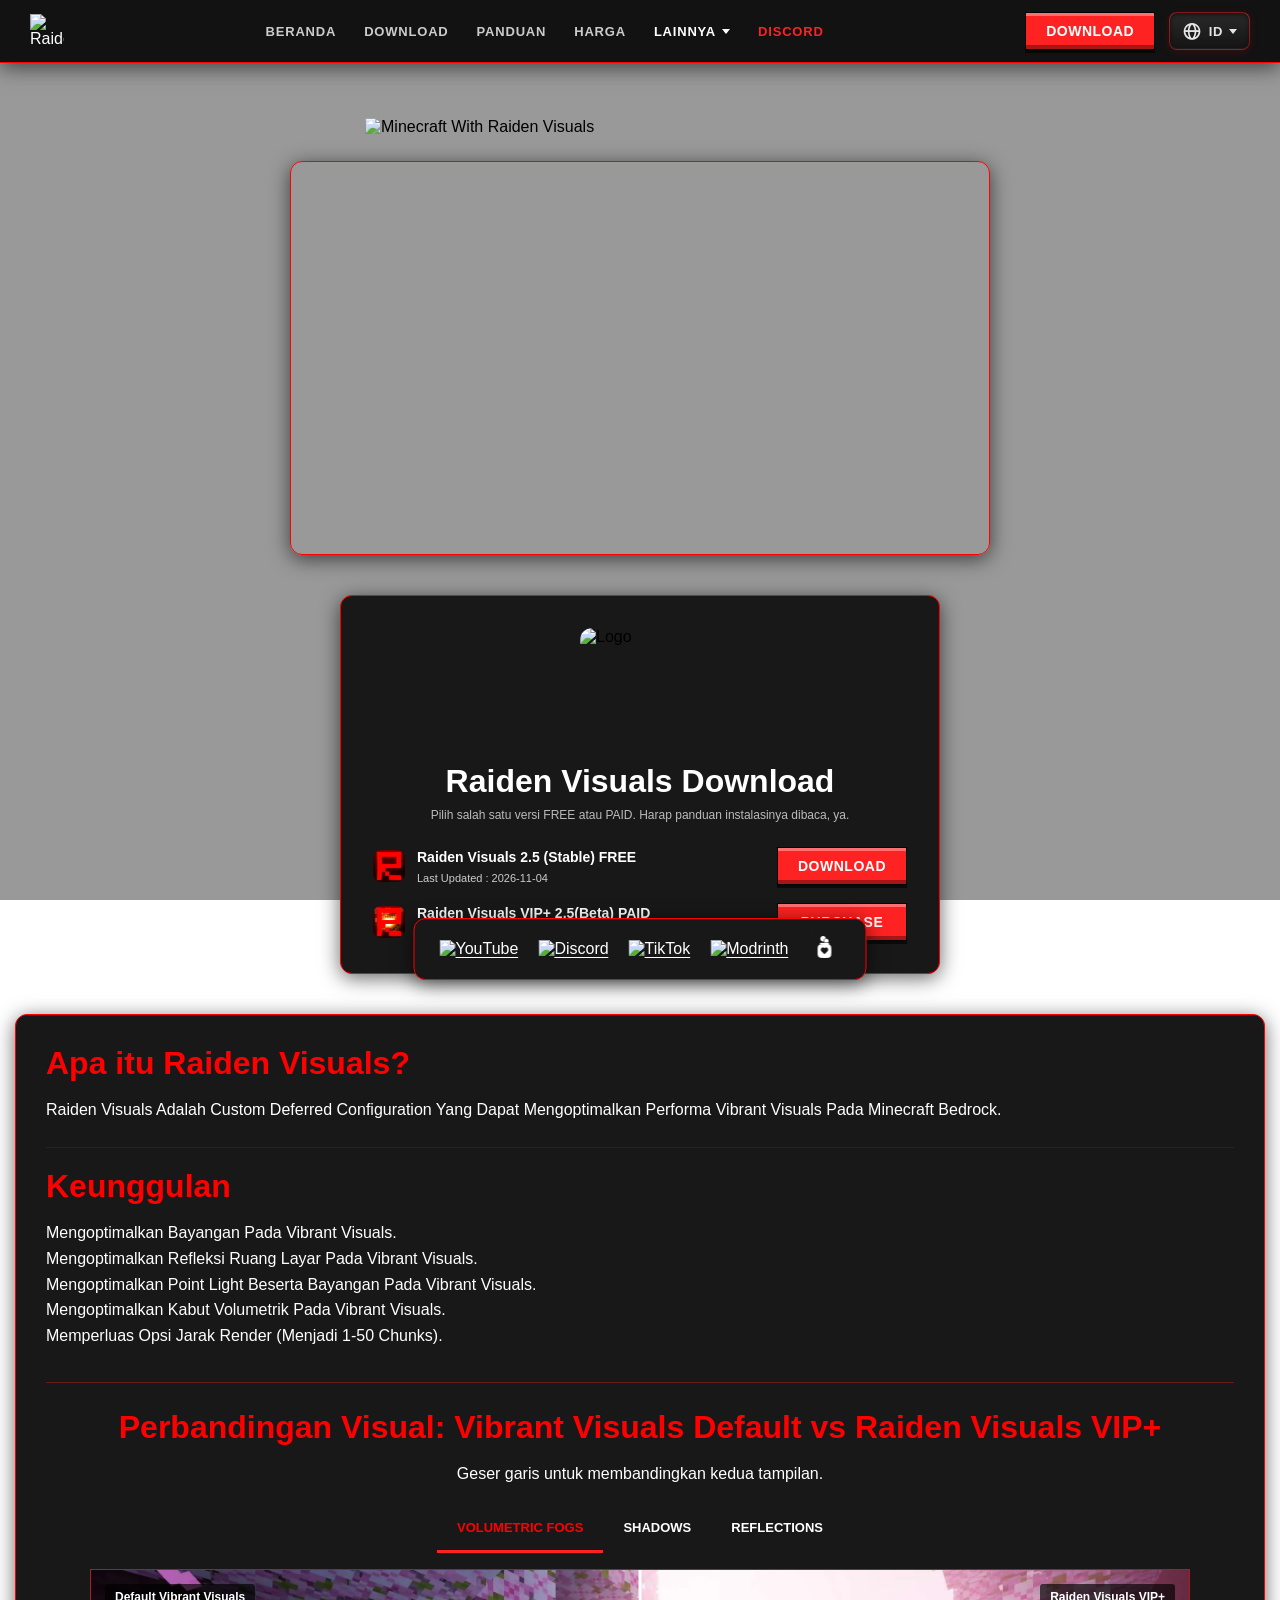
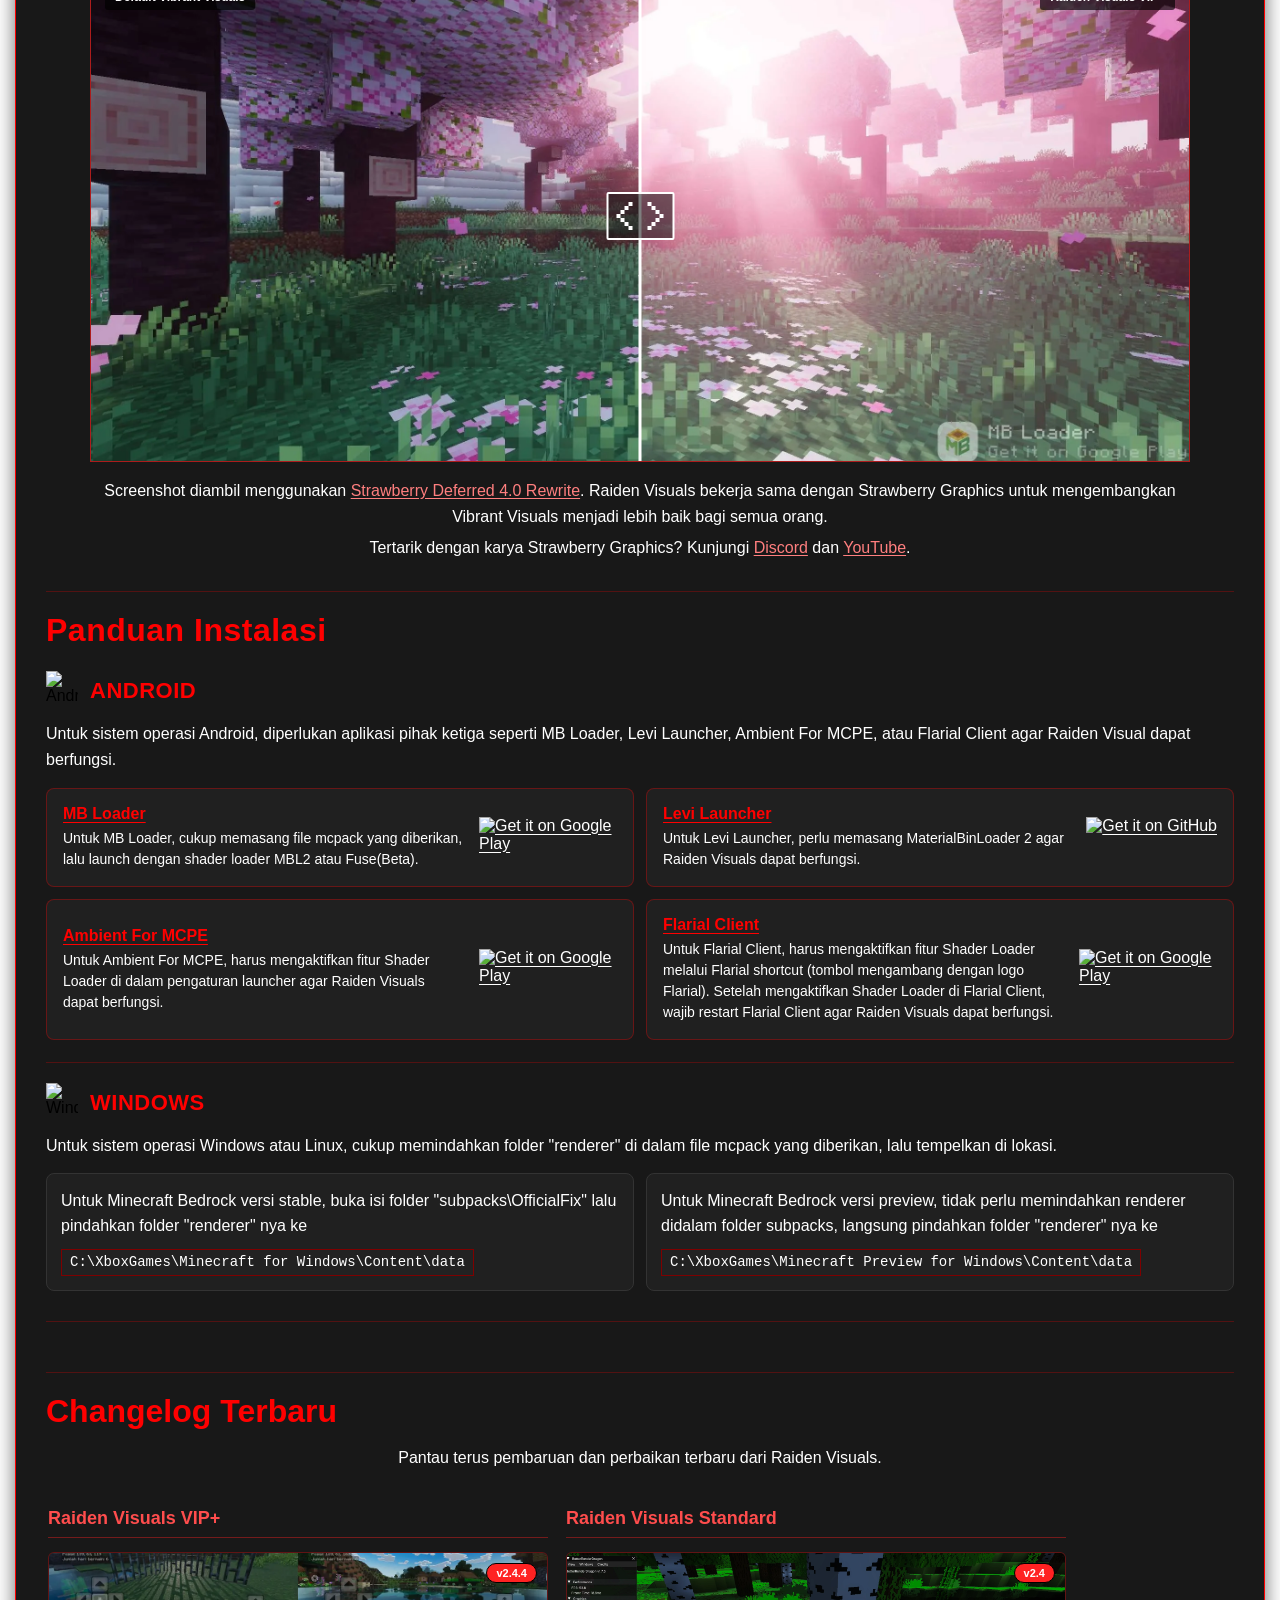
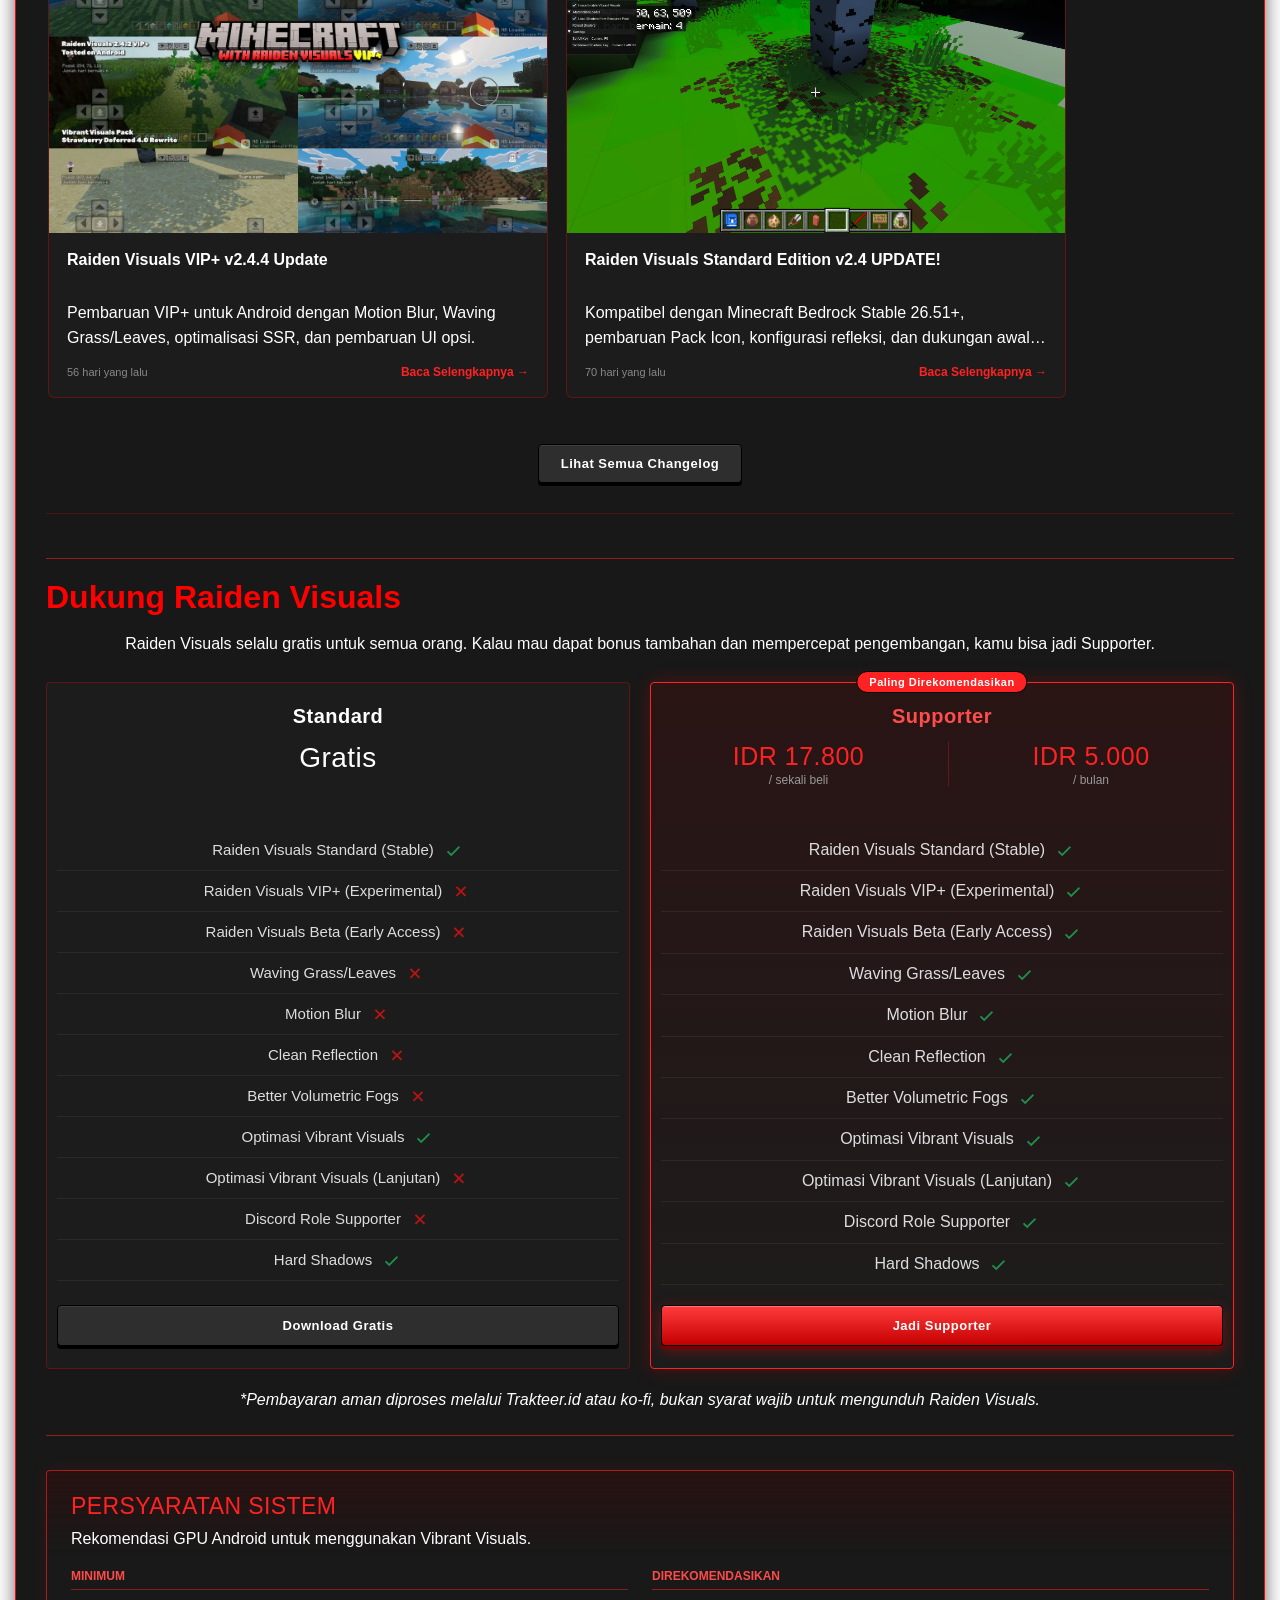
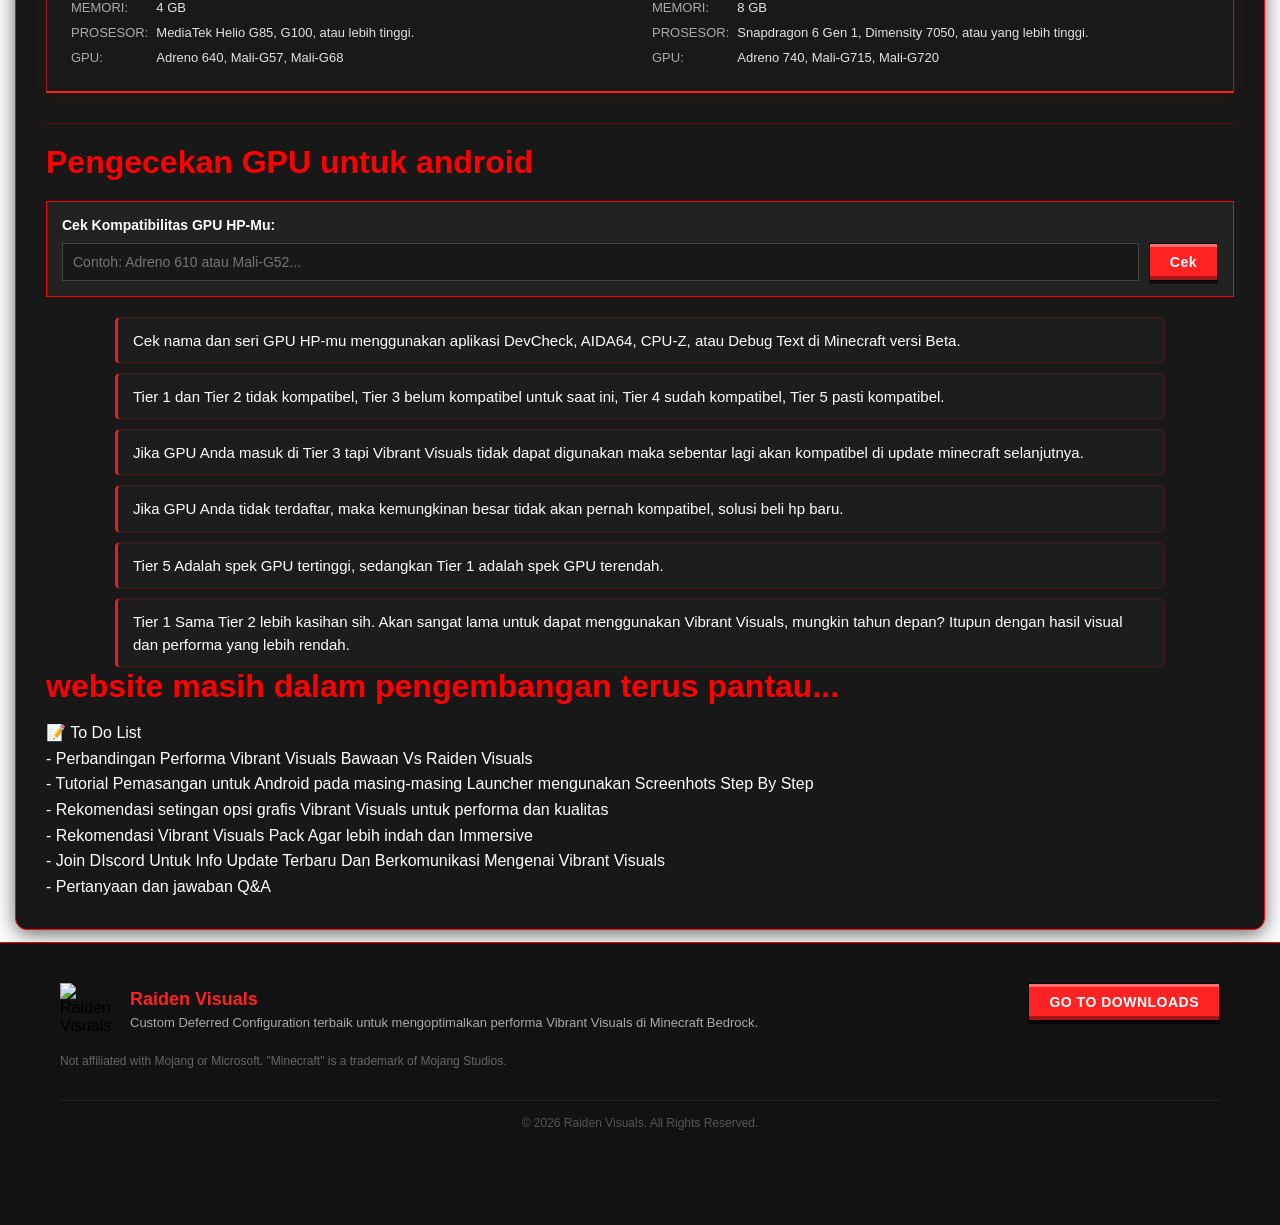
==== index.html @ 4c6414e0 "Update download listings to version 2.5 Refresh the stable and VIP+ listing names and update their l" ====
<!DOCTYPE html>
<html lang="id">
<head>
    <meta charset="UTF-8">
    <meta name="viewport" content="width=device-width, initial-scale=1.0">
    <meta name="google-site-verification" content="google2b6186536590153f" />
    <meta name="theme-color" content="#0b1020">
    <title>Raiden Visuals - Minecraft Bedrock Vibrant Visuals Optimizer</title>
    <link rel="canonical" href="https://vedaryden.github.io/RaidenVisuals/">
    <link rel="preconnect" href="https://unpkg.com" crossorigin>
    <link rel="stylesheet" href="https://unpkg.com/boxicons@2.1.4/css/boxicons.min.css">
    <link rel="stylesheet" href="style.css">
    <link rel="icon" type="image/webp" href="img/pack_icon.webp">
    <link rel="shortcut icon" type="image/webp" href="img/pack_icon.webp">
    <link rel="apple-touch-icon" href="img/apple-touch-icon.png">
    <meta name="description" content="Download Raiden Visuals gratis. Custom Deferred Configuration terbaik untuk mendongkrak FPS, mengoptimalkan performa, dan panduan lengkap Minecraft Bedrock Performance Mod.">
    <meta name="keywords" content="performance mod minecraft, minecraft optimization guide, raiden visuals download, cara meningkatkan fps minecraft, mcpe performance pack, vibrant visuals lag fix">
    <meta property="og:site_name" content="Raiden Visuals">
    <meta property="og:type" content="website">
    <meta property="og:locale" content="id_ID">
    <meta property="og:locale:alternate" content="en_US">
    <meta property="og:url" content="https://vedaryden.github.io/RaidenVisuals/">
    <meta property="og:title" content="Raiden Visuals - Vibrant Visuals Optimizer">
    <meta property="og:image" content="https://vedaryden.github.io/RaidenVisuals/img/og-image.jpg">
    <meta property="og:image:width" content="1200">
    <meta property="og:image:height" content="630">
    <meta property="og:image:alt" content="Preview Raiden Visuals untuk Minecraft Bedrock Vibrant Visuals">
    <meta property="og:description" content="Raiden Visuals adalah Custom Deferred Configuration yang dapat mengoptimalkan performa Vibrant Visuals pada Minecraft Bedrockmu dan kompatibel dengan sistem operasi Android, Windows dan iOS.">
    <meta name="twitter:card" content="summary_large_image">
    <meta name="twitter:title" content="Raiden Visuals - Vibrant Visuals Optimizer">
    <meta name="twitter:description" content="Custom Deferred Configuration untuk mengoptimalkan performa Vibrant Visuals di Minecraft Bedrock. Kompatibel Android, Windows, dan iOS.">
    <meta name="twitter:image" content="https://vedaryden.github.io/RaidenVisuals/img/og-image.jpg">
</head>
<body>
<header class="site-header">
    <div class="header-inner">
        <a href="#top" class="header-brand">
            <img src="img/R.png" alt="Raiden Visuals" class="header-logo">
        </a>
        <nav class="header-nav" id="headerNav">
            <a href="#top" class="header-link" data-i18n="nav.home">Beranda</a>
            <a href="#download-section" class="header-link" data-i18n="nav.download">Download</a>
            <a href="#panduan-instalasi" class="header-link" data-i18n="nav.guide">Panduan</a>
            <a href="#pricing" class="header-link" data-i18n="nav.pricing">Harga</a>
            <div class="header-dropdown" id="headerMoreDropdown">
                <button type="button" class="header-link header-more-btn" id="headerMoreBtn" aria-haspopup="true" aria-expanded="false" aria-controls="headerMoreMenu">
                    <span data-i18n="nav.more">Lainnya</span>
                    <span class="header-more-caret" aria-hidden="true"></span>
                </button>
                <div class="header-dropdown-menu" id="headerMoreMenu">
                    <a href="#cek-gpu" class="header-dropdown-item" data-i18n="nav.gpu">Cek GPU</a>
                    <a href="#changelog" class="header-dropdown-item" data-i18n="nav.changelog">Changelog</a>
                    <a href="#roadmap" class="header-dropdown-item" data-i18n="nav.roadmap">Roadmap</a>
                </div>
            </div>
            <a href="https://discord.gg/U2SUvJKQkk" target="_blank" class="header-link header-link-discord" rel="noopener noreferrer">Discord</a>
        </nav>
        <div class="header-actions">
            <a href="#download-section" class="scroll-to-download-btn launcher-btn header-cta" data-i18n="cta.download">DOWNLOAD</a>
            <div class="lang-dropdown" id="langDropdown">
                <button type="button" class="lang-dropdown-btn" id="langDropdownBtn" aria-haspopup="true" aria-expanded="false" aria-controls="langDropdownMenu" aria-label="Ganti bahasa / Change language">
                    <i class="bx bx-globe" aria-hidden="true"></i>
                    <span class="lang-current" id="langCurrentText">ID</span>
                    <span class="header-more-caret" aria-hidden="true"></span>
                </button>
                <div class="lang-dropdown-menu" id="langDropdownMenu" role="menu" aria-label="Pilih bahasa / Select language">
                    <button type="button" class="lang-option" role="menuitemradio" data-lang-option="id" aria-checked="true">
                        <span>Bahasa Indonesia</span>
                        <i class="bx bx-check lang-option-check" aria-hidden="true"></i>
                    </button>
                    <button type="button" class="lang-option" role="menuitemradio" data-lang-option="en" aria-checked="false">
                        <span>English</span>
                        <i class="bx bx-check lang-option-check" aria-hidden="true"></i>
                    </button>
                </div>
            </div>
            <button type="button" class="header-toggle" id="headerToggle" aria-label="Buka menu navigasi" aria-expanded="false" aria-controls="headerNav">
                <span></span><span></span><span></span>
            </button>
        </div>
    </div>
</header>
<div class="top-banner-wrapper" id="top">
    <img src="img/title.webp" alt="Minecraft With Raiden Visuals" class="minecraft-title-logo">
</div>
<div class="main-content-row">
    <div class="video-container">
        <iframe 
            src="https://youtube.com/embed/EFGAV0GaRUc"
            title="Raiden Visuals showcase video"
            allow="accelerometer; autoplay; clipboard-write; encrypted-media; gyroscope; picture-in-picture"
            allowfullscreen>
        </iframe>
    </div>
<div class="container" id="download-section">
        <div class="main-icon-wrapper">
            <img src="img/pack_icon.webp" alt="Logo" class="main-page-icon">
        </div>
        <h1 data-i18n="hero.title">Raiden Visuals Download</h1>
        <p class="subtitle" data-i18n="hero.subtitle">Pilih salah satu versi FREE atau PAID. Harap panduan instalasinya dibaca, ya.</p>
        <!-- KARTU DOWNLOAD HARUS MASUK DI SINI (SEBELUM CONTAINER DI-TUTUP) -->
        <div class="download-card">
            <div class="file-info">
                <img src="img/rv.webp" alt="Icon" class="file-icon-img">
                <div>
                    <div class="file-name">Raiden Visuals 2.5 (Stable) FREE</div>
                    <div class="file-size">Last Updated : 2026-11-04</div>
                </div>
            </div>
            <a href="https://link-target.net/459609/CVeT9e5pbOOe" target="_blank" class="download-btn" data-i18n="cta.download" rel="noopener noreferrer">DOWNLOAD</a>
        </div>
        <div class="download-card">
            <div class="file-info">
                <img src="img/rvvip+.webp" alt="Icon" class="file-icon-img">
                <div>
                    <div class="file-name">Raiden Visuals VIP+ 2.5(Beta) PAID</div>
                    <div class="file-size">Last Updated : 2026-11-04</div>
                </div>
            </div>
            <a href="https://trakteer.id/veda_raiden/shop/raiden-visuals-plus-bundle-oq8tT" target="_blank" class="download-btn purchase-btn" data-payment-selector="true" data-i18n="cta.purchase" rel="noopener noreferrer">PURCHASE</a>
        </div>
    </div> <!-- AKHIR DARI CONTAINER (Pastikan ini menutup setelah semua kartu download) -->
<div class="description-full-container">
    <h2 data-i18n="about.title">Apa itu Raiden Visuals?</h2>
    <p data-i18n="about.desc">Raiden Visuals Adalah Custom Deferred Configuration Yang Dapat Mengoptimalkan Performa Vibrant Visuals Pada Minecraft Bedrock.</p>
    <div class="os-guide-block"></div>
    <h2 data-i18n="features.title">Keunggulan</h2>
    <p data-i18n="features.item1">Mengoptimalkan Bayangan Pada Vibrant Visuals.</p>
    <p data-i18n="features.item2">Mengoptimalkan Refleksi Ruang Layar Pada Vibrant Visuals.</p>
    <p data-i18n="features.item3">Mengoptimalkan Point Light Beserta Bayangan Pada Vibrant Visuals.</p>
    <p data-i18n="features.item4">Mengoptimalkan Kabut Volumetrik Pada Vibrant Visuals.</p>
    <p data-i18n="features.item5">Memperluas Opsi Jarak Render (Menjadi 1-50 Chunks).</p>
<section class="comparison-section" id="visual-comparison">
    <h2 class="comparison-title" data-i18n="comparison.title">Perbandingan Visual: Vibrant Visuals Default vs Raiden Visuals VIP+</h2>
    <p class="comparison-caption" data-i18n="comparison.caption">Geser garis untuk membandingkan kedua tampilan.</p>
    <div class="comparison-tabs" role="tablist" aria-label="Comparison categories">
        <button type="button" class="comparison-tab is-active" role="tab" id="comparisonTabFogs" aria-selected="true" aria-controls="comparisonSlider" data-comparison-tab data-default-image="img/volumetricfogsdefaultvibrantvisuals.webp" data-raiden-image="img/volumetricfogsraidenvisuals.webp" data-i18n="comparison.fogs">Volumetric Fogs</button>
        <button type="button" class="comparison-tab" role="tab" id="comparisonTabShadows" aria-selected="false" aria-controls="comparisonSlider" data-comparison-tab data-default-image="img/shadowsdefaultvibrantvisuals.webp" data-raiden-image="img/shadowsraidenvisuals.webp" data-i18n="comparison.shadows">Shadows</button>
        <button type="button" class="comparison-tab" role="tab" id="comparisonTabReflections" aria-selected="false" aria-controls="comparisonSlider" data-comparison-tab data-default-image="img/reflectionsdefaultvibrantvisuals.webp" data-raiden-image="img/reflectionsraidenvisuals.webp" data-i18n="comparison.reflections">Reflections</button>
    </div>
    <div class="comparison-slider" id="comparisonSlider" data-comparison-slider style="--split: 50%" role="tabpanel" aria-labelledby="comparisonTabFogs" aria-label="Visual comparison slider">
        <img class="comparison-image comparison-image-default" src="img/volumetricfogsdefaultvibrantvisuals.webp" alt="Default Vibrant Visuals comparison screenshot">
        <img class="comparison-image comparison-image-raiden" src="img/volumetricfogsraidenvisuals.webp" alt="Raiden Visuals VIP+ comparison screenshot">
        <span class="comparison-label comparison-label-default" data-i18n="comparison.default">Default Vibrant Visuals</span>
        <span class="comparison-label comparison-label-raiden" data-i18n="comparison.raiden">Raiden Visuals VIP+</span>
        <div class="comparison-divider" aria-hidden="true"><span class="comparison-handle"><img src="img/left.png" alt=""><img src="img/right.png" alt=""></span></div>
        <input class="comparison-range" type="range" min="0" max="100" value="50" aria-label="Adjust image comparison">
    </div>
    <div class="comparison-credits">
        <p><span data-i18n="comparison.creditsPrefix">Screenshot diambil menggunakan </span><a href="https://youtu.be/LNBmIT3gXRc" target="_blank" rel="noopener noreferrer" data-i18n="comparison.strawberryDeferred">Strawberry Deferred 4.0 Rewrite</a><span data-i18n="comparison.creditsSuffix">. Raiden Visuals bekerja sama dengan Strawberry Graphics untuk mengembangkan Vibrant Visuals menjadi lebih baik bagi semua orang.</span></p>
        <p><span data-i18n="comparison.creditsFollow">Tertarik dengan karya Strawberry Graphics? Kunjungi</span> <a href="https://discord.com/invite/yHvF7TaW72" target="_blank" rel="noopener noreferrer" data-i18n="comparison.discord">Discord</a> <span data-i18n="comparison.and">dan</span> <a href="https://www.youtube.com/@strawberrygraphics55" target="_blank" rel="noopener noreferrer" data-i18n="comparison.youtube">YouTube</a>.</p>
    </div>
</section>
<div class="os-guide-block" id="panduan-instalasi">
    <h2 class="desc-title-bold" data-i18n="guide.title">Panduan Instalasi</h2>
    <div class="guide-platform">
    <div class="os-title-wrapper">
        <img src="img/android.png" alt="Android Logo" class="os-icon">
        <h2 class="desc-title-bold" data-i18n="guide.android">ANDROID</h2>
    </div>
    <p data-i18n="guide.androidIntro">Untuk sistem operasi Android, diperlukan aplikasi pihak ketiga seperti MB Loader, Levi Launcher, Ambient For MCPE, atau Flarial Client agar Raiden Visual dapat berfungsi.</p>
<ul class="app-launcher-list">
    <!-- 1. MB Loader (Tetap seperti biasa) -->
    <li>
        <div class="app-info-wrapper">
    <!-- Nama aplikasi sekarang menjadi link yang bisa diklik -->
    <a href="https://play.google.com/store/apps/details?id=io.github.bambosan.mbloader&pcampaignid=web_share" target="_blank" class="app-name-link" rel="noopener noreferrer">
            <span class="app-name">MB Loader</span>
        </a>
            <p class="app-subtext" data-i18n="guide.mbloader">Untuk MB Loader, cukup memasang file mcpack yang diberikan, lalu launch dengan shader loader MBL2 atau Fuse(Beta).</p>
        </div>
        <a href="https://play.google.com/store/apps/details?id=io.github.bambosan.mbloader&pcampaignid=web_share" target="_blank" class="launcher-btn" rel="noopener noreferrer">
            <img src="img/Google_Play_Store_badge_EN.svg" alt="Get it on Google Play" class="badge-img">
        </a>
    </li>
    <!-- 2. Levi Launcher (Diperbarui agar teks penjelasan menyatu) -->
    <li>
        <div class="app-info-wrapper">
            <!-- Nama aplikasi sekarang menjadi link yang bisa diklik -->
    <a href="https://github.com/LiteLDev/LeviLaunchroid/releases" target="_blank" class="app-name-link" rel="noopener noreferrer">
            <span class="app-name">Levi Launcher</span>
        </a>
            <p class="app-subtext" data-i18n="guide.levi">Untuk Levi Launcher, perlu memasang MaterialBinLoader 2 agar Raiden Visuals dapat berfungsi.</p>
        </div>
        <a href="https://github.com/LiteLDev/LeviLaunchroid/releases" target="_blank" class="launcher-btn" rel="noopener noreferrer">
            <img src="img/get-it-on-github.webp" alt="Get it on GitHub" class="badge-img github-badge">
        </a>
    </li>
    <!-- 3. Ambient For MCPE (Diperbarui agar teks penjelasan menyatu) -->
    <li>
        <div class="app-info-wrapper">
            <!-- Nama aplikasi sekarang menjadi link yang bisa diklik -->
    <a href="https://play.google.com/store/apps/details?id=io.kitsuri.mayape" target="_blank" class="app-name-link" rel="noopener noreferrer">
            <span class="app-name">Ambient For MCPE</span>
        </a>
            <p class="app-subtext" data-i18n="guide.ambient">Untuk Ambient For MCPE, harus mengaktifkan fitur Shader Loader di dalam pengaturan launcher agar Raiden Visuals dapat berfungsi.</p>
        </div>
        <a href="https://play.google.com/store/apps/details?id=io.kitsuri.mayape" target="_blank" class="launcher-btn" rel="noopener noreferrer">
            <img src="img/Google_Play_Store_badge_EN.svg" alt="Get it on Google Play" class="badge-img">
        </a>
    </li>
    <!-- 4. Flarial Client (Tetap seperti biasa) -->
    <li>
        <div class="app-info-wrapper">
            <!-- Nama aplikasi sekarang menjadi link yang bisa diklik -->
    <a href="https://play.google.com/store/apps/details?id=com.flarialmc.flarial_launcher" target="_blank" class="app-name-link" rel="noopener noreferrer">
            <span class="app-name">Flarial Client</span>
        </a>
            <p class="app-subtext" data-i18n="guide.flarial">Untuk Flarial Client, harus mengaktifkan fitur Shader Loader melalui Flarial shortcut (tombol mengambang dengan logo Flarial). Setelah mengaktifkan Shader Loader di Flarial Client, wajib restart Flarial Client agar Raiden Visuals dapat berfungsi.</p>
        </div>
        <a href="https://play.google.com/store/apps/details?id=com.flarialmc.flarial_launcher" target="_blank" class="launcher-btn" rel="noopener noreferrer">
            <img src="img/Google_Play_Store_badge_EN.svg" alt="Get it on Google Play" class="badge-img">
        </a>
    </li>
</ul>
    </div>
    <div class="os-guide-block guide-platform guide-windows">
    <div class="os-title-wrapper">
        <img src="img/windows.png" alt="Windows Logo" class="os-icon">
        <h2 class="desc-title-bold" data-i18n="guide.windows">WINDOWS</h2>
    </div>
    <p data-i18n="guide.windowsIntro">Untuk sistem operasi Windows atau Linux, cukup memindahkan folder "renderer" di dalam file mcpack yang diberikan, lalu tempelkan di lokasi.</p>
    <div class="guide-path-list">
        <p data-i18n-html="guide.stablePath">Untuk Minecraft Bedrock versi stable, buka isi folder "subpacks\OfficialFix" lalu pindahkan folder "renderer" nya ke <code class="copyable-path" onclick="copyPath(this)">C:\XboxGames\Minecraft for Windows\Content\data</code></p>
        <p data-i18n-html="guide.previewPath">Untuk Minecraft Bedrock versi preview, tidak perlu memindahkan renderer didalam folder subpacks, langsung pindahkan folder "renderer" nya ke <code class="copyable-path" onclick="copyPath(this)">C:\XboxGames\Minecraft Preview for Windows\Content\data</code></p>
    </div>
</div>
</div>
<div class="os-guide-block"></div>
<div class="os-guide-block"></div>

<h2 id="changelog" data-i18n="changelog.sectionTitle">Changelog Terbaru</h2>
<p class="subtitle" data-i18n="changelog.sectionSubtitle">Pantau terus pembaruan dan perbaikan terbaru dari Raiden Visuals.</p>
<div class="changelog-card-grid" id="changelogCardContainer" role="region" aria-label="Changelog terbaru / Latest changelog updates" tabindex="0"></div>
<div class="changelog-viewall-wrap">
    <a href="changelog.html" class="changelog-viewall-btn" data-i18n="changelog.viewAll">Lihat Semua Changelog</a>
</div>

<div class="os-guide-block"></div>

<div class="pricing-section">
<h2 id="pricing" data-i18n="pricing.title">Dukung Raiden Visuals</h2>
<p class="subtitle" data-i18n="pricing.subtitle">Raiden Visuals selalu gratis untuk semua orang. Kalau mau dapat bonus tambahan dan mempercepat pengembangan, kamu bisa jadi Supporter.</p>

<div class="pricing-grid">
    <div class="pricing-card">
        <h3 class="pricing-card-title" data-i18n="pricing.standardTitle">Standard</h3>
        <div class="pricing-price-box">
            <span class="pricing-amount" data-i18n="pricing.standardPrice">Gratis</span>
        </div>
        <ul class="pricing-features">
            <li><span data-i18n="pricing.standardFeat1">Raiden Visuals Standard (Stable)</span><i class="bx bx-check pricing-icon pricing-icon-yes" aria-hidden="true"></i></li>
            <li><span data-i18n="pricing.supporterFeat2">Raiden Visuals VIP+ (Experimental)</span><i class="bx bx-x pricing-icon pricing-icon-no" aria-hidden="true"></i></li>
            <li><span data-i18n="pricing.supporterFeat3">Raiden Visuals Beta (Early Access)</span><i class="bx bx-x pricing-icon pricing-icon-no" aria-hidden="true"></i></li>

            <li><span data-i18n="pricing.supporterFeat4">Waving Grass/Leaves</span><i class="bx bx-x pricing-icon pricing-icon-no" aria-hidden="true"></i></li>
            <li><span data-i18n="pricing.supporterFeat5">Motion Blur</span><i class="bx bx-x pricing-icon pricing-icon-no" aria-hidden="true"></i></li>
            <li><span data-i18n="pricing.supporterFeat6">Clean Reflection</span><i class="bx bx-x pricing-icon pricing-icon-no" aria-hidden="true"></i></li>
            <li><span data-i18n="pricing.supporterFeat7">Better Volumetric Fogs</span><i class="bx bx-x pricing-icon pricing-icon-no" aria-hidden="true"></i></li>
            <li><span data-i18n="pricing.supporterFeat8">Optimasi Vibrant Visuals</span><i class="bx bx-check pricing-icon pricing-icon-yes" aria-hidden="true"></i></li>
            <li><span data-i18n="pricing.supporterFeat9">Optimasi Vibrant Visuals (Lanjutan)</span><i class="bx bx-x pricing-icon pricing-icon-no" aria-hidden="true"></i></li>
            <li><span data-i18n="pricing.supporterFeat10">Discord Role Supporter</span><i class="bx bx-x pricing-icon pricing-icon-no" aria-hidden="true"></i></li>
            <li><span data-i18n="pricing.supporterFeat11">Hard Shadows</span><i class="bx bx-check pricing-icon pricing-icon-yes" aria-hidden="true"></i></li>
        </ul>
        <a href="#download-section" class="pricing-cta-btn pricing-cta-free" data-i18n="pricing.standardCta">Download Gratis</a>
    </div>

    <div class="pricing-card pricing-card-featured">
        <span class="pricing-badge" data-i18n="pricing.supporterBadge">Paling Direkomendasikan</span>
        <h3 class="pricing-card-title" data-i18n="pricing.supporterTitle">Supporter</h3>
        <div class="pricing-price-box pricing-price-options">
            <div class="pricing-price-option">
                <span class="pricing-amount" data-i18n="pricing.supporterPrice">IDR 17.800</span>
                <span class="pricing-period" data-i18n="pricing.supporterPeriod">/ sekali beli</span>
            </div>
            <div class="pricing-price-option">
                <span class="pricing-amount" data-i18n="pricing.monthlyPrice">IDR 5.000</span>
                <span class="pricing-period" data-i18n="pricing.monthlyPeriod">/ bulan</span>
            </div>
        </div>
        <ul class="pricing-features">
            <li><span data-i18n="pricing.supporterFeatpaid1">Raiden Visuals Standard (Stable)</span><i class="bx bx-check pricing-icon pricing-icon-yes" aria-hidden="true"></i></li>
            <li><span data-i18n="pricing.supporterFeatpaid2">Raiden Visuals VIP+ (Experimental)</span><i class="bx bx-check pricing-icon pricing-icon-yes" aria-hidden="true"></i></li>
            <li><span data-i18n="pricing.supporterFeatpaid3">Raiden Visuals Beta (Early Access)</span><i class="bx bx-check pricing-icon pricing-icon-yes" aria-hidden="true"></i></li>
            <li><span data-i18n="pricing.supporterFeatpaid4">Waving Grass/Leaves</span><i class="bx bx-check pricing-icon pricing-icon-yes" aria-hidden="true"></i></li>
            <li><span data-i18n="pricing.supporterFeatpaid5">Motion Blur</span><i class="bx bx-check pricing-icon pricing-icon-yes" aria-hidden="true"></i></li>
            <li><span data-i18n="pricing.supporterFeatpaid6">Clean Reflection</span><i class="bx bx-check pricing-icon pricing-icon-yes" aria-hidden="true"></i></li>
            <li><span data-i18n="pricing.supporterFeatpaid7">Better Volumetric Fogs</span><i class="bx bx-check pricing-icon pricing-icon-yes" aria-hidden="true"></i></li>
            <li><span data-i18n="pricing.supporterFeatpaid8">Optimasi Vibrant Visuals</span><i class="bx bx-check pricing-icon pricing-icon-yes" aria-hidden="true"></i></li>
            <li><span data-i18n="pricing.supporterFeatpaid9">Optimasi Vibrant Visuals (Lanjutan)</span><i class="bx bx-check pricing-icon pricing-icon-yes" aria-hidden="true"></i></li>
            <li><span data-i18n="pricing.supporterFeatpaid10">Discord Role Supporter</span><i class="bx bx-check pricing-icon pricing-icon-yes" aria-hidden="true"></i></li>
            <li><span data-i18n="pricing.supporterFeatpaid11">Hard Shadows</span><i class="bx bx-check pricing-icon pricing-icon-yes" aria-hidden="true"></i></li>
        </ul>
        <a href="https://trakteer.id/veda_raiden/shop/raiden-visuals-plus-bundle-oq8tT" target="_blank" class="pricing-cta-btn pricing-cta-supporter" data-payment-selector="true" data-i18n="pricing.supporterCta" rel="noopener noreferrer">Jadi Supporter</a>
    </div>
</div>
<p class="pricing-note" data-i18n="pricing.note">*Pembayaran aman diproses melalui Trakteer.id, bukan syarat wajib untuk mengunduh Raiden Visuals.</p>
</div>

<section class="gpu-requirements" aria-labelledby="gpu-requirements-title">
    <h2 id="gpu-requirements-title" data-i18n="gpu.requirementsTitle">Persyaratan Sistem</h2>
    <p class="gpu-requirements-intro" data-i18n="gpu.requirementsIntro">Rekomendasi GPU Android untuk menggunakan Vibrant Visuals.</p>
    <div class="gpu-requirements-grid">
        <div class="gpu-requirements-column">
            <h3 data-i18n="gpu.minimum">Minimum</h3>
            <dl>
                <dt data-i18n="gpu.memory">RAM:</dt>
                <dd data-i18n="gpu.minimumMemory">4 GB</dd>
                <dt data-i18n="gpu.processor">CPU:</dt>
                <dd data-i18n="gpu.minimumProcessor">MediaTek Helio G85, G100, atau lebih tinggi.</dd>
                <dt data-i18n="gpu.gpu">GPU:</dt>
                <dd data-i18n="gpu.minimumGpu">Adreno 640, Mali-G57, Mali-G68</dd>
            </dl>
        </div>
        <div class="gpu-requirements-column gpu-requirements-recommended">
            <h3 data-i18n="gpu.recommended">Direkomendasikan</h3>
            <dl>
                <dt data-i18n="gpu.memory">RAM:</dt>
                <dd data-i18n="gpu.recommendedMemory">8 GB</dd>
                <dt data-i18n="gpu.processor">CPU:</dt>
                <dd data-i18n="gpu.recommendedProcessor">Snapdragon 6 Gen 1, Dimensity 7050, atau yang lebih tinggi.</dd>
                <dt data-i18n="gpu.gpu">GPU:</dt>
                <dd data-i18n="gpu.recommendedGpu">Adreno 740, Mali-G715, Mali-G720</dd>
            </dl>
        </div>
    </div>
</section>

<div class="os-guide-block"></div>
<h2 id="cek-gpu" data-i18n="gpu.title">Pengecekan GPU untuk android</h2>
<div class="gpu-checker-box">
    <h4 class="gpu-box-title" data-i18n="gpu.boxTitle">Cek Kompatibilitas GPU HP-Mu:</h4>
    <div class="gpu-input-row">
        <input type="text" id="gpuInput" placeholder="Contoh: Adreno 610 atau Mali-G52..." data-i18n-placeholder="gpu.placeholder">
        <button id="gpuCheckBtn" data-i18n="gpu.checkBtn">Cek</button>
    </div>
    <div id="gpuResult" class="gpu-result-msg"></div>
</div>
<div class="gpu-guide-notes" aria-label="GPU compatibility information">
    <p data-i18n="gpu.howToCheck">Cek nama dan seri GPU HP-mu menggunakan aplikasi DevCheck, AIDA64, CPU-Z, atau Debug Text di Minecraft versi Beta.</p>
    <p data-i18n="gpu.tierInfo1">Tier 1 dan Tier 2 tidak kompatibel, Tier 3 belum kompatibel untuk saat ini, Tier 4 sudah kompatibel, Tier 5 pasti kompatibel.</p>
    <p data-i18n="gpu.tierInfo2">Jika GPU Anda masuk di Tier 3 tapi Vibrant Visuals tidak dapat digunakan maka sebentar lagi akan kompatibel di update minecraft selanjutnya.</p>
    <p data-i18n="gpu.tierInfo3">Jika GPU Anda tidak terdaftar, maka kemungkinan besar tidak akan pernah kompatibel, solusi beli hp baru.</p>
    <p data-i18n="gpu.tierInfo4">Tier 5 Adalah spek GPU tertinggi, sedangkan Tier 1 adalah spek GPU terendah.</p>
    <p data-i18n="gpu.tierInfo5">Tier 1 Sama Tier 2 lebih kasihan sih. Akan sangat lama untuk dapat menggunakan Vibrant Visuals, mungkin tahun depan? Itupun dengan hasil visual dan performa yang lebih rendah.</p>
</div>

</section>
<h2 id="roadmap" data-i18n="roadmap.title">website masih dalam pengembangan terus pantau...</h2>
<p data-i18n="roadmap.listTitle">📝 To Do List</p>
<p data-i18n="roadmap.item1">- Perbandingan Performa Vibrant Visuals Bawaan Vs Raiden Visuals</p>
<p data-i18n="roadmap.item3">- Tutorial Pemasangan untuk Android pada masing-masing Launcher mengunakan Screenhots Step By Step</p>
<p data-i18n="roadmap.item5">- Rekomendasi setingan opsi grafis Vibrant Visuals untuk performa dan kualitas</p>
<p data-i18n="roadmap.item6">- Rekomendasi Vibrant Visuals Pack Agar lebih indah dan Immersive</p>
<p data-i18n="roadmap.item7">- Join DIscord Untuk Info Update Terbaru Dan Berkomunikasi Mengenai Vibrant Visuals</p>
<p data-i18n="roadmap.item9">- Pertanyaan dan jawaban Q&A</p>
</section>
</div> <!-- AKHIR DARI MAIN CONTENT ROW -->
<div class="social-media-container">
    <a href="https://www.youtube.com/@vedaraiden" target="_blank" class="social-link" rel="noopener noreferrer">
        <img src="img/yt.png" alt="YouTube">
    </a>
    <a href="https://discord.gg/U2SUvJKQkk" target="_blank" class="social-link" rel="noopener noreferrer">
        <img src="img/dc.png" alt="Discord">
    </a>
    <a href="https://www.tiktok.com/@veda_raiden" target="_blank" class="social-link" rel="noopener noreferrer">
        <img src="img/tt.png" alt="TikTok">
    </a>
    <a href="https://modbay.org/user/vedaraidenz/" target="_blank" class="social-link" rel="noopener noreferrer">
        <img src="img/mb.png" alt="Modrinth">
    </a>
    <a href="https://trakteer.id/veda_raiden" target="_blank" class="social-link" rel="noopener noreferrer">
        <img src="img/ti.png" alt="Trakteer">
    </a>
</div>
<audio id="soundClick" src="audio/Click_stereo.ogg.mp3" preload="none"></audio>
<audio id="soundSalah" src="audio/error.ogg" preload="none"></audio>
<audio id="soundGagal" src="audio/gagal.ogg" preload="none"></audio>
<audio id="soundSukses" src="audio/Challenge_complete.ogg" preload="none"></audio>
<audio id="soundWarn" src="audio/Villager_idle1.ogg" preload="none"></audio>
<audio id="soundRelease" src="audio/Release.ogg.mp3" preload="none"></audio>
    <!-- Batas akhir dari semua kotak to-do list atau konten atas Anda -->
    </div> 
<!-- KOTAK FOOTER WAJIB BERDIRI SENDIRI BEBAS DI LUAR SEMUA DIV ATAS -->
<footer class="site-footer">
    <div class="footer-container">
        <!-- SISI KIRI: Branding & Informasi Logo -->
        <div class="footer-left">
            <div class="footer-brand">
                <img src="img/R.png" alt="Raiden Visuals Logo" class="footer-logo">
                <div class="footer-brand-text">
                    <h3>Raiden Visuals</h3>
                    <p class="footer-desc" data-i18n="footer.desc">Custom Deferred Configuration terbaik untuk mengoptimalkan performa Vibrant Visuals di Minecraft Bedrock.</p>
                </div>
            </div>
            <div class="footer-disclaimer">
                <p>Not affiliated with Mojang or Microsoft. "Minecraft" is a trademark of Mojang Studios.</p>
            </div>
        </div>
        <!-- SISI KANAN: Tombol Pintasan Kembali ke Atas / Tempat Download -->
        <div class="footer-right">
            <a href="#download-section" class="scroll-to-download-btn launcher-btn" data-i18n="footer.cta">GO TO DOWNLOADS</a>
        </div>
    </div>
    <div class="footer-bottom-copyright">
        <p>&copy; 2026 Raiden Visuals. All Rights Reserved.</p>
    </div>
</footer>
<div class="download-overlay payment-overlay" id="paymentOverlay" aria-hidden="true">
    <div class="download-modal payment-modal" role="dialog" aria-modal="true" aria-labelledby="paymentModalTitle">
        <button type="button" class="download-modal-close" id="paymentModalClose" aria-label="Tutup">&times;</button>
        <img src="img/crab.gif" alt="" class="download-modal-icon">
        <h3 class="download-modal-title" id="paymentModalTitle" data-i18n="payment.title" data-i18n-fallback="Terima kasih banyak!">Terima kasih banyak!</h3>
        <p class="download-modal-text" data-i18n-html="payment.description" data-i18n-html-fallback="Terima kasih banyak sudah mendukung pengembangan Raiden Visuals dengan membeli &lt;strong&gt;Raiden Visuals VIP+&lt;/strong&gt;! Kamu akan diarahkan ke halaman Trakteer untuk menyelesaikan pembelian. Sampai jumpa di dalam game!">Terima kasih banyak sudah mendukung pengembangan Raiden Visuals dengan membeli <strong>Raiden Visuals VIP+</strong>! Kamu akan diarahkan ke halaman Trakteer untuk menyelesaikan pembelian. Sampai jumpa di dalam game!</p>
        <div class="payment-modal-options">
            <div class="payment-option-card" data-payment-platform="trakteer">
                <img class="payment-brand payment-brand-trakteer" src="img/trakteerid.webp" alt="">
                <span class="payment-platform-name">Trakteer id</span>
                <a class="payment-continue-btn" href="https://trakteer.id/veda_raiden/shop/raiden-visuals-plus-bundle-oq8tT" target="_blank" rel="noopener noreferrer" data-i18n="payment.continue" data-i18n-fallback="Lanjutkan">Lanjutkan</a>
            </div>
            <div class="payment-option-card" data-payment-platform="kofi">
                <img class="payment-brand payment-brand-kofi" src="img/logomarkLogo.webp" alt="">
                <span class="payment-platform-name">Ko-fi</span>
                <a class="payment-continue-btn" href="https://ko-fi.com/s/c3af744444" target="_blank" rel="noopener noreferrer" data-i18n="payment.continue" data-i18n-fallback="Lanjutkan">Lanjutkan</a>
            </div>
        </div>
    </div>
</div>
<script src="script.js"></script>
<script src="changelog.js"></script>
</body>
</html>
---- style.css ----
* {
    margin: 0;
    padding: 0;
    box-sizing: border-box;
    font-family: 'Segoe UI', Tahoma, Geneva, Verdana, sans-serif;
    src: url('NotoSans.ttf') format('truetype');
}
/* 1. Daftarkan Font Tebal (OTF) */
@font-face {
    font-family: 'MinecraftTen';
    src: url('MinecraftTen.otf') format('opentype');
    font-weight: 700;
    font-style: normal;
}
/* 2. Daftarkan Font Tipis (TTF) */
@font-face {
    font-family: 'MinecraftSeven';
    src: url('MinecraftSevenv4.ttf') format('truetype');
    font-weight: 300;
    font-style: normal;
}
/* 3. Daftarkan Font Body Text yang Baru (Noto Sans) */
@font-face {
    font-family: 'NotoSans';
    src: url('NotoSans-Regular.ttf') format('woff2');
  font-weight: normal;
  font-style: normal;
  font-display: swap;
}
.noto-sans {
  font-family: 'Noto Sans', -apple-system, BlinkMacSystemFont, sans-serif;
}
@font-face {
  font-family: 'Gellix';
  src: url('Gellix-TRIAL-Regular.otf') format('woff2');
  font-weight: normal;
  font-style: normal;
  font-display: swap;
}
.gellix {
  font-family: 'Gellix', -apple-system, BlinkMacSystemFont, sans-serif;
}
a {
  font-family: inherit; 
  color: white;
  text-decoration: underline;
  text-decoration-color: white;
  text-underline-offset: 3px;
}
/* Tambahkan kode ini di bagian paling atas file style.css Anda */
html {
    scroll-behavior: smooth; /* KODE UTAMA: Membuat semua efek lompatan link menjadi animasi gulir halus */
}
    /* KODE BARU: Merapikan baris launcher Android saat dibuka di layar HP */
    .app-launcher-list li {
        flex-direction: column !important; /* Memaksa nama teks dan tombol menumpuk ke bawah */
        align-items: flex-start !important; /* Membuat semua konten rata kiri */
        gap: 10px !important;              /* Jarak vertikal antar elemen */
        margin-bottom: 25px !important;    /* Jarak renggang antar aplikasi */
        width: 100% !important;
    }

    .app-info-wrapper {
        min-width: auto !important;        /* Membebaskan batasan lebar kaku di HP */
        width: 100% !important;
    }

    .app-subtext {
        max-width: 100% !important;        /* Teks penjelasan bisa melebar penuh dengan aman */
        margin-top: 5px !important;        /* Jarak tipis di bawah nama aplikasi */
        font-size: 13px !important;
    }

    /* Menjaga ukuran tombol badge agar tetap konsisten dan tidak gepeng di HP */
    .launcher-btn img {
        height: 38px !important;           /* Mengunci tinggi tombol agar pas di layar HP */
        width: auto !important;
    }

/* Setel ulang min-width app-name lama agar flexbox bekerja dengan fleksibel */
.app-launcher-list .app-name {
    min-width: auto !important;
}

/* Mengatur ukuran proporsional tombol Google Play dan GitHub badge */
.app-launcher-list .badge-img {
    margin-top: 5px !important;   
    margin-bottom: -15px !important;
    width: auto;
    object-fit: contain;
    display: block;
    transition: transform 0.2s ease;
}
/* Mengatur dekorasi tautan nama aplikasi agar terlihat rapi */
.app-name-link {
    font-weight: bold; /* Memberi efek tebal saat diarahkan kursor */
    font-family: 'Gellix', sans-serif !important; /* Memberi efek font MinecraftTen saat diarahkan kursor */
    text-decoration: underline; /* Memberi efek garis bawah saat diarahkan kursor */
    color: #ff0000; /* Memberi efek warna merah saat diarahkan kursor */
}
.app-name-link:hover {
        font-family: 'Gellix', sans-serif !important; /* Memberi efek font MinecraftTen saat diarahkan kursor */

    color: #ffffff; /* Memberi efek warna merah saat diarahkan kursor */

}
/* Khusus memaksa ukuran lencana GitHub agar membesar seimbang di layar HP */
.app-launcher-list .github-badge {
    margin-top: 5px !important; /* Naikkan ukurannya agar gambar intinya seimbang dengan Google Play */
    width: auto !important;
}

/* Animasi membesar halus saat tombol disorot kursor */
.app-launcher-list .badge-img:hover {
    transform: scale(1.05);
}
/* Mengatur ukuran logo Android dan Windows */
.os-icon {
    width: 35px;            /* Lebar ikon */
    height: 35px;           /* Tinggi ikon */
    object-fit: contain;
    margin-bottom: 8px;     /* Jarak antara logo dengan teks di bawahnya */
}
/* 2. Kurangi juga jarak atas pada pembungkus judul OS */
.os-title-wrapper {
    display: flex;
    flex-direction: row;
    align-items: center;
    gap: 12px;
    margin-top: 10px !important;    /* DIUBAH: Dikurangi dari 25px menjadi 10px agar lebih menempel ke atas */
    margin-bottom: 12px !important;
}
/* Memberi jarak dan pemisah visual antar blok panduan (Android/Windows) */
.os-guide-block {
    margin-top: 30px;
    padding-top: 20px;
    border-top: 1px solid rgba(255, 0, 0, 0.25);
}

.os-guide-block:first-of-type {
    margin-top: 25px;
}


/* Memastikan ukuran logo OS tetap konsisten dan rapi */
.os-title-wrapper .os-icon {
    width: 32px !important;
    height: 32px !important;
    object-fit: contain;
}

/* Merapikan teks judul OS agar jaraknya pas */
.os-title-wrapper h2 {
    margin: 0 !important;    /* Menghilangkan margin bawaan agar tidak merusak posisi */
    font-family: 'MinecraftSeven', sans-serif !important; /* Ganti dari MinecraftTen ke MinecraftSeven */
    font-size: 22px !important; /* Disesuaikan karena MinecraftSeven proporsinya beda dari MinecraftTen */
}

/* Terapkan font TEBAL ke Judul dan Sub-judul */
h1, h2, .desc-title-bold {
    font-size: 32px !important;    /* Diperbesar dari 24px */
    font-family: 'MinecraftTen', sans-serif !important;
}
/* Terapkan font TIPIS ke isi teks, deskripsi, dan list */
body, p, .desc-text-light, .desc-list li, .file-name, .file-size {
    
    font-family: 'NotoSans', sans-serif !important;
}
/* Mengatur sub-judul di kotak deskripsi bawah */
/* Cari kode .desc-title-bold di bagian bawah file style.css Anda */
.desc-title-bold {
    font-family: 'MinecraftTen', sans-serif !important;
    font-weight: 700 !important;
    color: #ff0000;
    font-size: 32px !important;
    /* UBAH BAGIAN INI: Tambahkan jarak atas agar tidak menempel */
    margin-bottom: 15px !important; /* Jarak bawah ke arah teks Android */
    letter-spacing: 0.5px;
}
/* 2. Mengatur ISI TEKS (Font Tipis) agar LEBIH BESAR dan mudah dibaca */
.desc-text-light, .desc-list li {
    font-family: 'NotoSans', sans-serif !important;
    color: #ffffff; /* Mengubah teks judul menjadi putih bersih */
}
/* Mengatur kotak pembungkus video YouTube */
.video-container {
    width: 100%;
    max-width: 700px;
    height: auto;             /* Mengubah tinggi kaku menjadi otomatis */
    aspect-ratio: 16 / 9;     /* Mengunci aspek rasio asli YouTube */
    border-radius: 12px;
    overflow: hidden;
    box-shadow: 0 4px 20px rgba(0, 0, 0, 0.6);
    border: 1px solid #ff0000;
}
/* Mengatur Kotak Deskripsi Panjang yang Baru */
/* Cari kode ini di bagian bawah file style.css Anda */
.description-full-container {
    background-color: #181818;
    padding: 30px;
    border-radius: 12px;
    box-shadow: 0 4px 20px rgba(0, 0, 0, 0.6);
    border: 1px solid #ff0000;
    max-width: 1340px; 
    width: 100%;
    margin-bottom: 0 !important; /* Menghilangkan margin bawah lama agar lurus dengan teks */
}

.description-full-container h2 {
    color: #ff0000;    /* Warna judul deskripsi merah khas Raiden */
    font-size: 20px;
    margin-bottom: 15px;
}
.description-full-container p {
    color: #ffffff;    /* Warna teks isi deskripsi putih bersih */
    
    font-size: 16px;
    line-height: 1.6;  /* Mengatur jarak antar baris agar nyaman dibaca */
}
/* Memastikan frame video di dalamnya mengisi penuh ruang pembungkus */
.video-container iframe {
    width: 100%;
    height: 100%;
    border: none;
    object-fit: cover; /* KODE UTAMA: Memaksa video memotong sedikit bagian samping agar penuh tanpa garis hitam */
}
/* Mengatur kotak hitam sosmed agar selalu menempel mati di bawah layar */
.social-media-container {
    background-color: #181818; 
    padding: 12px 25px;
    border-radius: 12px;
    display: flex;
    justify-content: center;   
    align-items: center;
    gap: 20px;                 
    box-shadow: 0 4px 20px rgba(0, 0, 0, 0.6);
    border: 1px solid #ff0000; /* Menambahkan garis tepi tipis agar kotak terlihat tegas */
    /* KODE UTAMA UNTUK MENEMPEL DI LAYAR */
    position: fixed;           /* Mengunci posisi elemen dari gulungan scroll */
    bottom: 20px;              /* Jarak konstan dari batas bawah layar browser */
    left: 50%;                 /* Geser posisi titik awal ke tengah */
    transform: translateX(-50%) translateY(0); /* Trik CSS agar kotak benar-benar berada pas di tengah layar */
    width: auto;               /* Lebar kotak otomatis mengikuti jumlah ikon di dalamnya */
    z-index: 9999;             /* Memastikan kotak sosmed selalu berada di lapisan paling depan */
    transition: transform 0.8s cubic-bezier(0.25, 1, 0.5, 1);
    transform: translateX(-50%) translateY(0); /* Menyatu rapi posisi tengah dan atas-bawahnya */
}
/* Mengatur animasi menghilang halus saat layar digulir (scroll) */
.social-fade-out {
    /* Hapus kode opacity agar tidak memudar */
    /* Trik menggeser kotak turun ke bawah melewati batas bawah layar laptop/HP */
    transform: translate(-50%, 100px) !important; 
}
/* Mengatur ukuran gambar ikon sosial media */
.social-link img {
    width: 32px;               /* Lebar ukuran ikon */
    height: 32px;              /* Tinggi ukuran ikon */
    object-fit: contain;
    transition: transform 0.2s ease; /* Menambahkan efek animasi halus saat disentuh */
}
/* Efek animasi interaktif saat kursor diarahkan ke ikon */
.social-link img:hover {
    transform: scale(1.5);    /* Ikon akan sedikit membesar/menonjol saat disentuh kursor */
}

/* Mengatur pembungkus logo agar berada di tengah halaman */
.top-banner-wrapper {
    display: flex;
    justify-content: center;
    width: 100%;
    margin-top: 30px;    /* KODE BARU: Memberikan jarak renggang dari batas paling atas layar */
    margin-bottom: 15px;  /* Jarak bawah menuju ke kotak video & download card */
}


/* Mengatur ukuran dan responsivitas logo Minecraft */
.minecraft-title-logo {
    max-width: 550px;    /* Batas lebar maksimal logo (bisa Anda sesuaikan) */
    width: 90%;          /* Agar logo otomatis mengecil secara rapi saat dibuka di HP */
    height: auto;        /* Menjaga proporsi gambar agar tidak gepeng */
    object-fit: contain;
}

/* Mengatur ukuran dan bentuk icon gambar PNG */
.file-icon-img {
    width: 32px;         /* Lebar gambar */
    height: 32px;        /* Tinggi gambar */
    object-fit: contain; /* Memastikan gambar tidak gepeng/terdistorsi */
}
/* Memaksa gambar ikon utama agar berukuran kecil dan rapi */
.main-page-icon {
    width: 120px !important;   /* Mengunci lebar gambar menjadi 120 pixel */
    height: 120px !important;  /* Mengunci tinggi gambar menjadi 120 pixel */
    object-fit: contain;
    border-radius: 12px;       /* Membuat sudut gambar sedikit melengkung halus */
    margin: 0 auto 15px auto;  /* Memposisikan otomatis di tengah dan memberi jarak bawah */
    display: block;            /* Memastikan gambar mengambil ruang terpisah */
}
/* Untuk browser modern seperti Chrome, Edge, Firefox, dan Safari */
html {
    scrollbar-color: #ff0000 #222222; /* Warna batang (merah) & warna latar (hitam/gelap) */
    scrollbar-width: smooth;           /* Membuat ukuran scrollbar menjadi proporsional */
}

/* Khusus untuk browser berbasis Webkit (Chrome, Safari, Edge versi lama) agar lebih detail */
::-webkit-scrollbar {
    width: 12px; /* Mengatur lebar scrollbar */
}

/* Mengatur warna latar belakang jalur scrollbar */
::-webkit-scrollbar-track {
    background: #1a1a1a; 
}

/* Mengatur warna batang scrollbar yang digeser */
::-webkit-scrollbar-thumb {
    background: #ff2222; 
    border-radius: 6px;  /* Membuat ujung batang scrollbar melengkung halus */
    border: 3px solid #1a1a1a; /* Memberi jarak aman antara batang dan jalur luar */
}
/* Efek saat batang scrollbar diarahkan oleh kursor (hover) */
::-webkit-scrollbar-thumb:hover {
    background: #cc1111; /* Warna merah akan sedikit lebih gelap saat disentuh */
}
body {
    overflow-x: hidden; 
    display: grid;                     /* UBAH: Dari flex menjadi grid */
    grid-template-rows: auto 1fr auto; /* TRICK UTAMA: Memaksa konten tengah melar dan mendorong footer ke paling bawah */
    align-items: start;
    justify-items: center;             /* Memastikan semua konten tetap di tengah halaman */
    min-height: 100vh;                 /* Memaksa tinggi halaman minimal setinggi layar monitor */
    width: 100%;
    margin: 0;
    padding: 20px 15px 0px 15px;       /* Setel padding bawah ke 0px agar footer nempel mentok */
    box-sizing: border-box;
    
    /* Kode background-image Anda tetap biarkan sama di bawah ini */
    background-image: linear-gradient(rgba(0, 0, 0, 0.4), rgba(0, 0, 0, 0.4)), url('img/background.jpg');
    background-size: cover;
    background-position: center;
    background-attachment: fixed;
    background-repeat: no-repeat;
}

/* Mengatur tata letak video (kiri) dan download card (kanan) */
.main-content-row {
    display: flex;
    flex-direction: row;
    justify-content: center;
    align-items: flex-start;
    gap: 40px;
    width: 100%;
    max-width: 1400px; /* Diperbesar dari 1100px agar layout bisa melebar maksimal */
    margin-top: 10px;
}
/* Responsif: Jika dibuka di HP yang layarnya sempit, otomatis otomatis menumpuk ke bawah lagi */
@media (max-width: 900px) {
    .main-content-row {
        flex-direction: column;
        align-items: center;
        gap: 25px;
    }
}
.container {
    background: #181818;
    padding: 32px; /* Ditambah sedikit agar ruang dalam kotak hitam lebih lega */
    border-radius: 12px;
    box-shadow: 0 4px 20px rgba(0, 0, 0, 0.6);
    border: 1px solid #ff0000;
    width: 100%;
    max-width: 600px; /* Diperbesar dari 500px agar sejajar dengan video baru */
    height: auto;
}
h1 {
    color: #ffffff; /* Mengubah teks judul menjadi putih bersih */
    font-size: 24px;
    margin-bottom: 8px;
    text-align: center;
}
.subtitle {
    color: #bbb; /* Mengubah deskripsi menjadi abu-abu terang agar tidak silau */
    font-size: 12px;
    margin-bottom: 25px;
    text-align: center;
}
/* Mencegah nama file menabrak tombol download */
.download-card {
    display: flex;
    justify-content: space-between;
    align-items: center;
    gap: 15px; /* Memberi jarak aman antara teks dan tombol */
    width: 100%;
    margin-bottom: 18px; /* Jarak antar kartu download agar tidak berdempetan */
}
.download-card:last-child {
    margin-bottom: 0; /* Kartu terakhir tidak perlu jarak bawah */
}
.file-info {
    display: flex;
    align-items: center;
    gap: 12px;
    flex: 1; /* Membuat teks mengambil ruang sisa secara fleksibel */
    min-width: 0; /* Mencegah teks meluap keluar */
}
/* Mengatur warna nama file menjadi putih bersih */
.file-name {
    font-weight: 600;
    color: #ffffff !important; 
    font-size: 14px;
    word-break: break-word; /* Otomatis membuat baris baru jika teks terlalu panjang */
    line-height: 1.4;
}
/* Mengatur warna ukuran file menjadi abu-abu terang */
.file-size {
    font-size: 11px;
    color: #cccccc !important; 
    margin-top: 4px;
}
/* Memastikan daftar download card turun ke bawah penuh setelah baris video-container */
.main-content-row {
    flex-wrap: wrap; /* Mengizinkan konten di bawahnya turun dengan rapi */
}
.file-icon {
    font-size: 28px;
}
.download-btn {
    background-color: #ff2222; /* Tombol merah */
    color: white;
    text-decoration: none;
    padding: 10px 20px;
    min-width: 130px;
    text-align: center;
    font-size: 14px;
    font-weight: 600;
    font-family: 'NotoSans', sans-serif !important;
    letter-spacing: 0.5px;
    /* Stroke hitam ala tombol Mojang */
    border: 1px solid #000000;
    /* Highlight terang di atas, gelap di bawah (efek 3D/bevel) + bayangan luar */
    box-shadow:
        inset 0 3px 0 rgba(255, 255, 255, 0.35),
        inset 0 -4px 0 rgba(0, 0, 0, 0.35),
        0 3px 0 rgba(0, 0, 0, 0.6);
    transition: background 0.15s ease, transform 0.1s ease, box-shadow 0.1s ease;
}
.download-btn:hover {
    background-color: #ab2e2e; /* Sedikit lebih terang saat hover, ala Mojang */
}
.download-btn:active {
    /* Efek tombol "ditekan" ke dalam */
    transform: translateY(2px);
    box-shadow:
        inset 0 3px 0 rgba(255, 255, 255, 0.25),
        inset 0 -2px 0 rgba(0, 0, 0, 0.35),
        0 1px 0 rgba(0, 0, 0, 0.6);
}
/* Kotak Pembungkus Fitur Cek GPU */
.gpu-checker-box {
    background: #222222;
    border: 1px solid #ff0000;
    padding: 15px;
    border-radius: 0px;
    margin-top: 20px;
    margin-bottom: 20px;
}
.gpu-box-title {
    color: #ffffff;
    font-family: 'NotoSans', sans-serif !important;
    font-size: 14px;
    margin-bottom: 10px;
}
/* Mengatur baris input dan tombol agar berjejer ke samping */
.gpu-input-row {
    display: flex;
    gap: 10px;
    width: 100%;
}
#gpuInput {
    flex: 1;
    min-width: 0; /* KUNCI PERBAIKAN: agar input bisa menyusut dan tidak mendorong tombol keluar kotak di layar sempit */
    padding: 10px;
    background-color: #181818;
    border: 1px solid #444444;
    color: #ffffff;
    font-family: 'NotoSans', sans-serif !important;
    font-size: 14px;
    outline: none;
}
#gpuInput:focus {
    border-color: #ff0000;
}
#gpuCheckBtn {
    background-color: #ff2222; /* Tombol merah */
    color: white;
    text-decoration: none;
    padding: 10px 20px;
    font-size: 14px;
    font-weight: 600;
    font-family: 'NotoSans', sans-serif !important;
    letter-spacing: 0.5px;
    /* Stroke hitam ala tombol Mojang */
    border: 1px solid #000000;
    /* Highlight terang di atas, gelap di bawah (efek 3D/bevel) + bayangan luar */
    box-shadow:
        inset 0 3px 0 rgba(255, 255, 255, 0.35),
        inset 0 -4px 0 rgba(0, 0, 0, 0.35),
        0 3px 0 rgba(0, 0, 0, 0.6);
    transition: background 0.15s ease, transform 0.1s ease, box-shadow 0.1s ease;
}
#gpuCheckBtn:hover {
    background-color: #ff0000;
}
/* Di layar sangat sempit (HP kecil seperti iPhone SE), tumpuk input dan tombol ke bawah agar lebih lega */
@media (max-width: 360px) {
    .gpu-input-row {
        flex-direction: column;
    }

    #gpuCheckBtn {
        padding: 10px 20px; /* Diberi tinggi yang sama seperti input saat berdiri sendiri di bawah */
        width: 100%;
    }
}
/* Gaya Teks Hasil Jawaban */
.gpu-result-msg {
    margin-top: 12px;
    font-family: 'NotoSans', sans-serif !important;
    font-size: 14px;
    font-weight: 700;
    display: none; /* Sembunyikan dulu di awal sebelum di-klik cek */
}
/* Warna status jawaban cek GPU */
.gpu-success { color: #00ff00; } /* Hijau (Pasti Kompatibel) */
.gpu-warning { color: #ffff00; } /* Oranye/Kuning (Kemungkinan Kompatibel) */
.gpu-fail    { color: #ff0000; } /* Merah (Tidak Kompatibel / Tidak Ditemukan) */
/* Animasi Gerakan Gempa (Menggeser posisi kiri-kanan dengan cepat) */
@keyframes gempaAnimasi {
    0% { transform: translateX(0); }
    20% { transform: translateX(-8px); }
    40% { transform: translateX(8px); }
    60% { transform: translateX(-6px); }
    80% { transform: translateX(6px); }
    100% { transform: translateX(0); }
}
/* Class pemicu yang akan dimasukkan lewat JavaScript */
.efek-gempa {
    animation: gempaAnimasi 0.3s ease-in-out;
    border-color: #ff0000 !important; /* Mengubah garis tepi kotak input jadi merah menyala saat gempa */
}
/* Efek garis tepi hijau menyala saat GPU kompatibel */
.outline-hijau {
    border-color: #00ff00 !important;
    box-shadow: 0 0 8px rgba(0, 255, 0, 0.4); /* Efek aura cahaya hijau tipis */
    transition: all 0.3s ease;
}
.outline-kuning {
    border-color: #ffff00 !important;
    box-shadow: 0 0 8px rgba(255, 251, 0, 0.4); /* Efek aura cahaya kuning tipis */
    transition: all 0.3s ease;
}
.outline-merah {
    border-color: #ff0000 !important;
    box-shadow: 0 0 8px rgba(255, 0, 0, 0.4); /* Efek aura cahaya merah tipis */
    transition: all 0.3s ease;
}
/* Animasi Cahaya Hijau Menyala lalu Memudar Hilang (Fade Out) */
@keyframes cahayaHijauFadeOut {
    0% {
        box-shadow: 0 0 40px rgb(0, 255, 0), 0 0 50px rgba(46, 204, 0, 0.6);
        border-color: #00ff00 !important;
    }
    100% {
        box-shadow: 0 0 5px rgb(0, 255, 0), 0 0 15px  rgba(46, 204, 0, 0.6);
        border-color: #444444; /* Kembali ke warna asli garis tepi kotak input Anda */
    }
}
/* Class pemicu animasi */
.efek-cahaya-hijau {
    /* Animasi berjalan selama 2 detik, hanya 1 kali, dan mempertahankan hasil akhir (forwards) */
    animation: cahayaHijauFadeOut 3.0s forwards ease-out; 
}
/* Mengatur ukuran dan posisi stiker di dalam teks hasil pencarian */
/* Mengatur stiker hasil agar berada di tengah bawah teks */
.result-sticker {
    display: block;        /* Memaksa gambar membuat baris baru sendiri */
    margin: 20px auto 0 auto; /* Margin atas 20px agar tidak menempel teks, auto kanan-kiri agar ke tengah */
    height: 150px;         /* Atur tinggi stiker seimbang */
    object-fit: contain;   /* Mencegah gambar menjadi gepeng */
    border-radius: 8px;    /* Efek melengkung halus di ujung stiker (opsional) */
}
/* Mengatur Kontainer Utama Footer agar Panjang Mentok Kanan-Kiri yang Presisi */
.site-footer {
    background-color: #121212 !important;
    border-top: 1px solid #ff0000;
    /* RUMUS BARU: Lebar 100vw penuh, ditarik ke kiri-kanan sebesar 15px (mengompensasi padding body) */
    width: 100vw !important;
    margin-left: -15px !important;
    margin-right: -15px !important;
    /* Ruang bagian dalam kotak footer */
    padding: 40px 60px 80px 60px;         
    margin-top: 12px; 
    margin-bottom: 0 !important;          
    font-family: 'NotoSans', sans-serif !important;
    box-sizing: border-box;
}
/* Mengunci teks di dalam agar tetap rapi di tengah monitor besar */
.footer-container {
    display: flex;
    justify-content: space-between;
    align-items: flex-start;
    max-width: 1340px; /* Tetap sejajar dengan kontainer atas Anda */
    margin: 0 auto;
    gap: 30px;
    width: 100%;
    flex-wrap: wrap;
}
/* Sisi Kiri: Logo & Deskripsi */
.footer-left {
    display: flex;
    flex-direction: column;
    gap: 15px;
    max-width: 700px; /* Membatasi agar teks deskripsi tidak terlalu molor ke kanan */
}
.footer-brand {
    display: flex;
    align-items: center;
    gap: 15px;
}
.footer-logo {
    width: 55px !important;
    height: 55px !important;
    object-fit: contain;
}
.footer-brand-text h3 {
    font-family: 'NotoSans', sans-serif !important;
    color: #ff2222; /* Merah khas Raiden */
    font-size: 18px;
    margin-bottom: 4px;
}
.footer-desc {
    color: #aaaaaa;
    font-size: 13px;
    line-height: 1.4;
}

/* Teks Disclaimer Mojang */
.footer-disclaimer p {
    color: #666666 !important; /* Warna abu-abu redup khas teks legalitas hukum */
    font-size: 12px;
    line-height: 1.4;
}

/* Sisi Kanan: Tombol Lompat ke Tempat Download */
.footer-right {
    display: flex;
    align-items: center;
}

.scroll-to-download-btn {
    background-color: #ff2222; /* Tombol merah */
    color: white;
    text-decoration: none;
    padding: 10px 20px;
    font-size: 14px;
    font-weight: 600;
    font-family: 'NotoSans', sans-serif !important;
    letter-spacing: 0.5px;
    /* Stroke hitam ala tombol Mojang */
    border: 1px solid #000000;
    /* Highlight terang di atas, gelap di bawah (efek 3D/bevel) + bayangan luar */
    box-shadow:
        inset 0 3px 0 rgba(255, 255, 255, 0.35),
        inset 0 -4px 0 rgba(0, 0, 0, 0.35),
        0 3px 0 rgba(0, 0, 0, 0.6);
    transition: background 0.15s ease, transform 0.1s ease, box-shadow 0.1s ease;
}

.scroll-to-download-btn:hover {
    background-color: #cc1111;
    transform: translateY(-2px); /* Efek sedikit mengangkat saat kursor masuk */
}

/* Bagian Tengah Paling Ujung Bawah: Copyright */
.footer-bottom-copyright {
    border-top: 1px solid #222222;
    margin-top: 30px;
    padding-top: 15px;
    padding-bottom: 15px;
    text-align: center; /* Memaksa posisi teks berada tepat di tengah */
}

.footer-bottom-copyright p {
    color: #555555;
    font-size: 12px;
}
/* Mengatur tampilan jalur folder agar menarik dan bisa diklik */
.copyable-path {
    background-color: #222222;
    color: #ffffff; /* Warna merah khas Raiden */
    padding: 2px 8px;
    border: 1px solid #7F0000;
    font-family: monospace;
    font-size: 14px;
    cursor: pointer;
    display: inline-block;
    word-break: break-all; /* Agar teks panjang tidak merusak layout mobile */
    transition: background 0.2s, color 0.2s;
}

/* Efek saat kursor menyorot jalur folder */
.copyable-path:hover {
    background-color: #0037A5;
    border-color: #0037A5;
}

/* Efek animasi kecil saat teks berhasil disalin */
.copyable-path.copied {
    color: #0037A5 !important;
    background-color: #ffffff;
    border-color: #ffffff;
}

/* Responsif HP: Membuat tampilan sejajar ke bawah jika dibuka dari mobile */
/* KODE PERBAIKAN KHUSUS MOBILE: Mengembalikan layout HP agar rapi di tengah */
@media (max-width: 480px) {
    .pricing-price-options {
        gap: 6px;
    }

    .pricing-price-option + .pricing-price-option {
        padding-left: 6px;
    }

    .pricing-price-option .pricing-amount {
        font-size: clamp(14px, 4vw, 19px);
    }
}
@media (max-width: 768px) {
    body {
        overflow-x: hidden; 
        display: flex !important;
        flex-direction: column !important;
        align-items: center !important;
        justify-content: flex-start !important;
        padding: 0px 12px 0px 12px !important; /* Memberikan jarak aman di kanan-kiri dan bawah layar HP */
    }
    /* Memastikan kontainer teks di dalam footer tegak lurus di tengah HP */
    .footer-container {
        flex-direction: column !important;
        align-items: center !important;
        text-align: center !important;
        gap: 25px !important;
    }
    .footer-brand {
        flex-direction: column !important;
        align-items: center !important;
    }
    .footer-left {
        align-items: center !important;
    }
    .footer-right {
        width: 100% !important;
        justify-content: center !important;
    }
}

/* =====================================================
   SITE HEADER / NAVIGASI UTAMA
   Mengikuti bahasa desain situs: latar gelap, aksen merah
   khas Raiden, tombol bevel ala Mojang, font MinecraftTen
   untuk elemen judul/merek.
   ===================================================== */

/* Memberi jarak lompatan anchor agar tidak tertutup header sticky */
#top,
#download-section,
#panduan-instalasi,
#cek-gpu,
#roadmap {
    scroll-margin-top: 96px;
}

/* Installation guide layout */
#panduan-instalasi {
    display: flow-root;
}

.guide-platform {
    margin-top: 22px;
}

.guide-platform .os-title-wrapper {
    margin: 0 0 10px !important;
}

.guide-platform > p {
    margin-bottom: 14px;
}

.app-launcher-list {
    display: grid;
    grid-template-columns: repeat(2, minmax(0, 1fr));
    gap: 12px;
    margin: 16px 0 0;
    padding: 0;
    list-style: none;
}

.app-launcher-list li {
    display: flex;
    flex-direction: row !important;
    align-items: center !important;
    justify-content: space-between;
    gap: 16px !important;
    min-width: 0;
    margin: 0 !important;
    padding: 16px;
    border: 1px solid rgba(255, 0, 0, 0.32);
    border-radius: 8px;
    background: #202020;
}

.app-info-wrapper {
    flex: 1 1 auto;
    min-width: 0 !important;
    width: auto !important;
}

.app-name-link {
    display: inline-block;
    margin-bottom: 5px;
}

.app-launcher-list .app-subtext {
    max-width: none !important;
    margin: 0 !important;
    font-size: 14px !important;
    line-height: 1.5;
}

.app-launcher-list .launcher-btn {
    flex: 0 0 auto;
}

.app-launcher-list .badge-img {
    display: block;
    width: auto;
    max-width: 138px;
    height: 42px !important;
    margin: 0 !important;
    object-fit: contain;
}

.guide-windows {
    padding-top: 20px;
    border-top: 1px solid rgba(255, 0, 0, 0.25);
}

.guide-path-list {
    display: grid;
    grid-template-columns: repeat(2, minmax(0, 1fr));
    gap: 12px;
    margin-top: 12px;
}

.guide-path-list > p {
    min-width: 0;
    margin: 0 !important;
    padding: 14px;
    border: 1px solid #333;
    border-radius: 8px;
    background: #202020;
}

.guide-path-list .copyable-path {
    display: block;
    width: fit-content;
    max-width: 100%;
    margin-top: 10px;
    white-space: normal;
    overflow-wrap: anywhere;
    line-height: 1.5;
}

.gpu-guide-notes {
    display: grid;
    gap: 9px;
    width: min(100%, 1050px);
    margin: 18px auto 0;
}

.gpu-guide-notes p {
    margin: 0 !important;
    padding: 11px 15px;
    border: 1px solid rgba(255, 0, 0, 0.2);
    border-left: 3px solid #e32121;
    border-radius: 5px;
    background: #1d1d1d;
    font-size: 15px;
    line-height: 1.55;
}

@media (max-width: 700px) {
    .app-launcher-list,
    .guide-path-list {
        grid-template-columns: minmax(0, 1fr);
    }

    .app-launcher-list li {
        flex-direction: column !important;
        align-items: flex-start !important;
        gap: 10px !important;
        margin-bottom: 0 !important;
        padding: 14px;
    }

    .app-launcher-list .badge-img {
        height: 38px !important;
        margin: 0 !important;
    }

    #panduan-instalasi {
        padding: 22px 16px;
    }

    .gpu-guide-notes {
        gap: 8px;
        margin-top: 14px;
    }

    .gpu-guide-notes p {
        padding: 10px 12px;
        font-size: 14px;
    }
}

.site-header {
    position: sticky;
    top: 0;
    z-index: 500;
    width: 100vw;
    margin-left: -15px;
    margin-right: -15px;
    margin-top: -20px;
    margin-bottom: 25px;
    background-color: #121212;
    border-bottom: 1px solid #ff0000;
    box-shadow: 0 4px 20px rgba(0, 0, 0, 0.6);
    box-sizing: border-box;
    transition: box-shadow 0.25s ease, background-color 0.25s ease;
}

.site-header.header-scrolled {
    background-color: #0d0d0d;
    box-shadow: 0 6px 24px rgba(0, 0, 0, 0.8);
}

.header-inner {
    display: flex;
    align-items: center;
    justify-content: space-between;
    gap: 24px;
    max-width: 1340px;
    margin: 0 auto;
    padding: 12px 30px;
    box-sizing: border-box;
}

.header-brand {
    display: flex;
    align-items: center;
    gap: 10px;
    text-decoration: none;
    flex-shrink: 0;
}

.header-logo {
    width: 34px;
    height: 34px;
    object-fit: contain;
}

.header-wordmark {
    font-family: 'MinecraftTen', sans-serif !important;
    font-size: 16px;
    color: #ffffff;
    letter-spacing: 0.5px;
    text-decoration: none;
    white-space: nowrap;
}

.header-wordmark-accent {
    font-family: 'MinecraftTen', sans-serif !important;
    color: #ff2222;
}

.header-nav {
    display: flex;
    align-items: center;
    gap: 28px;
    flex-wrap: wrap;
}

.header-link {
    position: relative;
    font-family: 'NotoSans', sans-serif !important;
    font-size: 13px;
    font-weight: 600;
    text-transform: uppercase;
    letter-spacing: 0.8px;
    color: #cccccc;
    text-decoration: none;
    padding: 4px 0;
    transition: color 0.2s ease;
}

.header-link::after {
    content: "";
    position: absolute;
    left: 0;
    bottom: 0;
    width: 0;
    height: 2px;
    background-color: #ff2222;
    transition: width 0.2s ease;
}

.header-link:hover,
.header-link:focus-visible {
    color: #ffffff;
}

.header-link:hover::after,
.header-link:focus-visible::after {
    width: 100%;
}

.header-link-discord {
    color: #ff2222;
}

/* ===================== DROPDOWN "MORE" (Cek GPU / Changelog / Roadmap) ===================== */
.header-dropdown {
    position: relative;
}

.header-more-btn {
    display: inline-flex;
    align-items: center;
    gap: 6px;
    background: transparent;
    border: none;
    appearance: none;
    -webkit-appearance: none;
    color: #ffffff;
    cursor: pointer;
}

/* Segitiga panah dibuat murni dari CSS (bukan karakter unicode),
   supaya nggak jadi kotak kosong kalau font situs tidak punya glyph-nya */
.header-more-caret {
    display: inline-block;
    width: 0;
    height: 0;
    border-left: 4px solid transparent;
    border-right: 4px solid transparent;
    border-top: 5px solid currentColor;
    transition: transform 0.2s ease;
}

.header-dropdown.is-open .header-more-caret {
    transform: rotate(180deg);
}

/* Warna "aktif" saat dropdown terbuka ditentukan lewat class .is-open,
   bukan dari :hover/:focus, supaya tombol tidak "nyangkut" merah di HP */
.header-dropdown.is-open .header-more-btn {
    color: #ffffff;
}

.header-dropdown-menu {
    position: absolute;
    top: calc(100% + 16px);
    left: 50%;
    min-width: 170px;
    background-color: #121212;
    border: 1px solid rgba(255, 0, 0, 0.35);
    border-radius: 10px;
    box-shadow: 0 12px 28px rgba(0, 0, 0, 0.6);
    padding: 8px;
    display: flex;
    flex-direction: column;
    gap: 2px;
    opacity: 0;
    visibility: hidden;
    pointer-events: none;
    transform: translateX(-50%) translateY(-6px);
    transition: opacity 0.2s ease, transform 0.2s ease, visibility 0.2s ease;
    z-index: 20;
}

.header-dropdown.is-open .header-dropdown-menu {
    opacity: 1;
    visibility: visible;
    pointer-events: auto;
    transform: translateX(-50%) translateY(0);
}

.header-dropdown-item {
    display: block;
    font-family: 'NotoSans', sans-serif !important;
    font-size: 13px;
    font-weight: 600;
    text-transform: uppercase;
    letter-spacing: 0.5px;
    color: #cccccc;
    text-decoration: none;
    padding: 10px 14px;
    border-radius: 6px;
    white-space: nowrap;
    transition: background-color 0.2s ease, color 0.2s ease;
}

.header-dropdown-item:hover,
.header-dropdown-item:focus-visible {
    background-color: rgba(255, 34, 34, 0.12);
    color: #ffffff;
}

.header-actions {
    display: flex;
    align-items: center;
    gap: 14px;
    flex-shrink: 0;
}

.header-cta {
    white-space: nowrap;
}

.header-toggle {
    display: none;
    flex-direction: column;
    justify-content: center;
    align-items: center;
    gap: 5px;
    width: 34px;
    height: 34px;
    background: transparent;
    border: none;
    cursor: pointer;
    padding: 0;
}

/* ===================== DROPDOWN GANTI BAHASA (IKON GLOBE) ===================== */
.lang-dropdown {
    position: relative;
    flex-shrink: 0;
}

.lang-dropdown-btn {
    display: inline-flex;
    align-items: center;
    gap: 6px;
    height: 38px;
    padding: 0 12px;
    background: linear-gradient(180deg, #2a2a2a 0%, #141414 100%);
    border: 1px solid rgba(255, 34, 34, 0.45);
    border-radius: 8px;
    color: #e6e6e6;
    font-family: 'NotoSans', sans-serif !important;
    font-size: 13px;
    font-weight: 700;
    letter-spacing: 0.6px;
    cursor: pointer;
    box-shadow:
        inset 0 2px 4px rgba(0, 0, 0, 0.5),
        inset 0 -1px 1px rgba(255, 255, 255, 0.05),
        0 2px 10px rgba(255, 0, 0, 0.15);
    transition: border-color 0.2s ease, color 0.2s ease, box-shadow 0.2s ease;
}

.lang-dropdown-btn .bx {
    font-size: 20px;
    line-height: 1;
}

.lang-dropdown-btn:hover,
.lang-dropdown-btn:focus-visible,
.lang-dropdown.is-open .lang-dropdown-btn {
    border-color: rgba(255, 34, 34, 0.9);
    color: #ffffff;
    box-shadow:
        inset 0 2px 4px rgba(0, 0, 0, 0.5),
        inset 0 -1px 1px rgba(255, 255, 255, 0.05),
        0 2px 14px rgba(255, 0, 0, 0.5);
}

.lang-dropdown-btn:focus-visible {
    outline: 2px solid #ff2222;
    outline-offset: 3px;
}

.lang-dropdown.is-open .header-more-caret {
    transform: rotate(180deg);
}

.lang-dropdown-menu {
    position: absolute;
    top: calc(100% + 12px);
    right: 0;
    min-width: 190px;
    background-color: #121212;
    border: 1px solid rgba(255, 0, 0, 0.35);
    border-radius: 10px;
    box-shadow: 0 12px 28px rgba(0, 0, 0, 0.6);
    padding: 8px;
    display: flex;
    flex-direction: column;
    gap: 2px;
    opacity: 0;
    visibility: hidden;
    pointer-events: none;
    transform: translateY(-6px);
    transition: opacity 0.2s ease, transform 0.2s ease, visibility 0.2s ease;
    z-index: 20;
}

.lang-dropdown.is-open .lang-dropdown-menu {
    opacity: 1;
    visibility: visible;
    pointer-events: auto;
    transform: translateY(0);
}

.lang-option {
    display: flex;
    align-items: center;
    justify-content: space-between;
    gap: 14px;
    width: 100%;
    background: transparent;
    border: none;
    border-radius: 6px;
    padding: 10px 14px;
    text-align: left;
    font-family: 'NotoSans', sans-serif !important;
    font-size: 13px;
    font-weight: 600;
    letter-spacing: 0.5px;
    color: #cccccc;
    cursor: pointer;
    white-space: nowrap;
    transition: background-color 0.2s ease, color 0.2s ease;
}

.lang-option:hover,
.lang-option:focus-visible {
    background-color: rgba(255, 34, 34, 0.12);
    color: #ffffff;
    outline: none;
}

.lang-option[aria-checked="true"] {
    color: #ffffff;
}

.lang-option-check {
    font-size: 20px;
    line-height: 1;
    color: #ff2222;
    opacity: 0;
    transition: opacity 0.2s ease;
}

.lang-option[aria-checked="true"] .lang-option-check {
    opacity: 1;
}

@media (max-width: 480px) {
    .lang-dropdown-btn {
        height: 34px;
        padding: 0 10px;
        gap: 5px;
        font-size: 12px;
    }

    .lang-dropdown-menu {
        min-width: 170px;
    }
}

.header-toggle span {
    display: block;
    width: 24px;
    height: 2px;
    background-color: #ffffff;
    border-radius: 2px;
    transition: transform 0.25s ease, opacity 0.25s ease, background-color 0.25s ease;
}

.header-toggle:hover span {
    background-color: #ff2222;
}

.site-header.nav-open .header-toggle span:nth-child(1) {
    transform: translateY(7px) rotate(45deg);
}
.site-header.nav-open .header-toggle span:nth-child(2) {
    opacity: 0;
}
.site-header.nav-open .header-toggle span:nth-child(3) {
    transform: translateY(-7px) rotate(-45deg);
}

@media (max-width: 900px) {
    .header-nav {
        gap: 18px;
    }
}

@media (max-width: 768px) {
    .site-header {
        margin-left: -12px;
        margin-right: -12px;
        margin-top: 0;
    }

    .header-inner {
        padding: 10px 16px;
    }

    .header-cta {
        display: none;
    }

    .header-toggle {
        display: flex;
    }

    .header-nav {
        position: absolute;
        top: 100%;
        left: 0;
        right: 0;
        flex-direction: column;
        align-items: flex-start;
        gap: 0;
        background-color: #121212;
        border-bottom: 1px solid #ff0000;
        box-shadow: 0 8px 20px rgba(0, 0, 0, 0.6);
        max-height: 0;
        overflow: hidden;
        opacity: 0;
        transition: max-height 0.3s ease, opacity 0.2s ease;
    }

    .site-header.nav-open .header-nav {
        max-height: 85vh;
        overflow-y: auto;
        -webkit-overflow-scrolling: touch;
        opacity: 1;
    }

    .header-link {
        width: 100%;
        padding: 14px 20px;
        border-bottom: 1px solid #1f1f1f;
    }

    .header-link::after {
        display: none;
    }

    .header-link:hover,
    .header-link:focus-visible {
        background-color: #1a1a1a;
        color: #ff2222;
    }

    /* Dropdown "MORE" pada tampilan mobile: jadi accordion menyatu di dalam menu hamburger */
    .header-dropdown {
        width: 100%;
    }

    .header-more-btn {
        width: 100%;
        justify-content: space-between;
        padding: 14px 20px;
        border-bottom: 1px solid #1f1f1f;
    }

    .header-dropdown-menu {
        position: static;
        left: auto;
        min-width: 0;
        width: 100%;
        background-color: #0d0d0d;
        border: none;
        border-radius: 0;
        box-shadow: none;
        padding: 0;
        gap: 0;
        max-height: 0;
        opacity: 1;
        visibility: visible;
        pointer-events: auto;
        overflow: hidden;
        transform: none;
        transition: max-height 0.25s ease;
    }

    .header-dropdown.is-open .header-dropdown-menu {
        max-height: 220px;
        transform: none;
    }

    .header-dropdown-item {
        width: 100%;
        padding: 12px 32px;
        border-bottom: 1px solid #1f1f1f;
        border-radius: 0;
    }
}

/* =====================================================
   OVERLAY KONFIRMASI DOWNLOAD (pengganti alert() bawaan)
   ===================================================== */
.download-overlay {
    position: fixed;
    inset: 0;
    z-index: 2000;
    display: flex;
    align-items: center;
    justify-content: center;
    padding: 20px;
    background-color: rgba(0, 0, 0, 0.75);
    backdrop-filter: blur(4px);
    opacity: 0;
    visibility: hidden;
    transition: opacity 0.25s ease, visibility 0.25s ease;
    box-sizing: border-box;
}
/* Mengatur tampilan link Trakteer di dalam pop-up modal */
.download-modal-note .trakteer-link {
    color: #ff2222 !important;     /* Mengunci warna merah khas Raiden */
    text-decoration: none;         /* Menghilangkan garis bawah bawaan agar rapi */
    font-weight: bold;
    transition: color 0.2s ease, text-decoration 0.2s ease;
}

/* Efek interaktif saat kursor diarahkan ke link Trakteer */
.download-modal-note .trakteer-link:hover {
    color: #ffffff !important;     /* Berubah menjadi putih bersih saat disorot */
    text-decoration: underline !important; /* Memunculkan garis bawah halus */
}

.download-overlay.is-open {
    opacity: 1;
    visibility: visible;
}

.download-modal {
    position: relative;
    width: 100%;
    max-width: 420px;
    background-color: #181818;
    border: 1px solid #ff2222;
    border-radius: 16px;
    padding: 34px 28px 28px 28px;
    text-align: center;
    box-shadow: 0 0 50px rgba(255, 0, 0, 0.25), 0 20px 50px rgba(0, 0, 0, 0.7);
    transform: scale(0.9) translateY(10px);
    opacity: 0;
    transition: transform 0.25s ease, opacity 0.25s ease;
    box-sizing: border-box;
}

.download-overlay.is-open .download-modal {
    transform: scale(1) translateY(0);
    opacity: 1;
}

.download-modal-close {
    position: absolute;
    top: 12px;
    right: 14px;
    width: 30px;
    height: 30px;
    border: none;
    background: transparent;
    color: #999999;
    font-size: 22px;
    line-height: 1;
    cursor: pointer;
    transition: color 0.2s ease;
}

.download-modal-close:hover {
    color: #ff2222;
}

.download-modal-icon {
    width: 76px;
    height: 76px;
    object-fit: contain;
    margin: 0 auto 14px auto;
    display: block;
    filter: drop-shadow(0 0 14px rgba(255, 0, 0, 0.35));
}

.download-modal-title {
    font-family: 'MinecraftTen', sans-serif !important;
    color: #ff2222;
    font-size: 19px;
    margin: 0 0 12px 0;
    letter-spacing: 0.5px;
}

.download-modal-text {
    font-family: 'NotoSans', sans-serif !important;
    color: #e6e6e6;
    font-size: 14.5px;
    line-height: 1.6;
    margin: 0 0 10px 0;
}

.download-modal-text strong {
    color: #ffffff;
}

.download-modal-note {
    font-family: 'NotoSans', sans-serif !important;
    color: #999999;
    font-size: 12.5px;
    line-height: 1.5;
    margin: 0 0 22px 0;
}

.download-modal-note strong {
    color: #ff8888;
}

.download-modal-actions {
    display: flex;
    align-items: center;
    justify-content: center;
    gap: 12px;
}

.download-modal-cancel {
    font-family: 'NotoSans', sans-serif !important;
    background-color: transparent;
    color: #ffffff;
    padding: 10px 20px;
    font-size: 13px;
    font-weight: 600;
    text-transform: uppercase;
    letter-spacing: 0.5px;
    cursor: pointer;
    transition: border-color 0.2s ease, color 0.2s ease, background-color 0.2s ease;
}

.download-modal-cancel:hover {
    border-color: #ff2222;
    color: #ffffff;
    background-color: #1f1f1f;
}

.download-modal-confirm {
    text-decoration: none;
}

@media (max-width: 480px) {
    .download-modal {
        padding: 30px 20px 22px 20px;
    }

    .download-modal-actions {
        flex-direction: column-reverse;
        gap: 10px;
    }

    .download-modal-cancel,
    .download-modal-confirm {
        width: 100%;
        box-sizing: border-box;
    }
}
/* Mengatur tampilan link Trakteer di dalam pop-up modal */
.trakteer-link {
    color: #ff2222 !important; /* Warna merah khas Raiden */
    text-decoration: none;     /* Menghilangkan garis bawah bawaan */
    font-weight: bold;
    transition: color 0.2s ease;
}

/* Efek saat kursor diarahkan ke link Trakteer */
.trakteer-link:hover {
    color: #ff0000 !important; /* Berubah menjadi putih bersih saat disorot */
    text-decoration: underline; /* Memberikan garis bawah interaktif */
}

/* ===================== SECTION PRICING (STANDARD VS SUPPORTER) ===================== */
.comparison-section {
    margin: 34px 0 12px;
    padding-top: 26px;
    border-top: 1px solid rgba(255, 34, 34, 0.35);
}

.comparison-title {
    margin-bottom: 8px;
    color: #ff2222;
    font-family: 'MinecraftTen', sans-serif !important;
    font-size: 22px;
    text-align: center;
}

.comparison-caption {
    margin: 0 0 18px;
    color: #bbbbbb;
    font-family: 'NotoSans', sans-serif !important;
    font-size: 14px;
    text-align: center;
}

.comparison-tabs {
    display: flex;
    justify-content: center;
    gap: 0;
    margin: 0 auto 18px;
}

.comparison-tab {
    min-height: 48px;
    padding: 0 20px;
    border: 0;
    border-bottom: 3px solid transparent;
    margin-bottom: -2px;
    background: transparent;
    color: #ffffff;
    font-family: 'NotoSans', sans-serif !important;
    font-size: 13px;
    font-weight: 700;
    text-transform: uppercase;
    cursor: pointer;
}

.comparison-tab:hover,
.comparison-tab.is-active {
    color: #ff0000;
}

.comparison-tab.is-active {
    border-bottom-color: #ff2222;
}

.comparison-tab:focus-visible {
    outline: 2px solid #ff5555;
    outline-offset: -4px;
}

.comparison-slider {
    --split: 50%;
    position: relative;
    width: min(100%, 1100px);
    aspect-ratio: 2.23 / 1;
    margin: 0 auto;
    overflow: hidden;
    border: 1px solid rgba(255, 34, 34, 0.65);
    background: #101010;
    isolation: isolate;
    cursor: ew-resize;
    touch-action: pan-y;
}

.comparison-credits {
    width: min(100%, 1100px);
    margin: 16px auto 0;
    color: #bcbcbc;
    font-family: 'NotoSans', sans-serif !important;
    font-size: 13px;
    line-height: 1.7;
    text-align: center;
}

.comparison-credits p {
    margin: 0 0 6px;
}

.comparison-credits a {
    color: #ff7f7f;
    text-decoration: underline;
    text-underline-offset: 2px;
}

.comparison-credits a:hover {
    color: #ffffff;
}

.comparison-image {
    position: absolute;
    inset: 0;
    width: 100%;
    height: 100%;
    object-fit: cover;
    user-select: none;
    pointer-events: none;
}

.comparison-image-default {
    clip-path: inset(0 calc(100% - var(--split)) 0 0);
}

.comparison-image-raiden {
    clip-path: inset(0 0 0 var(--split));
}

.comparison-divider {
    position: absolute;
    z-index: 2;
    top: 0;
    bottom: 0;
    left: var(--split);
    width: 3px;
    background: rgb(255, 255, 255);
    transform: translateX(-50%);
    pointer-events: none;
}

.comparison-handle {
    position: absolute;
    top: 50%;
    left: 50%;
    display: flex;
    width: 68px;
    height: 48px;
    align-items: center;
    justify-content: space-evenly;
    border: 2px solid #ffffff;
    border-radius: 2px;
    background: rgba(20, 20, 20, 0.55);
    transform: translate(-50%, -50%);
}

.comparison-handle img {
    display: block;
    width: 28px;
    height: 28px;
    object-fit: contain;
}
.comparison-label {
    position: absolute;
    z-index: 1;
    top: 14px;
    padding: 6px 10px;
    border-radius: 3px;
    background: rgba(0, 0, 0, 0.66);
    color: #ffffff;
    font-family: 'NotoSans', sans-serif !important;
    font-size: 12px;
    font-weight: 700;
}

.comparison-label-default { left: 14px; }
.comparison-label-raiden { right: 14px; }

.comparison-range {
    position: absolute;
    z-index: 3;
    inset: 0;
    width: 100%;
    height: 100%;
    margin: 0;
    opacity: 0;
    cursor: ew-resize;
    touch-action: pan-y;
}

@media (max-width: 600px) {
    .comparison-title { font-size: 18px; }
    .comparison-slider { aspect-ratio: 1.5 / 1; }
    .comparison-label { top: 8px; padding: 4px 7px; font-size: 10px; }
    .comparison-tabs { margin-bottom: 14px; }
    .comparison-tab { min-height: 44px; padding: 0 10px; font-size: 11px; }
}
.pricing-grid {
    display: grid;
    grid-template-columns: 1fr 1fr;
    gap: 20px;
    margin-top: 10px;
    margin-bottom: 18px;
}

.pricing-card {
    position: relative;
    background: #1c1c1c;
    border: 1px solid rgba(255, 0, 0, 0.3);
    border-radius: 4px;
    padding: 22px 10px;
    display: flex;
    flex-direction: column;
}

.pricing-card-featured {
    background: linear-gradient(180deg, #2a1414 0%, #1c1c1c 100%);
    border: 1px solid #ff2222;
    box-shadow: 0 0 18px rgba(255, 0, 0, 0.25);
    animation: supporter-glow-pulse 5s ease-in-out infinite;
}

.pricing-badge {
    position: absolute;
    top: -12px;
    left: 50%;
    transform: translateX(-50%);
    background: #ff2222;
    color: #ffffff;
    font-family: 'NotoSans', sans-serif !important;
    font-size: 11px;
    font-weight: 700;
    letter-spacing: 0.5px;
    padding: 4px 12px;
    border-radius: 999px;
    border: 1px solid #000000;
    white-space: nowrap;
}

.pricing-card-title {
    font-family: 'MinecraftTen', sans-serif !important;
    color: #ffffff;
    font-size: 20px !important;
    text-align: center;
    margin-bottom: 14px;
    letter-spacing: 0.5px;
}

.pricing-card-featured .pricing-card-title {
    color: #ff4d4d;
}

.pricing-price-options {
    display: grid;
    grid-template-columns: repeat(2, minmax(0, 1fr));
    align-items: start;
    gap: 12px;
}

.pricing-price-option {
    min-width: 0;
    text-align: center;
}

.pricing-price-option + .pricing-price-option {
    border-left: 1px solid rgba(255, 34, 34, 0.28);
    padding-left: 10px;
}

.pricing-price-option .pricing-amount {
    font-size: clamp(17px, 2vw, 25px);
    white-space: nowrap;
}
.pricing-price-box {
    text-align: center;
    margin-bottom: 18px;
    min-height: 70px;
}

.pricing-strike-row {
    display: flex;
    align-items: center;
    justify-content: center;
    gap: 8px;
    margin-bottom: 4px;
}

.pricing-original {
    color: #888;
    font-size: 14px;
    text-decoration: line-through;
    font-family: 'NotoSans', sans-serif !important;
}

.pricing-discount-tag {
    background: rgba(255, 34, 34, 0.15);
    color: #ff4d4d;
    font-size: 11px;
    font-weight: 700;
    padding: 2px 7px;
    border-radius: 4px;
    border: 1px solid rgba(255, 34, 34, 0.5);
}

.pricing-amount {
    display: block;
    font-family: 'MinecraftTen', sans-serif !important;
    font-size: 28px;
    color: #ffffff;
    letter-spacing: 0.5px;
}

.pricing-card-featured .pricing-amount {
    color: #ff2222;
}

.pricing-period {
    display: block;
    color: #999;
    font-size: 12px;
    font-family: 'NotoSans', sans-serif !important;
    margin-top: 2px;
}

.pricing-features {
    list-style: none;
    padding: 0;
    margin: 0 0 20px 0;
    flex-grow: 1;
}

.pricing-features li {
    color: #dddddd;
    font-family: 'NotoSans', sans-serif !important;
    font-size: 15px;
    padding: 9px 6px;
    position: relative;
    border-bottom: 1px solid rgba(255, 255, 255, 0.06);
    line-height: 1.4;
    text-align: center;
}

/* Center comparison details and hide the decorative red check at the left. */
/* Center comparison details and hide the decorative red check at the left. */
.pricing-features li::before {
    content: none !important;
    display: none !important;
}
.pricing-card-featured .pricing-features li {
    font-size: 16px;
}

.pricing-cta-btn {
    display: block;
    text-align: center;
    text-decoration: none;
    font-family: 'NotoSans', sans-serif !important;
    font-weight: 700;
    font-size: 13px;
    letter-spacing: 0.5px;
    padding: 12px 16px;
    border-radius: 4px;
    border: 1px solid #000000;
    transition: transform 0.15s ease, box-shadow 0.2s ease, filter 0.2s ease;
}

.pricing-cta-btn:hover {
    transform: translateY(-2px);
    filter: brightness(1.1);
}

.pricing-cta-free {
    background: #2e2e2e;
    color: #ffffff;
    box-shadow: inset 0 1px 0 rgba(255, 255, 255, 0.08), 0 3px 0 #000000;
}

.pricing-cta-supporter {
    background: linear-gradient(180deg, #ff3b3b 0%, #c40000 100%);
    color: #ffffff;
    box-shadow: inset 0 1px 0 rgba(255, 255, 255, 0.3), 0 3px 0 #7a0000, 0 4px 14px rgba(255, 0, 0, 0.4);
}

.pricing-note {
    text-align: center;
    color: #888;
    font-size: 11px;
    font-style: italic;
    margin-top: 4px;
    margin-bottom: 0;
}

.pricing-section {
    margin: 24px 0 30px;
    padding: 20px 0 22px;
    border-top: 1px solid rgba(255, 34, 34, 0.55);
    border-bottom: 1px solid rgba(255, 34, 34, 0.55);
}

.gpu-requirements {
    margin: 34px 0 30px;
    padding: 22px 24px;
    background: linear-gradient(180deg, rgba(58, 10, 10, 0.48), #191919 38%);
    border: 1px solid rgba(255, 34, 34, 0.62);
    border-bottom: 2px solid #ff2222;
    border-radius: 4px 4px 0 0;
    box-shadow: 0 0 16px rgba(255, 0, 0, 0.12);
    color: #dddddd;
    font-family: 'NotoSans', sans-serif !important;
}

.gpu-requirements h2 {
    margin: 0 0 6px;
    color: #ff2222;
    font-family: 'MinecraftTen', sans-serif !important;
    font-size: 23px !important;
    font-weight: 400;
    letter-spacing: 0.4px;
    text-transform: uppercase;
}

.gpu-requirements-intro {
    margin: 0 0 18px;
    color: #c4c4c4;
    font-size: 14px;
}

.gpu-requirements-grid {
    display: grid;
    grid-template-columns: repeat(2, minmax(0, 1fr));
    gap: 24px;
}

.gpu-requirements-column h3 {
    margin: 0 0 8px;
    padding-bottom: 6px;
    border-bottom: 1px solid rgba(255, 34, 34, 0.45);
    color: #ff4a4a;
    font-family: 'NotoSans', sans-serif !important;
    font-size: 12px;
    font-weight: 700;
    text-transform: uppercase;
}

.gpu-requirements-column dl {
    display: grid;
    grid-template-columns: max-content minmax(0, 1fr);
    gap: 5px 8px;
    margin: 0;
    font-size: 13px;
    line-height: 1.55;
}

.gpu-requirements-column dt {
    color: #aaaaaa;
    text-transform: uppercase;
}

.gpu-requirements-column dd {
    margin: 0;
    color: #e2e2e2;
}

.gpu-requirements-recommended h3 {
    border-color: rgba(255, 34, 34, 0.55);
}

.gpu-requirements-note {
    margin: 14px 0 0;
    color: #aaaaaa;
    font-size: 12px;
}

@media (max-width: 650px) {
    .gpu-requirements {
        padding: 18px 16px;
    }

    .gpu-requirements-grid {
        grid-template-columns: 1fr;
        gap: 18px;
    }
}

@media (max-width: 768px) {
    .pricing-grid {
        grid-template-columns: 1fr;
    }

    .pricing-card-featured {
        order: -1;
    }
}

@keyframes supporter-glow-pulse {
    0%, 100% {
        box-shadow: 0 0 12px rgba(255, 0, 0, 0.16);
        border-color: rgba(255, 34, 34, 0.72);
    }
    50% {
        box-shadow: 0 0 28px rgba(255, 0, 0, 0.48);
        border-color: rgba(255, 55, 55, 1);
    }
}

@media (prefers-reduced-motion: reduce) {
    .pricing-card-featured {
        animation: none;
    }
}
/* ===================== SECTION CHANGELOG (CARD DI HOMEPAGE) ===================== */
.changelog-card-grid {
    display: grid;
    grid-template-columns: repeat(auto-fit, minmax(280px, 340px));
    justify-content: center;
    gap: 20px;
    margin-top: 10px;
    margin-bottom: 20px;
}

.changelog-edition-group {
    margin: 20px 0 28px;
    display: flex;
    flex-direction: column;
}

.changelog-edition-heading {
    margin: 0 0 14px;
    padding-bottom: 8px;
    border-bottom: 1px solid rgba(255, 34, 34, 0.4);
    color: #ff4d4d;
    font-family: 'MinecraftTen', sans-serif !important;
    font-size: 18px;
    text-align: left;
}

.changelog-edition-cards {
    display: grid;
    grid-template-columns: repeat(auto-fit, minmax(280px, 340px));
    grid-auto-rows: 1fr;
    justify-content: center;
    gap: 20px;
    flex: 1;
}

.changelog-edition-detail > .changelog-edition-heading {
    margin-top: 28px;
    font-size: 22px;
}
.changelog-card {
    display: flex;
    flex-direction: column;
    background: #1c1c1c;
    border: 1px solid rgba(255, 0, 0, 0.3);
    border-radius: 6px;
    overflow: hidden;
    text-decoration: none;
    transition: transform 0.2s ease, border-color 0.2s ease, box-shadow 0.2s ease;
}

.changelog-card:hover {
    transform: translateY(-4px);
    border-color: #ff2222;
    box-shadow: 0 8px 20px rgba(255, 0, 0, 0.25);
}

.changelog-card-thumb {
    position: relative;
    width: 100%;
    aspect-ratio: 16 / 9;
    overflow: hidden;
    background: #0d0d0d;
}

.changelog-card-thumb img {
    width: 100%;
    height: 100%;
    object-fit: cover;
    display: block;
}

.changelog-card-version {
    position: absolute;
    top: 10px;
    right: 10px;
    background: #ff2222;
    color: #ffffff;
    font-family: 'NotoSans', sans-serif !important;
    font-size: 11px;
    font-weight: 700;
    padding: 3px 9px;
    border-radius: 999px;
    border: 1px solid #000000;
}

.changelog-card-body {
    padding: 16px 18px 18px;
    flex: 1;
    display: flex;
    flex-direction: column;
}

.changelog-card-title {
    font-family: 'NotoSans', sans-serif !important;
    color: #ffffff;
    font-size: 16px;
    font-weight: 700;
    margin-bottom: 8px;
    line-height: 1.35;
    min-height: calc(1.35em * 2); /* pesan 2 baris supaya ringkasan sejajar antar kartu */
    display: -webkit-box;
    -webkit-line-clamp: 2;
    -webkit-box-orient: vertical;
    overflow: hidden;
}

.changelog-card-summary {
    color: #aaaaaa;
    font-size: 13px;
    line-height: 1.5;
    min-height: calc(1.5em * 2); /* pesan 2 baris */
    margin-bottom: 14px;
    display: -webkit-box;
    -webkit-line-clamp: 2;
    -webkit-box-orient: vertical;
    overflow: hidden;
}

.changelog-card-footer {
    display: flex;
    align-items: center;
    justify-content: space-between;
    gap: 10px;
    margin-top: auto; /* menempel di dasar kartu */
}

.changelog-card-date {
    color: #888888;
    font-size: 11px;
}

.changelog-card-readmore {
    color: #ff2222;
    font-size: 12px;
    font-weight: 700;
    white-space: nowrap;
}

.changelog-viewall-wrap {
    text-align: center;
    margin-top: 4px;
}

.changelog-viewall-btn {
    display: inline-block;
    background: #2e2e2e;
    color: #ffffff;
    text-decoration: none;
    font-family: 'NotoSans', sans-serif !important;
    font-weight: 700;
    font-size: 13px;
    letter-spacing: 0.5px;
    padding: 11px 22px;
    border-radius: 4px;
    border: 1px solid #000000;
    box-shadow: inset 0 1px 0 rgba(255, 255, 255, 0.08), 0 3px 0 #000000;
    transition: transform 0.15s ease, filter 0.2s ease;
}

.changelog-viewall-btn:hover {
    transform: translateY(-2px);
    filter: brightness(1.15);
}

/* ===================== HALAMAN DETAIL CHANGELOG (changelog.html) ===================== */
.changelog-page-wrap {
    display: flex;
    justify-content: center;
    padding: 30px 20px 60px;
}

.changelog-page {
    max-width: 860px;
    margin: 0 auto;
}

.changelog-back-link {
    display: inline-flex;
    align-items: center;
    gap: 6px;
    color: #bbbbbb;
    text-decoration: none;
    font-size: 13px;
    font-family: 'NotoSans', sans-serif !important;
    margin-bottom: 16px;
    transition: color 0.2s ease;
}

.changelog-back-link:hover {
    color: #ff2222;
}

.changelog-page-title {
    font-family: 'MinecraftTen', sans-serif !important;
    color: #ffffff;
    font-size: 30px !important;
    text-align: center;
    margin-bottom: 30px;
}

.changelog-post {
    background-color: #181818;
    padding: 28px 30px;
    border-radius: 12px;
    box-shadow: 0 4px 20px rgba(0, 0, 0, 0.6);
    border: 1px solid #ff0000;
    margin-bottom: 20px;
}

.changelog-post-thumb {
    width: 100%;
    aspect-ratio: 16 / 9;
    overflow: hidden;
    border-radius: 8px;
    margin-bottom: 20px;
    background: #0d0d0d;
}

.changelog-post-thumb img {
    width: 100%;
    height: 100%;
    object-fit: cover;
    display: block;
}

.changelog-post-meta {
    display: flex;
    align-items: center;
    gap: 10px;
    margin-bottom: 10px;
    flex-wrap: wrap;
}

.changelog-post-version {
    background: #ff2222;
    color: #ffffff;
    font-family: 'NotoSans', sans-serif !important;
    font-size: 11px;
    font-weight: 700;
    padding: 3px 10px;
    border-radius: 999px;
    border: 1px solid #000000;
}

.changelog-post-date {
    color: #999999;
    font-size: 13px;
    font-family: 'NotoSans', sans-serif !important;
}

.changelog-post-title {
    font-family: 'MinecraftTen', sans-serif !important;
    color: #ffffff;
    font-size: 24px !important;
    margin-bottom: 16px;
    letter-spacing: 0.5px;
}

.changelog-warning-box {
    display: flex;
    align-items: flex-start;
    gap: 10px;
    background: rgba(255, 0, 0, 0.1);
    border: 1px solid #ff2222;
    border-radius: 6px;
    padding: 12px 14px;
    margin-bottom: 22px;
    color: #ff9a9a;
    font-family: 'NotoSans', sans-serif !important;
    font-size: 13px;
    font-weight: 600;
    line-height: 1.5;
}

.changelog-warning-icon {
    font-size: 16px;
    flex-shrink: 0;
}

.changelog-section {
    margin-bottom: 22px;
}

.changelog-section:last-child {
    margin-bottom: 0;
}

.changelog-section-heading {
    font-family: 'MinecraftTen', sans-serif !important;
    color: #ff0000;
    font-size: 17px !important;
    margin-bottom: 10px;
    letter-spacing: 0.5px;
}

.changelog-list {
    list-style: none;
    padding: 0;
    margin: 0;
}

.changelog-list li {
    color: #dddddd;
    font-family: 'NotoSans', sans-serif !important;
    font-size: 14px;
    line-height: 1.6;
    padding: 6px 0 6px 22px;
    position: relative;
    word-break: break-word;
}

.changelog-list li::before {
    content: "-";
    position: absolute;
    left: 0;
    color: #ff2222;
    font-weight: 700;
}

@media (max-width: 480px) {
    .changelog-post {
        padding: 20px 16px;
    }

    .changelog-page-title {
        font-size: 24px !important;
    }

    .changelog-post-title {
        font-size: 20px !important;
    }
}
/* Emphasize the thank-you message in the payment popup. */
#paymentModalTitle {
    font-size: 24px;
}

#paymentModalText {
    font-size: 16px;
}

#paymentModalText strong {
    color: #ffffff;
    font-weight: 800;
}
/* Payment platform options: icon, label, and button stay visibly stacked. */
.payment-modal .payment-modal-options {
    display: grid !important;
    grid-template-columns: minmax(0, 240px); /* satu platform sesuai bahasa, di tengah */
    justify-content: center;
    gap: 18px;
    margin-top: 22px;
}

.payment-modal .payment-option-card {
    display: flex !important;
    min-width: 0;
    flex-direction: column !important;
    align-items: center !important;
    gap: 0 !important;
}

.payment-modal .payment-option-card[hidden] {
    display: none !important;
}

.payment-modal .payment-brand {
    display: block !important;
    width: 56px !important;
    height: 56px !important;
    flex: 0 0 56px;
    object-fit: contain;
}

.payment-modal .payment-platform-name {
    display: block !important;
    width: 100%;
    margin: 4px 0 10px;
    color: #ffffff !important;
    font-family: 'NotoSans', sans-serif !important;
    font-size: 16px !important;
    font-weight: 600 !important;
    line-height: 22px !important;
    text-align: center !important;
    visibility: visible !important;
    opacity: 1 !important;
}

.payment-modal .payment-continue-btn {
    display: flex !important;
    width: 100%;
    height: 44px;
    align-items: center;
    justify-content: center;
    box-sizing: border-box;
    padding: 10px 12px;
    border: 1px solid #000000;
    background: #ff2222;
    color: #ffffff;
    text-align: center;
    text-decoration: none;
    font-family: 'NotoSans', sans-serif !important;
    font-size: 13px;
    font-weight: 700;
    letter-spacing: 0.4px;
    box-shadow: inset 0 3px 0 rgba(255, 255, 255, 0.35), inset 0 -4px 0 rgba(0, 0, 0, 0.35), 0 3px 0 rgba(0, 0, 0, 0.6);
}

.payment-modal .payment-continue-btn:hover {
    background: #cc1111;
    transform: translateY(-2px);
}

@media (max-width: 480px) {
    .payment-modal .payment-modal-options {
        gap: 12px;
    }

    .payment-modal .payment-brand {
        width: 48px !important;
        height: 48px !important;
        flex-basis: 48px;
    }

    .payment-modal .payment-platform-name {
        margin: 4px 0 8px;
        font-size: 14px !important;
    }

    .payment-modal .payment-continue-btn {
        height: 42px;
        padding: 8px 4px;
        font-size: 12px;
    }
}
/* ===================== IKON BOXICONS PADA DAFTAR FITUR PRICING ===================== */
.pricing-features li {
    display: flex;
    align-items: center;
    justify-content: center;
    gap: 8px;
}

.pricing-icon {
    flex-shrink: 0;
    font-size: 22px;
    line-height: 1;
}

.pricing-icon-yes {
    color: #1f8f4e; /* hijau gelap: termasuk */
}

.pricing-icon-no {
    color: #b81414; /* merah gelap, selaras dengan aksen merah Raiden: tidak termasuk */
}

@media (max-width: 480px) {
    .pricing-features li {
        gap: 6px;
    }

    .pricing-icon {
        font-size: 20px;
    }
}

/* Article-style changelog page, inspired by Minecraft Feedback articles. */
body.changelog-page-body {
    background-color: #080808;
    background-image: none;
}

.changelog-page-wrap {
    padding: 38px 20px 80px;
}

.changelog-page {
    width: min(100%, 860px);
    max-width: none;
}

.changelog-page-title {
    margin: 0 0 36px;
    padding-bottom: 18px;
    border-bottom: 1px solid #343434;
    font-size: 32px !important;
    text-align: left;
}

.changelog-edition-detail > .changelog-edition-heading {
    margin: 0 0 8px;
    padding: 0 0 10px;
    border-bottom: 1px solid rgba(255, 34, 34, 0.45);
    color: #ff4d4d;
    font-size: 23px;
}

.changelog-post {
    margin: 0 0 42px;
    padding: 22px 0 40px;
    border: 0;
    border-bottom: 1px solid #343434;
    border-radius: 0;
    background: transparent;
    box-shadow: none;
    scroll-margin-top: 100px;
}

.changelog-post-header {
    margin-bottom: 20px;
}

.changelog-post-title {
    margin: 0 0 13px;
    color: #f5f5f5;
    font-family: 'NotoSans', sans-serif !important;
    font-size: 28px !important;
    font-weight: 800;
    line-height: 1.25;
    letter-spacing: 0;
}

.changelog-post-meta {
    gap: 9px;
    margin: 0;
}

.changelog-post-edition {
    color: #ff6565;
    font-size: 12px;
    font-weight: 700;
}

.changelog-post-version {
    padding: 3px 8px;
    border: 1px solid rgba(255, 34, 34, 0.65);
    background: rgba(255, 34, 34, 0.14);
    color: #ff7777;
}

.changelog-post-date {
    color: #a8a8a8;
}

.changelog-post-thumb {
    margin: 0 0 20px;
    border-radius: 4px;
    background: #101010;
}

.changelog-post-summary {
    margin: 0 0 20px !important;
    color: #dedede;
    font-size: 16px !important;
    line-height: 1.7 !important;
}

.changelog-warning-box {
    margin: 0 0 25px;
    padding: 13px 16px;
    border-color: rgba(255, 90, 90, 0.55);
    border-radius: 4px;
    background: rgba(255, 50, 50, 0.08);
    font-size: 14px;
}

.changelog-section {
    margin: 28px 0 0;
}

.changelog-section-heading {
    margin: 0 0 10px;
    padding-bottom: 7px;
    border-bottom: 1px solid #303030;
    color: #f0f0f0;
    font-family: 'NotoSans', sans-serif !important;
    font-size: 19px !important;
    font-weight: 750;
    letter-spacing: 0;
}

.changelog-list {
    padding-left: 23px;
    list-style: disc;
}

.changelog-list li {
    padding: 5px 0;
    font-size: 15px;
    line-height: 1.7;
}

.changelog-list li::marker {
    color: #ff3838;
}

.changelog-list li::before {
    content: none;
}

@media (max-width: 600px) {
    .changelog-page-wrap {
        padding: 26px 16px 64px;
    }

    .changelog-page-title {
        margin-bottom: 28px;
        padding-bottom: 14px;
        font-size: 26px !important;
    }

    .changelog-edition-detail > .changelog-edition-heading {
        font-size: 20px;
    }

    .changelog-post {
        padding: 18px 0 30px;
        margin-bottom: 32px;
    }

    .changelog-post-title {
        font-size: 23px !important;
    }

    .changelog-post-meta {
        gap: 7px;
    }

    .changelog-post-date {
        width: 100%;
    }

    .changelog-post-summary {
        font-size: 15px !important;
    }

    .changelog-section-heading {
        font-size: 17px !important;
    }

    .changelog-list li {
        font-size: 14px;
    }
}

.changelog-page-intro {
    margin: -20px 0 24px !important;
    color: #b7b7b7;
    font-size: 15px !important;
    line-height: 1.6 !important;
}

.changelog-edition-picker {
    display: grid;
    grid-template-columns: repeat(2, minmax(0, 1fr));
    gap: 18px;
}

.changelog-edition-card {
    display: flex;
    min-width: 0;
    flex-direction: column;
    overflow: hidden;
    border: 1px solid #343434;
    border-radius: 6px;
    background: #111111;
    color: inherit;
    text-decoration: none;
    transition: border-color 0.2s ease, transform 0.2s ease, box-shadow 0.2s ease;
}

.changelog-edition-card:hover {
    transform: translateY(-3px);
    border-color: #ff3030;
    box-shadow: 0 8px 24px rgba(255, 0, 0, 0.13);
}

.changelog-edition-card-thumb {
    position: relative;
    aspect-ratio: 16 / 9;
    overflow: hidden;
    background: #181818;
}

.changelog-edition-card-thumb img {
    display: block;
    width: 100%;
    height: 100%;
    object-fit: cover;
}

.changelog-edition-card-version {
    position: absolute;
    top: 12px;
    right: 12px;
    padding: 4px 10px;
    border: 1px solid #ff3333;
    border-radius: 999px;
    background: #171717;
    color: #ff6666;
    font-size: 12px;
    font-weight: 700;
}

.changelog-edition-card-body {
    display: flex;
    flex: 1;
    flex-direction: column;
    padding: 18px 20px 20px;
}

.changelog-edition-card-meta {
    display: flex;
    flex-wrap: wrap;
    justify-content: space-between;
    gap: 6px 12px;
    margin-bottom: 13px;
    color: #999999;
    font-size: 12px;
}

.changelog-edition-card-body h2 {
    margin: 0 0 8px;
    color: #ff5555;
    font-family: 'MinecraftTen', sans-serif !important;
    font-size: 22px !important;
}

.changelog-edition-card-latest {
    margin: 0 0 8px !important;
    color: #f2f2f2;
    font-size: 16px !important;
    font-weight: 700;
    line-height: 1.45 !important;
}

.changelog-edition-card-summary {
    margin: 0 0 18px !important;
    color: #aaaaaa;
    font-size: 14px !important;
    line-height: 1.55 !important;
}

.changelog-edition-card-link {
    display: flex;
    justify-content: space-between;
    gap: 12px;
    margin-top: auto;
    padding-top: 13px;
    border-top: 1px solid #292929;
    color: #ff4a4a;
    font-size: 13px;
    font-weight: 700;
}

.changelog-back-editions {
    margin: -18px 0 24px;
}

@media (max-width: 640px) {
    .changelog-edition-picker {
        grid-template-columns: minmax(0, 1fr);
        gap: 14px;
    }

    .changelog-page-intro {
        margin-top: -14px !important;
        font-size: 14px !important;
    }

    .changelog-edition-card-body {
        padding: 15px 16px 17px;
    }

    .changelog-edition-card-body h2 {
        font-size: 20px !important;
    }
}

/* Homepage changelogs: swipe horizontally between product editions. */
#changelogCardContainer.changelog-card-grid {
    display: flex;
    flex-wrap: nowrap;
    justify-content: flex-start;
    gap: 18px;
    width: 100%;
    max-width: 100%;
    padding: 4px 2px 14px;
    overflow-x: auto;
    overflow-y: hidden;
    overscroll-behavior-inline: contain;
    scroll-snap-type: x mandatory;
    scroll-padding-inline: 2px;
    scrollbar-color: #ff2222 #1a1a1a;
    scrollbar-width: thin;
    -webkit-overflow-scrolling: touch;
    touch-action: pan-x pan-y;
}

#changelogCardContainer .changelog-edition-group {
    flex: 0 0 calc((100% - 18px) / 2);
    width: calc((100% - 18px) / 2);
    max-width: 500px;
    min-width: 0;
    margin: 8px 0 12px;
    scroll-snap-align: start;
    scroll-snap-stop: always;
}

#changelogCardContainer .changelog-edition-cards {
    grid-template-columns: minmax(0, 1fr);
    justify-content: stretch;
}

#changelogCardContainer .changelog-card {
    width: 100%;
    height: 100%;
}

#changelogCardContainer::-webkit-scrollbar {
    width: 0;
    height: 7px;
}

#changelogCardContainer::-webkit-scrollbar-track {
    background: #1a1a1a;
    border-radius: 999px;
}

#changelogCardContainer::-webkit-scrollbar-thumb {
    border: 0;
    border-radius: 999px;
    background: #ff2222;
}

@media (max-width: 700px) {
    #changelogCardContainer.changelog-card-grid {
        gap: 14px;
    }

    #changelogCardContainer .changelog-edition-group {
        flex-basis: 88%;
        width: 88%;
    }
}
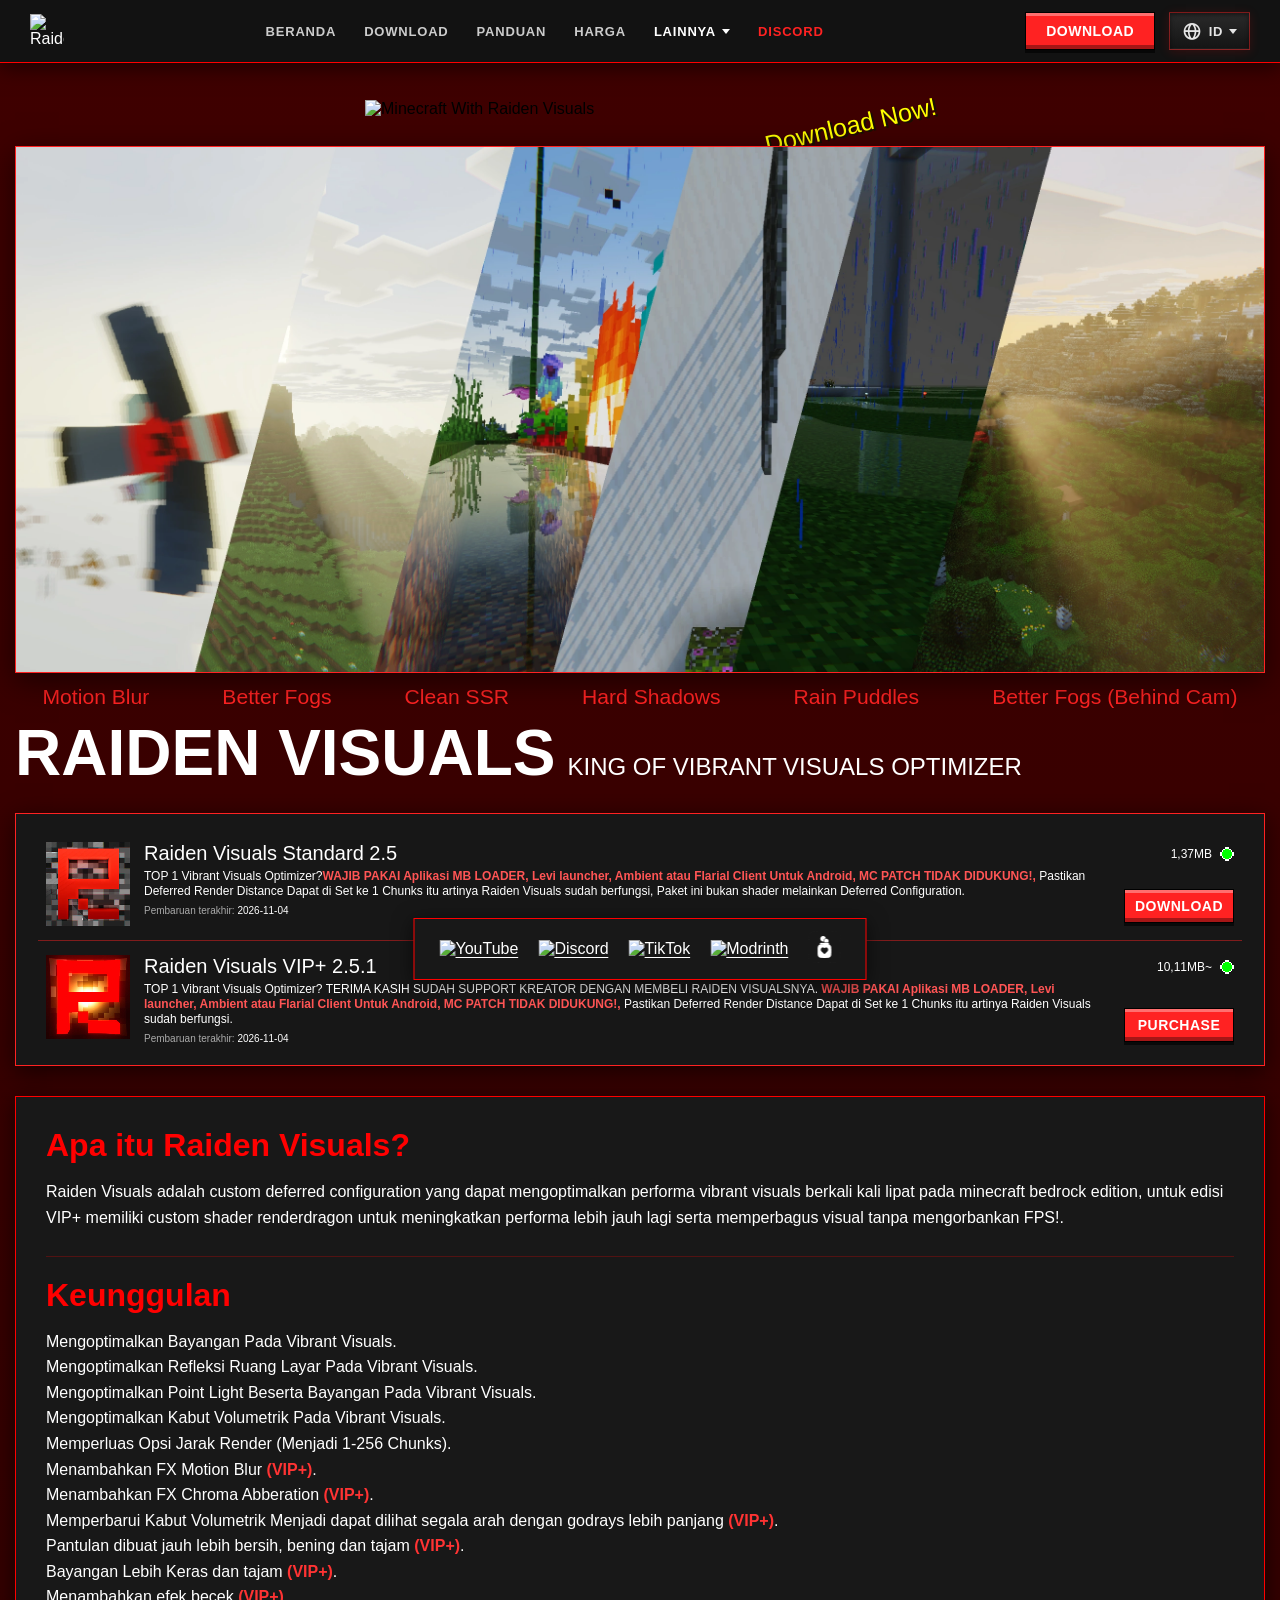
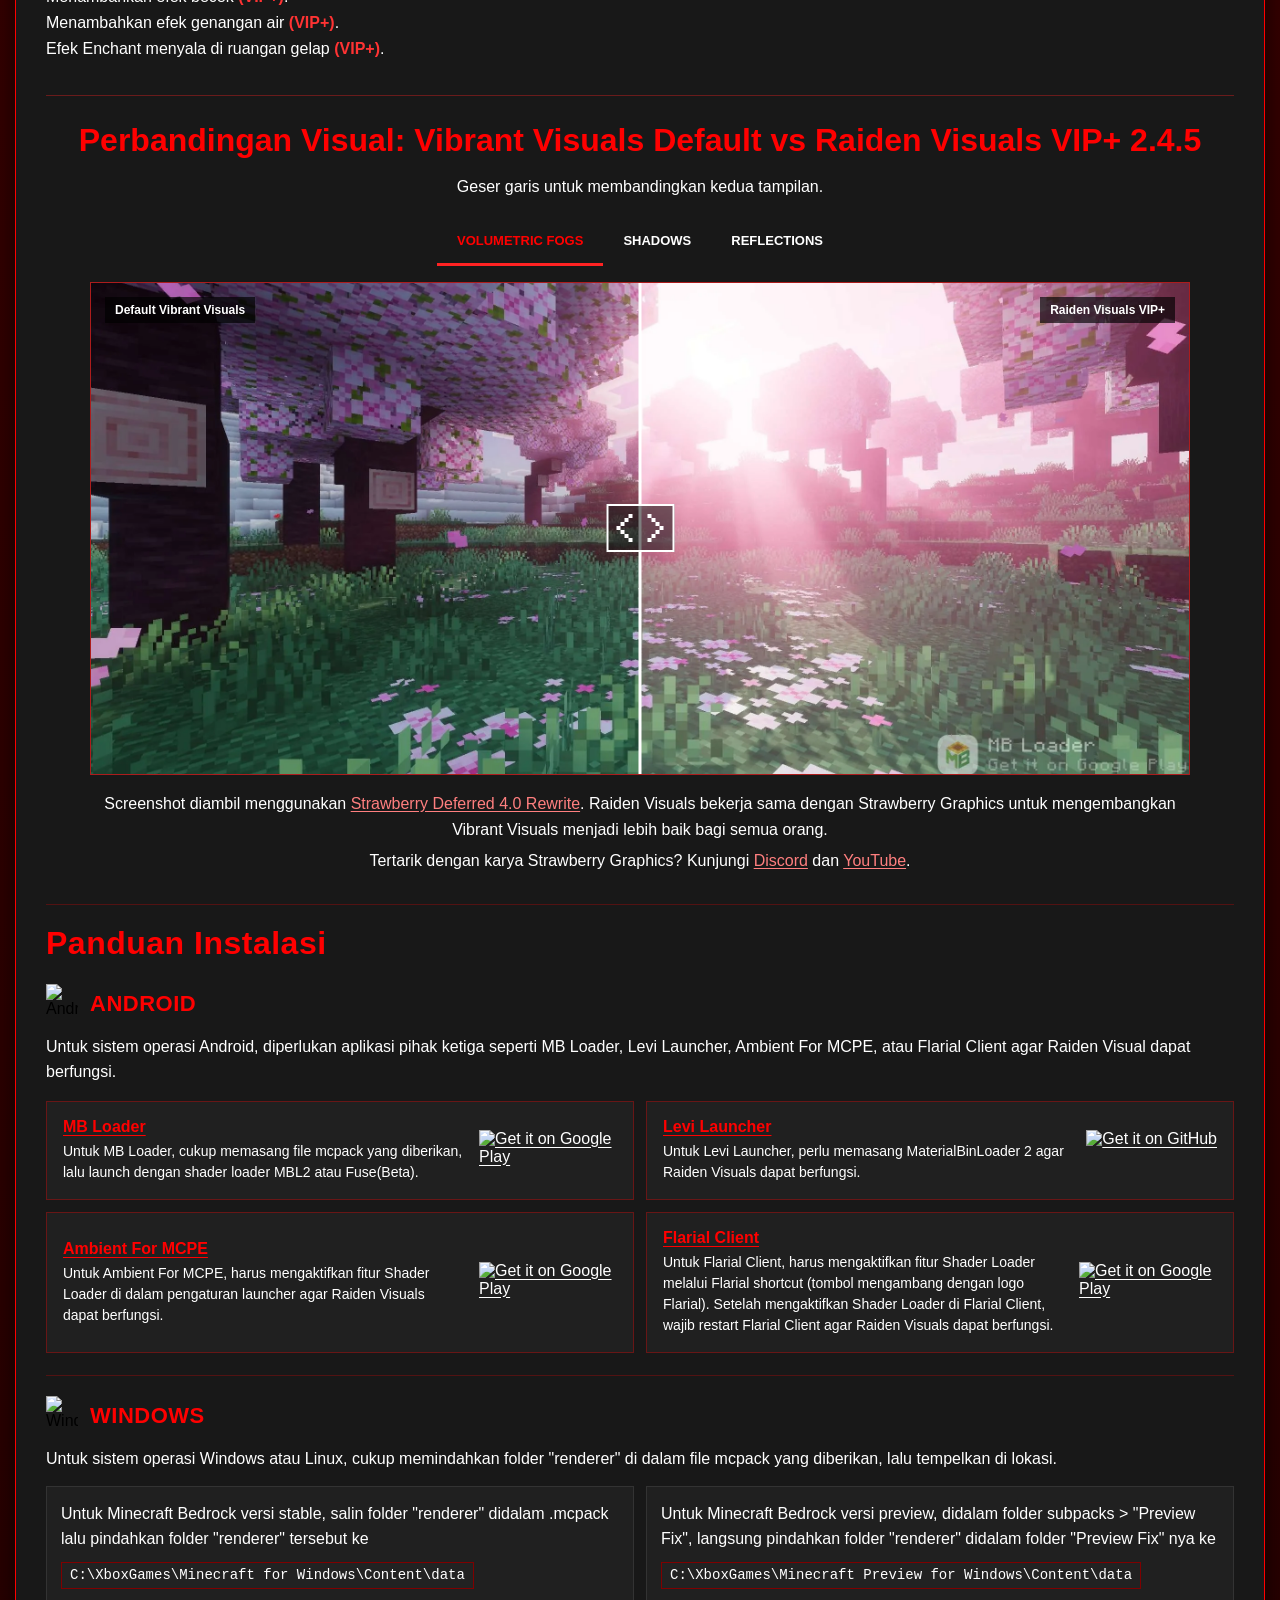
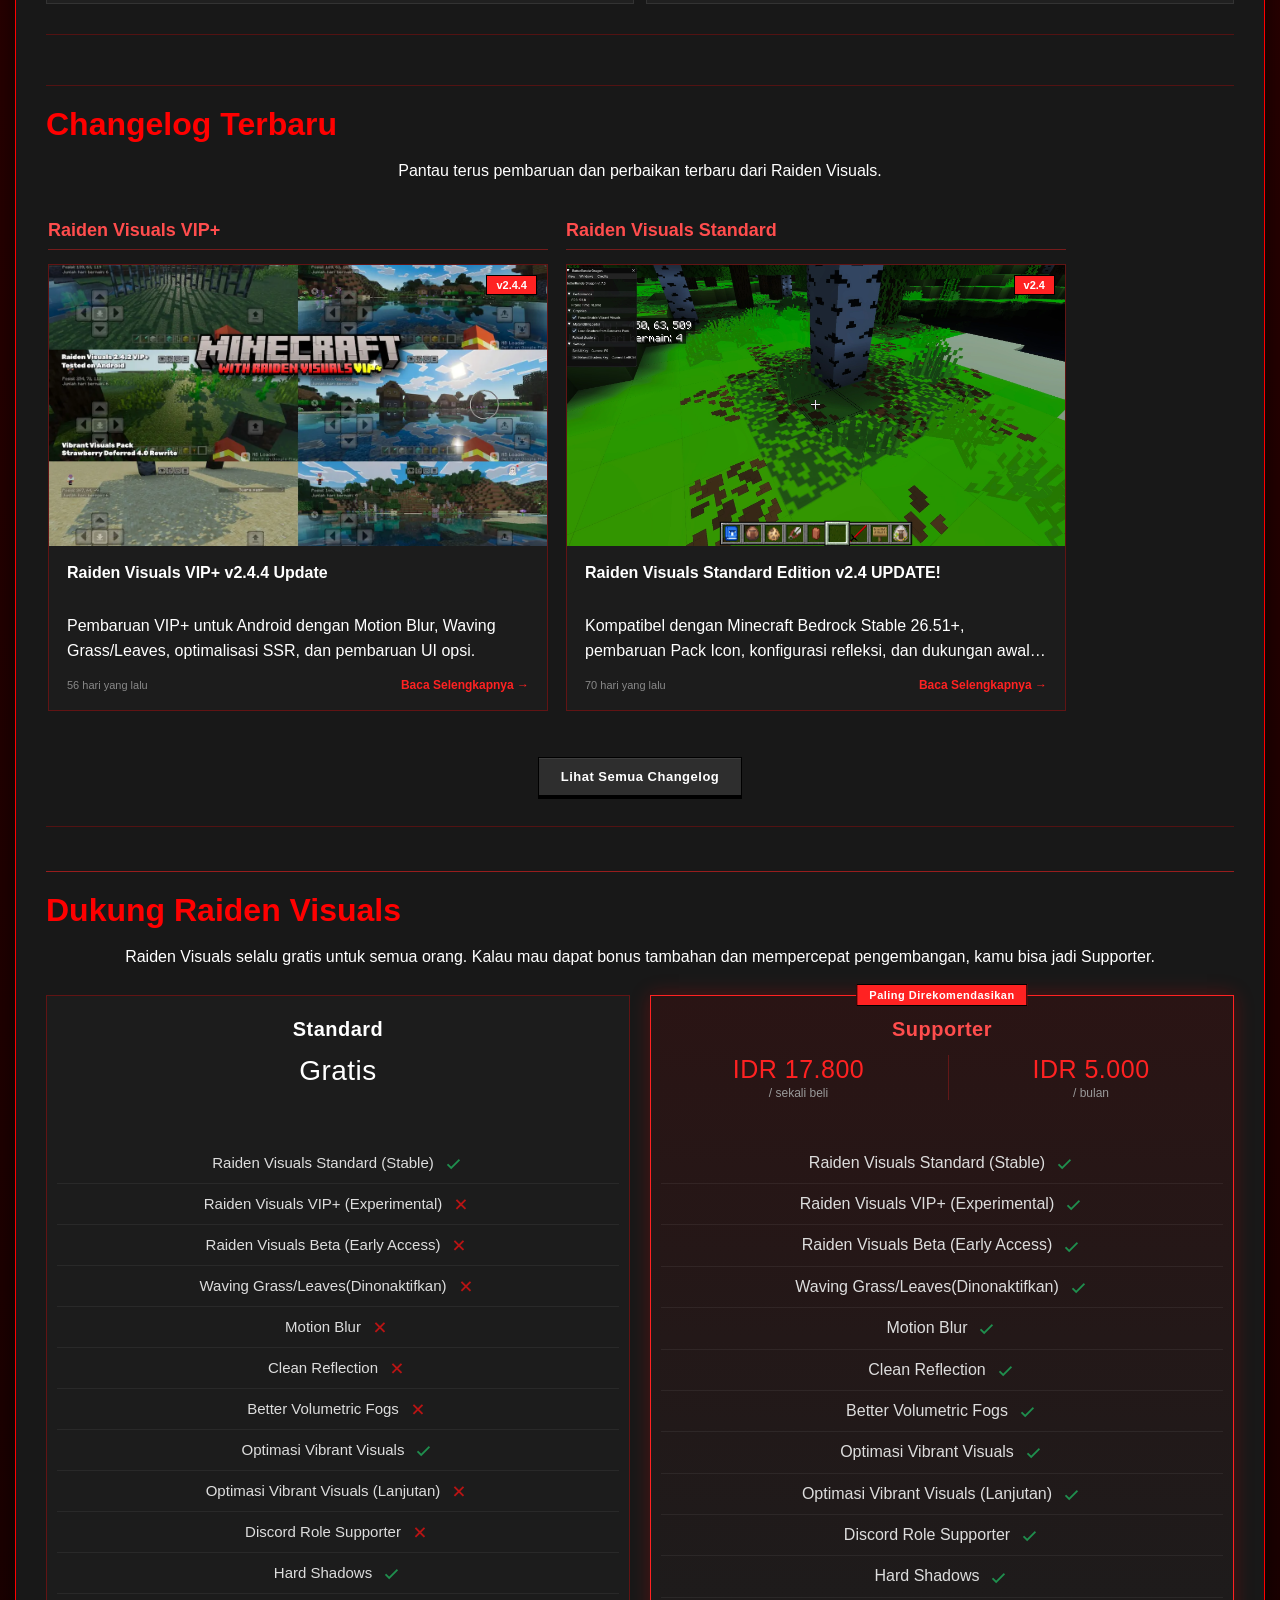
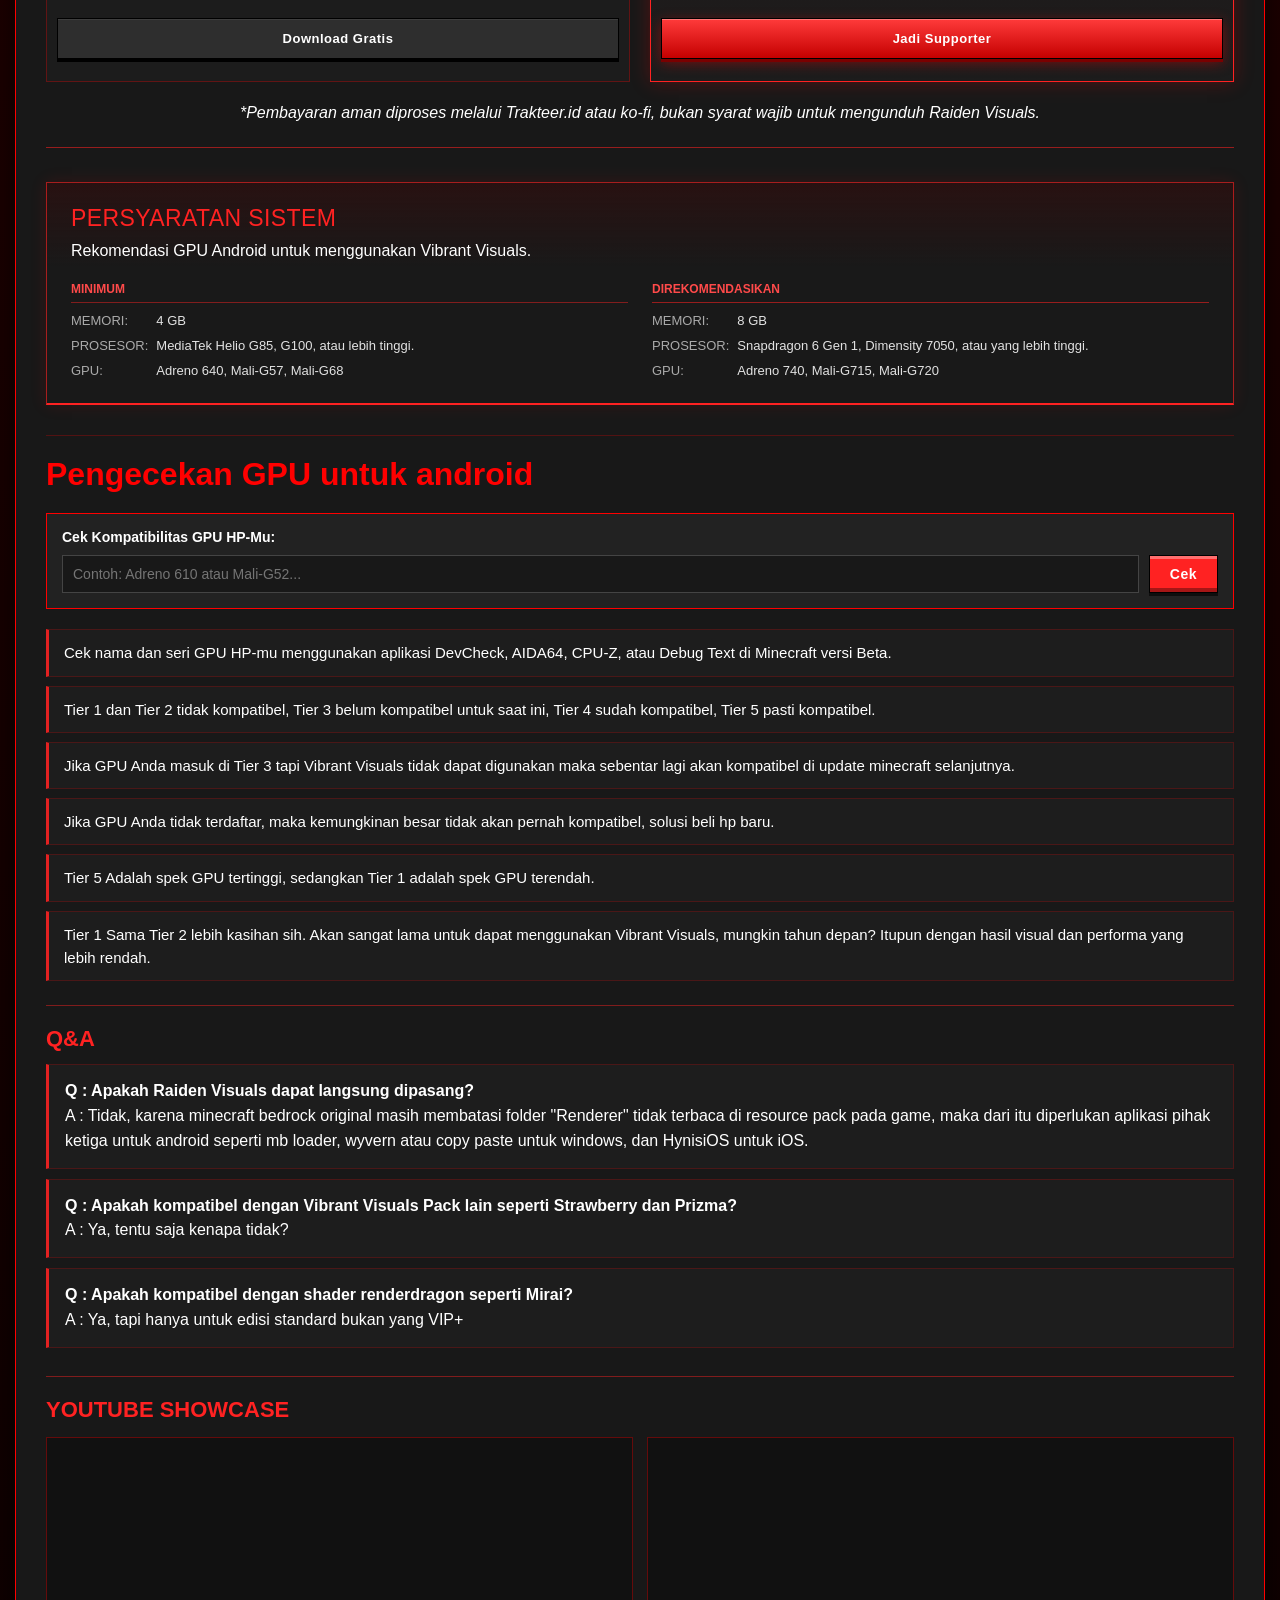
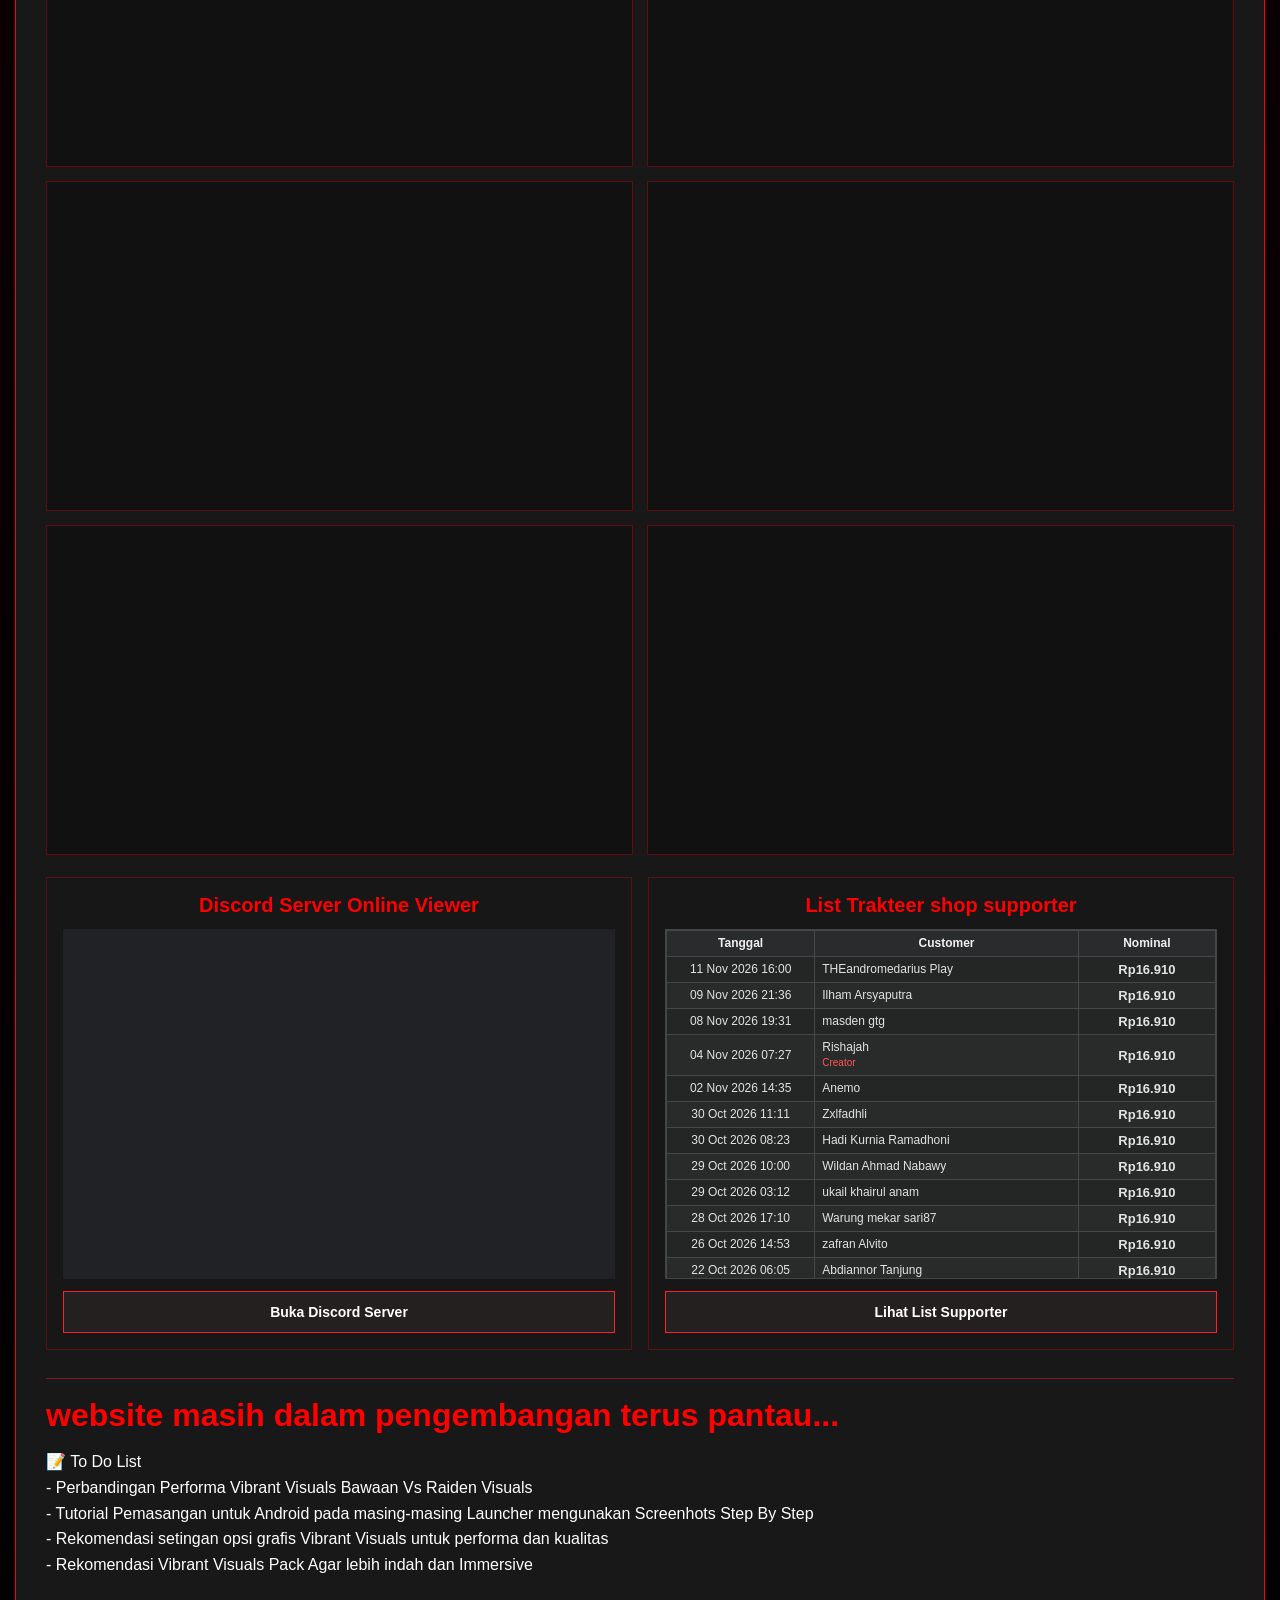
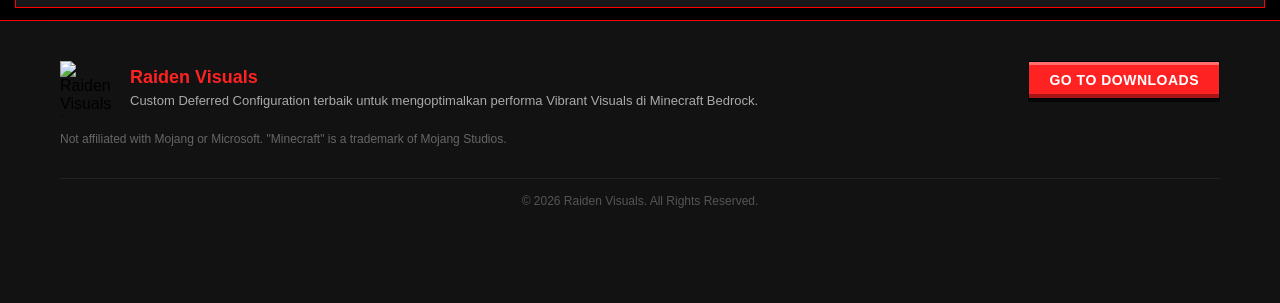
==== commit 62bdf3de: "Refresh Raiden Visuals website and social preview Redesign the hero showcase with interactive screen" ====
--- a/index.html
+++ b/index.html
@@ -21,15 +21,17 @@
     <meta property="og:locale:alternate" content="en_US">
     <meta property="og:url" content="https://vedaryden.github.io/RaidenVisuals/">
     <meta property="og:title" content="Raiden Visuals - Vibrant Visuals Optimizer">
-    <meta property="og:image" content="https://vedaryden.github.io/RaidenVisuals/img/og-image.jpg">
-    <meta property="og:image:width" content="1200">
-    <meta property="og:image:height" content="630">
-    <meta property="og:image:alt" content="Preview Raiden Visuals untuk Minecraft Bedrock Vibrant Visuals">
+    <meta property="og:image" content="https://vedaryden.github.io/RaidenVisuals/img/foto%20sampul.png">
+    <meta property="og:image:type" content="image/png">
+    <meta property="og:image:width" content="2560">
+    <meta property="og:image:height" content="1080">
+    <meta property="og:image:alt" content="Foto sampul Raiden Visuals untuk Minecraft Bedrock Vibrant Visuals">
     <meta property="og:description" content="Raiden Visuals adalah Custom Deferred Configuration yang dapat mengoptimalkan performa Vibrant Visuals pada Minecraft Bedrockmu dan kompatibel dengan sistem operasi Android, Windows dan iOS.">
     <meta name="twitter:card" content="summary_large_image">
     <meta name="twitter:title" content="Raiden Visuals - Vibrant Visuals Optimizer">
     <meta name="twitter:description" content="Custom Deferred Configuration untuk mengoptimalkan performa Vibrant Visuals di Minecraft Bedrock. Kompatibel Android, Windows, dan iOS.">
-    <meta name="twitter:image" content="https://vedaryden.github.io/RaidenVisuals/img/og-image.jpg">
+    <meta name="twitter:image" content="https://vedaryden.github.io/RaidenVisuals/img/foto%20sampul.png">
+    <meta name="twitter:image:alt" content="Foto sampul Raiden Visuals untuk Minecraft Bedrock Vibrant Visuals">
 </head>
 <body>
 <header class="site-header">
@@ -82,56 +84,85 @@
 </header>
 <div class="top-banner-wrapper" id="top">
     <img src="img/title.webp" alt="Minecraft With Raiden Visuals" class="minecraft-title-logo">
+    <a class="splash-text" href="#download-section">Download Now!</a>
 </div>
 <div class="main-content-row">
-    <div class="video-container">
-        <iframe 
-            src="https://youtube.com/embed/EFGAV0GaRUc"
-            title="Raiden Visuals showcase video"
-            allow="accelerometer; autoplay; clipboard-write; encrypted-media; gyroscope; picture-in-picture"
-            allowfullscreen>
-        </iframe>
-    </div>
-<div class="container" id="download-section">
-        <div class="main-icon-wrapper">
-            <img src="img/pack_icon.webp" alt="Logo" class="main-page-icon">
-        </div>
-        <h1 data-i18n="hero.title">Raiden Visuals Download</h1>
-        <p class="subtitle" data-i18n="hero.subtitle">Pilih salah satu versi FREE atau PAID. Harap panduan instalasinya dibaca, ya.</p>
-        <!-- KARTU DOWNLOAD HARUS MASUK DI SINI (SEBELUM CONTAINER DI-TUTUP) -->
-        <div class="download-card">
-            <div class="file-info">
-                <img src="img/rv.webp" alt="Icon" class="file-icon-img">
-                <div>
-                    <div class="file-name">Raiden Visuals 2.5 (Stable) FREE</div>
-                    <div class="file-size">Last Updated : 2026-11-04</div>
-                </div>
+    <section class="hero-showcase" aria-label="Raiden Visuals showcase">
+        <div class="hero-showcase-image-frame">
+            <p class="hero-feature-status" data-showcase-status role="status" aria-live="polite"></p>
+            <img id="heroShowcaseImage" src="img/foto%20sampul.webp" alt="Montage showcase fitur visual Raiden Visuals" class="hero-showcase-image" draggable="false">
+            <img id="heroShowcaseTransitionImage" class="hero-showcase-image hero-showcase-image-incoming" alt="" aria-hidden="true" draggable="false">
+        </div>
+        <div class="hero-feature-list" role="group" aria-label="Pilih fitur untuk melihat screenshot">
+            <button type="button" class="hero-feature-button" data-showcase-image="img/features/motion_blur_v2.webp" aria-controls="heroShowcaseImage" aria-pressed="false">Motion Blur</button>
+            <button type="button" class="hero-feature-button" data-showcase-image="img/features/better_volumetric_fogs.webp" aria-controls="heroShowcaseImage" aria-pressed="false">Better Fogs</button>
+            <button type="button" class="hero-feature-button" data-showcase-image="img/features/clean_reflection.webp" aria-controls="heroShowcaseImage" aria-pressed="false">Clean SSR</button>
+            <button type="button" class="hero-feature-button" data-showcase-image="img/features/hard_shadow.webp" aria-controls="heroShowcaseImage" aria-pressed="false">Hard Shadows</button>
+            <button type="button" class="hero-feature-button" data-showcase-image="img/features/rain_pudles.webp" aria-controls="heroShowcaseImage" aria-pressed="false">Rain Puddles</button>
+            <button type="button" class="hero-feature-button" data-showcase-image="img/features/better_fogs_behind_camera.webp" aria-controls="heroShowcaseImage" aria-pressed="false">Better Fogs (Behind Cam)</button>
+        </div>
+        <div class="hero-branding">
+            <h1 class="hero-brand-title">Raiden Visuals</h1>
+            <p class="hero-brand-tagline">King of Vibrant Visuals Optimizer</p>
+        </div>
+    </section>
+</div>
+<section class="container download-section" id="download-section" aria-label="Raiden Visuals downloads">
+    <div class="download-card">
+        <div class="file-info">
+            <img src="img/apple-touch-icon.png" alt="Raiden Visuals Standard logo" class="file-icon-img">
+            <div class="file-copy">
+                <div class="file-name" data-minecraft-text>Raiden Visuals Standard 2.5</div>
+                <p class="file-description" data-i18n="download.standardDescription" data-minecraft-text>TOP 1 Vibrant Visuals Optimizer?§c§lWAJIB PAKAI Aplikasi MB LOADER, Levi launcher, Ambient atau Flarial Client Untuk Android, MC PATCH TIDAK DIDUKUNG!, §rPastikan Deferred Render Distance Dapat di Set ke 1 Chunks itu artinya Raiden Visuals sudah berfungsi, Paket ini bukan shader melainkan Deferred Configuration.</p>
+                <div class="file-updated" data-i18n="download.updated" data-minecraft-text>§7Diperbarui: §f2026-11-04</div>
+            </div>
+        </div>
+        <div class="file-actions">
+            <div class="file-status">
+                <span class="file-size" data-minecraft-text>§f1,37MB</span>
+                <img src="img/active.png" alt="Online" title="Online" class="online-status">
             </div>
             <a href="https://link-target.net/459609/CVeT9e5pbOOe" target="_blank" class="download-btn" data-i18n="cta.download" rel="noopener noreferrer">DOWNLOAD</a>
         </div>
-        <div class="download-card">
-            <div class="file-info">
-                <img src="img/rvvip+.webp" alt="Icon" class="file-icon-img">
-                <div>
-                    <div class="file-name">Raiden Visuals VIP+ 2.5(Beta) PAID</div>
-                    <div class="file-size">Last Updated : 2026-11-04</div>
-                </div>
+    </div>
+    <div class="download-card">
+        <div class="file-info">
+            <img src="img/vip+_icon.webp" alt="Raiden Visuals VIP+ logo" class="file-icon-img">
+            <div class="file-copy">
+                <div class="file-name" data-minecraft-text>Raiden Visuals VIP+ 2.5.1</div>
+                <p class="file-description" data-i18n="download.vipDescription" data-minecraft-text>TOP 1 Vibrant Visuals Optimizer? TERIMA KASIH SUDAH SUPPORT KREATOR DENGAN MEMBELI RAIDEN VISUALSNYA. §c§lWAJIB PAKAI Aplikasi MB LOADER, Levi launcher, Ambient atau Flarial Client Untuk Android, MC PATCH TIDAK DIDUKUNG!, §rPastikan Deferred Render Distance Dapat di Set ke 1 Chunks itu artinya Raiden Visuals sudah berfungsi.</p>
+                <div class="file-updated" data-i18n="download.updated" data-minecraft-text>§7Diperbarui: §f2026-11-04</div>
+            </div>
+        </div>
+        <div class="file-actions">
+            <div class="file-status">
+                <span class="file-size" data-minecraft-text>§f10,11MB~</span>
+                <img src="img/active.png" alt="Online" title="Online" class="online-status">
             </div>
             <a href="https://trakteer.id/veda_raiden/shop/raiden-visuals-plus-bundle-oq8tT" target="_blank" class="download-btn purchase-btn" data-payment-selector="true" data-i18n="cta.purchase" rel="noopener noreferrer">PURCHASE</a>
         </div>
-    </div> <!-- AKHIR DARI CONTAINER (Pastikan ini menutup setelah semua kartu download) -->
+    </div>
+</section>
 <div class="description-full-container">
     <h2 data-i18n="about.title">Apa itu Raiden Visuals?</h2>
-    <p data-i18n="about.desc">Raiden Visuals Adalah Custom Deferred Configuration Yang Dapat Mengoptimalkan Performa Vibrant Visuals Pada Minecraft Bedrock.</p>
+    <p data-i18n="about.desc">Raiden Visuals adalah custom deferred configuration yang dapat mengoptimalkan performa vibrant visuals berkali kali lipat pada minecraft bedrock edition, untuk edisi VIP+ memiliki custom shader renderdragon untuk meningkatkan performa lebih jauh lagi serta memperbagus visual tanpa mengorbankan FPS!.</p>
     <div class="os-guide-block"></div>
     <h2 data-i18n="features.title">Keunggulan</h2>
     <p data-i18n="features.item1">Mengoptimalkan Bayangan Pada Vibrant Visuals.</p>
     <p data-i18n="features.item2">Mengoptimalkan Refleksi Ruang Layar Pada Vibrant Visuals.</p>
     <p data-i18n="features.item3">Mengoptimalkan Point Light Beserta Bayangan Pada Vibrant Visuals.</p>
     <p data-i18n="features.item4">Mengoptimalkan Kabut Volumetrik Pada Vibrant Visuals.</p>
-    <p data-i18n="features.item5">Memperluas Opsi Jarak Render (Menjadi 1-50 Chunks).</p>
+    <p data-i18n="features.item5">Memperluas Opsi Jarak Render (Menjadi 1-256 Chunks).</p>
+    <p data-i18n-html="features.item6">Menambahkan FX Motion Blur <span class="vip-feature-label">(VIP+)</span>.</p>
+    <p data-i18n-html="features.item7">Menambahkan FX Chroma Abberation <span class="vip-feature-label">(VIP+)</span>.</p>
+    <p data-i18n-html="features.item8">Memperbarui Kabut Volumetrik Menjadi dapat dilihat segala arah dengan godrays lebih panjang <span class="vip-feature-label">(VIP+)</span>.</p>
+    <p data-i18n-html="features.item9">Pantulan dibuat jauh lebih bersih, bening dan tajam <span class="vip-feature-label">(VIP+)</span>.</p>
+    <p data-i18n-html="features.item10">Bayangan Lebih Keras dan tajam <span class="vip-feature-label">(VIP+)</span>.</p>
+    <p data-i18n-html="features.item11">Menambahkan efek becek <span class="vip-feature-label">(VIP+)</span>.</p>
+    <p data-i18n-html="features.item12">Menambahkan efek genangan air <span class="vip-feature-label">(VIP+)</span>.</p>
+    <p data-i18n-html="features.item13">Efek Enchant menyala di ruangan gelap <span class="vip-feature-label">(VIP+)</span>.</p>
 <section class="comparison-section" id="visual-comparison">
-    <h2 class="comparison-title" data-i18n="comparison.title">Perbandingan Visual: Vibrant Visuals Default vs Raiden Visuals VIP+</h2>
+    <h2 class="comparison-title" data-i18n="comparison.title">Perbandingan Visual: Vibrant Visuals Default vs Raiden Visuals VIP+ 2.4.5</h2>
     <p class="comparison-caption" data-i18n="comparison.caption">Geser garis untuk membandingkan kedua tampilan.</p>
     <div class="comparison-tabs" role="tablist" aria-label="Comparison categories">
         <button type="button" class="comparison-tab is-active" role="tab" id="comparisonTabFogs" aria-selected="true" aria-controls="comparisonSlider" data-comparison-tab data-default-image="img/volumetricfogsdefaultvibrantvisuals.webp" data-raiden-image="img/volumetricfogsraidenvisuals.webp" data-i18n="comparison.fogs">Volumetric Fogs</button>
@@ -253,7 +284,7 @@
             <li><span data-i18n="pricing.supporterFeat2">Raiden Visuals VIP+ (Experimental)</span><i class="bx bx-x pricing-icon pricing-icon-no" aria-hidden="true"></i></li>
             <li><span data-i18n="pricing.supporterFeat3">Raiden Visuals Beta (Early Access)</span><i class="bx bx-x pricing-icon pricing-icon-no" aria-hidden="true"></i></li>
 
-            <li><span data-i18n="pricing.supporterFeat4">Waving Grass/Leaves</span><i class="bx bx-x pricing-icon pricing-icon-no" aria-hidden="true"></i></li>
+            <li><span data-i18n="pricing.supporterFeat4">Waving Grass/Leaves(Dinonaktifkan)</span><i class="bx bx-x pricing-icon pricing-icon-no" aria-hidden="true"></i></li>
             <li><span data-i18n="pricing.supporterFeat5">Motion Blur</span><i class="bx bx-x pricing-icon pricing-icon-no" aria-hidden="true"></i></li>
             <li><span data-i18n="pricing.supporterFeat6">Clean Reflection</span><i class="bx bx-x pricing-icon pricing-icon-no" aria-hidden="true"></i></li>
             <li><span data-i18n="pricing.supporterFeat7">Better Volumetric Fogs</span><i class="bx bx-x pricing-icon pricing-icon-no" aria-hidden="true"></i></li>
@@ -282,7 +313,7 @@
             <li><span data-i18n="pricing.supporterFeatpaid1">Raiden Visuals Standard (Stable)</span><i class="bx bx-check pricing-icon pricing-icon-yes" aria-hidden="true"></i></li>
             <li><span data-i18n="pricing.supporterFeatpaid2">Raiden Visuals VIP+ (Experimental)</span><i class="bx bx-check pricing-icon pricing-icon-yes" aria-hidden="true"></i></li>
             <li><span data-i18n="pricing.supporterFeatpaid3">Raiden Visuals Beta (Early Access)</span><i class="bx bx-check pricing-icon pricing-icon-yes" aria-hidden="true"></i></li>
-            <li><span data-i18n="pricing.supporterFeatpaid4">Waving Grass/Leaves</span><i class="bx bx-check pricing-icon pricing-icon-yes" aria-hidden="true"></i></li>
+            <li><span data-i18n="pricing.supporterFeatpaid4">Waving Grass/Leaves(Dinonaktifkan)</span><i class="bx bx-check pricing-icon pricing-icon-yes" aria-hidden="true"></i></li>
             <li><span data-i18n="pricing.supporterFeatpaid5">Motion Blur</span><i class="bx bx-check pricing-icon pricing-icon-yes" aria-hidden="true"></i></li>
             <li><span data-i18n="pricing.supporterFeatpaid6">Clean Reflection</span><i class="bx bx-check pricing-icon pricing-icon-yes" aria-hidden="true"></i></li>
             <li><span data-i18n="pricing.supporterFeatpaid7">Better Volumetric Fogs</span><i class="bx bx-check pricing-icon pricing-icon-yes" aria-hidden="true"></i></li>
@@ -344,6 +375,82 @@
     <p data-i18n="gpu.tierInfo4">Tier 5 Adalah spek GPU tertinggi, sedangkan Tier 1 adalah spek GPU terendah.</p>
     <p data-i18n="gpu.tierInfo5">Tier 1 Sama Tier 2 lebih kasihan sih. Akan sangat lama untuk dapat menggunakan Vibrant Visuals, mungkin tahun depan? Itupun dengan hasil visual dan performa yang lebih rendah.</p>
 </div>
+<section class="gpu-faq" aria-labelledby="gpuFaqTitle">
+    <h3 id="gpuFaqTitle" data-i18n="gpu.faqTitle">Q&A</h3>
+    <div class="gpu-faq-list">
+        <div class="gpu-faq-item">
+            <p class="gpu-faq-question" data-i18n="gpu.faq1.question">Q : Apakah Raiden Visuals dapat langsung dipasang?</p>
+            <p class="gpu-faq-answer" data-i18n="gpu.faq1.answer">A : Tidak, karena minecraft bedrock original masih membatasi folder "Renderer" tidak terbaca di resource pack pada game, maka dari itu diperlukan aplikasi pihak ketiga untuk android seperti mb loader, wyvern atau copy paste untuk windows, dan HynisiOS untuk iOS.</p>
+        </div>
+        <div class="gpu-faq-item">
+            <p class="gpu-faq-question" data-i18n="gpu.faq2.question">Q : Apakah kompatibel dengan Vibrant Visuals Pack lain seperti Strawberry dan Prizma?</p>
+            <p class="gpu-faq-answer" data-i18n="gpu.faq2.answer">A : Ya, tentu saja kenapa tidak?</p>
+        </div>
+        <div class="gpu-faq-item">
+            <p class="gpu-faq-question" data-i18n="gpu.faq3.question">Q : Apakah kompatibel dengan shader renderdragon seperti Mirai?</p>
+            <p class="gpu-faq-answer" data-i18n="gpu.faq3.answer">A : Ya, tapi hanya untuk edisi standard bukan yang VIP+</p>
+        </div>
+    </div>
+</section>
+<section class="youtube-showcase" aria-labelledby="youtubeShowcaseTitle">
+    <h3 id="youtubeShowcaseTitle" data-i18n="showcase.title">YOUTUBE SHOWCASE</h3>
+    <div class="youtube-video-grid">
+        <div class="youtube-video"><iframe src="https://www.youtube-nocookie.com/embed/EFGAV0GaRUc" title="Raiden Visuals YouTube Showcase 1" loading="lazy" referrerpolicy="strict-origin-when-cross-origin" allow="accelerometer; autoplay; clipboard-write; encrypted-media; gyroscope; picture-in-picture; web-share" allowfullscreen></iframe></div>
+        <div class="youtube-video"><iframe src="https://www.youtube-nocookie.com/embed/WsQIPwSmLvk" title="Raiden Visuals YouTube Showcase 2" loading="lazy" referrerpolicy="strict-origin-when-cross-origin" allow="accelerometer; autoplay; clipboard-write; encrypted-media; gyroscope; picture-in-picture; web-share" allowfullscreen></iframe></div>
+        <div class="youtube-video"><iframe src="https://www.youtube-nocookie.com/embed/XAPp-Gq630o" title="Raiden Visuals YouTube Showcase 3" loading="lazy" referrerpolicy="strict-origin-when-cross-origin" allow="accelerometer; autoplay; clipboard-write; encrypted-media; gyroscope; picture-in-picture; web-share" allowfullscreen></iframe></div>
+        <div class="youtube-video"><iframe src="https://www.youtube-nocookie.com/embed/AnULv4WB138" title="Raiden Visuals YouTube Showcase 4" loading="lazy" referrerpolicy="strict-origin-when-cross-origin" allow="accelerometer; autoplay; clipboard-write; encrypted-media; gyroscope; picture-in-picture; web-share" allowfullscreen></iframe></div>
+        <div class="youtube-video"><iframe src="https://www.youtube-nocookie.com/embed/yJb5sHLY4t4" title="Raiden Visuals YouTube Showcase 5" loading="lazy" referrerpolicy="strict-origin-when-cross-origin" allow="accelerometer; autoplay; clipboard-write; encrypted-media; gyroscope; picture-in-picture; web-share" allowfullscreen></iframe></div>
+        <div class="youtube-video"><iframe src="https://www.youtube-nocookie.com/embed/eUmuL_hSBq4" title="Raiden Visuals YouTube Showcase 6" loading="lazy" referrerpolicy="strict-origin-when-cross-origin" allow="accelerometer; autoplay; clipboard-write; encrypted-media; gyroscope; picture-in-picture; web-share" allowfullscreen></iframe></div>
+    </div>
+    <div class="showcase-community-grid">
+        <div class="showcase-community-card">
+            <h4 data-i18n="showcase.discordTitle">Discord Server Online Viewer</h4>
+            <iframe class="discord-server-widget" src="https://discord.com/widget?id=1244977232972349440&amp;theme=dark" title="Discord server online viewer" loading="lazy" allowtransparency="true" frameborder="0" sandbox="allow-popups allow-popups-to-escape-sandbox allow-same-origin allow-scripts"></iframe>
+            <a class="showcase-community-link" href="https://discord.com/invite/veda-pack-x-raiden-visuals-official-1244977232972349440" target="_blank" rel="noopener noreferrer" data-i18n="showcase.discordLink">Buka Discord Server</a>
+        </div>
+        <div class="showcase-community-card showcase-trakteer-card">
+            <h4 data-i18n="showcase.trakteerTitle">List Trakteer shop supporter</h4>
+            <div class="trakteer-support-list" role="region" aria-label="Daftar supporter Trakteer" tabindex="0">
+                <table class="trakteer-support-table">
+                    <thead>
+                        <tr>
+                            <th scope="col" data-i18n="showcase.supportDate">Tanggal</th>
+                            <th scope="col" data-i18n="showcase.supportCustomer">Customer</th>
+                            <th scope="col" data-i18n="showcase.supportProduct">Produk &amp; Potongan</th>
+                            <th scope="col" data-i18n="showcase.supportAmount">Nominal</th>
+                        </tr>
+                    </thead>
+                    <tbody>
+                        <tr><td><time datetime="2026-11-11T16:00:00+07:00">11 Nov 2026 16:00</time></td><td>THEandromedarius Play</td><td><strong>Raiden Visuals Plus Bundle</strong><div class="support-badges"><span>Price Rp 17.800</span><span>Discount 11%</span><span>QRIS</span><span>Platform 5%</span></div></td><td class="support-amount">Rp16.910<span class="support-help-icon" title="Nominal setelah diskon dan biaya platform" aria-label="Nominal setelah diskon dan biaya platform">?</span></td></tr>
+                        <tr><td><time datetime="2026-11-09T21:36:00+07:00">09 Nov 2026 21:36</time></td><td>Ilham Arsyaputra</td><td><strong>Raiden Visuals Plus Bundle</strong><div class="support-badges"><span>Price Rp 17.800</span><span>Discount 11%</span><span>QRIS</span><span>Platform 5%</span></div></td><td class="support-amount">Rp16.910<span class="support-help-icon" title="Nominal setelah diskon dan biaya platform" aria-label="Nominal setelah diskon dan biaya platform">?</span></td></tr>
+                        <tr><td><time datetime="2026-11-08T19:31:00+07:00">08 Nov 2026 19:31</time></td><td>masden gtg</td><td><strong>Raiden Visuals Plus Bundle</strong><div class="support-badges"><span>Price Rp 17.800</span><span>Discount 11%</span><span>QRIS</span><span>Platform 5%</span></div></td><td class="support-amount">Rp16.910<span class="support-help-icon" title="Nominal setelah diskon dan biaya platform" aria-label="Nominal setelah diskon dan biaya platform">?</span></td></tr>
+                        <tr><td><time datetime="2026-11-04T07:27:00+07:00">04 Nov 2026 07:27</time></td><td>Rishajah<br><span class="support-creator">Creator</span></td><td><strong>Raiden Visuals Plus Bundle</strong><div class="support-badges"><span>Price Rp 17.800</span><span>Discount 11%</span><span>QRIS</span><span>Platform 5%</span></div></td><td class="support-amount">Rp16.910<span class="support-help-icon" title="Nominal setelah diskon dan biaya platform" aria-label="Nominal setelah diskon dan biaya platform">?</span></td></tr>
+                        <tr><td><time datetime="2026-11-02T14:35:00+07:00">02 Nov 2026 14:35</time></td><td>Anemo</td><td><strong>Raiden Visuals Plus Bundle</strong><div class="support-badges"><span>Price Rp 17.800</span><span>Discount 11%</span><span>QRIS</span><span>Platform 5%</span></div></td><td class="support-amount">Rp16.910<span class="support-help-icon" title="Nominal setelah diskon dan biaya platform" aria-label="Nominal setelah diskon dan biaya platform">?</span></td></tr>
+                        <tr><td><time datetime="2026-10-30T11:11:00+07:00">30 Oct 2026 11:11</time></td><td>Zxlfadhli</td><td><strong>Raiden Visuals Plus Bundle</strong><div class="support-badges"><span>Price Rp 17.800</span><span>Discount 11%</span><span>QRIS</span><span>Platform 5%</span></div></td><td class="support-amount">Rp16.910<span class="support-help-icon" title="Nominal setelah diskon dan biaya platform" aria-label="Nominal setelah diskon dan biaya platform">?</span></td></tr>
+                        <tr><td><time datetime="2026-10-30T08:23:00+07:00">30 Oct 2026 08:23</time></td><td>Hadi Kurnia Ramadhoni</td><td><strong>Raiden Visuals Plus Bundle</strong><div class="support-badges"><span>Price Rp 17.800</span><span>Discount 11%</span><span>QRIS</span><span>Platform 5%</span></div></td><td class="support-amount">Rp16.910<span class="support-help-icon" title="Nominal setelah diskon dan biaya platform" aria-label="Nominal setelah diskon dan biaya platform">?</span></td></tr>
+                        <tr><td><time datetime="2026-10-29T10:00:00+07:00">29 Oct 2026 10:00</time></td><td>Wildan Ahmad Nabawy</td><td><strong>Raiden Visuals Plus Bundle</strong><div class="support-badges"><span>Price Rp 17.800</span><span>Discount 11%</span><span>QRIS</span><span>Platform 5%</span></div></td><td class="support-amount">Rp16.910<span class="support-help-icon" title="Nominal setelah diskon dan biaya platform" aria-label="Nominal setelah diskon dan biaya platform">?</span></td></tr>
+                        <tr><td><time datetime="2026-10-29T03:12:00+07:00">29 Oct 2026 03:12</time></td><td>ukail khairul anam</td><td><strong>Raiden Visuals Plus Bundle</strong><div class="support-badges"><span>Price Rp 17.800</span><span>Discount 11%</span><span>QRIS</span><span>Platform 5%</span></div></td><td class="support-amount">Rp16.910<span class="support-help-icon" title="Nominal setelah diskon dan biaya platform" aria-label="Nominal setelah diskon dan biaya platform">?</span></td></tr>
+                        <tr><td><time datetime="2026-10-28T17:10:00+07:00">28 Oct 2026 17:10</time></td><td>Warung mekar sari87</td><td><strong>Raiden Visuals Plus Bundle</strong><div class="support-badges"><span>Price Rp 17.800</span><span>Discount 11%</span><span>QRIS</span><span>GoPay</span><span>Platform 5%</span></div></td><td class="support-amount">Rp16.910<span class="support-help-icon" title="Nominal setelah diskon dan biaya platform" aria-label="Nominal setelah diskon dan biaya platform">?</span></td></tr>
+                        <tr><td><time datetime="2026-10-26T14:53:00+07:00">26 Oct 2026 14:53</time></td><td>zafran Alvito</td><td><strong>Raiden Visuals Plus Bundle</strong><div class="support-badges"><span>Price Rp 17.800</span><span>Discount 11%</span><span>QRIS</span><span>Platform 5%</span></div></td><td class="support-amount">Rp16.910<span class="support-help-icon" title="Nominal setelah diskon dan biaya platform" aria-label="Nominal setelah diskon dan biaya platform">?</span></td></tr>
+                        <tr><td><time datetime="2026-10-22T06:05:00+07:00">22 Oct 2026 06:05</time></td><td>Abdiannor Tanjung</td><td><strong>Raiden Visuals Plus Bundle</strong><div class="support-badges"><span>Price Rp 17.800</span><span>Discount 11%</span><span>QRIS</span><span>Platform 5%</span></div></td><td class="support-amount">Rp16.910<span class="support-help-icon" title="Nominal setelah diskon dan biaya platform" aria-label="Nominal setelah diskon dan biaya platform">?</span></td></tr>
+                        <tr><td><time datetime="2026-10-20T17:02:00+07:00">20 Oct 2026 17:02</time></td><td>Rin</td><td><strong>Raiden Visuals Plus Bundle</strong><div class="support-badges"><span>Price Rp 17.800</span><span>Discount 11%</span><span>QRIS</span><span>Platform 5%</span></div></td><td class="support-amount">Rp16.910<span class="support-help-icon" title="Nominal setelah diskon dan biaya platform" aria-label="Nominal setelah diskon dan biaya platform">?</span></td></tr>
+                        <tr><td><time datetime="2026-10-20T14:24:00+07:00">20 Oct 2026 14:24</time></td><td>Taufik Siregar</td><td><strong>Raiden Visuals Plus Bundle</strong><div class="support-badges"><span>Price Rp 17.800</span><span>Discount 11%</span><span>Dana</span><span>Platform 5%</span></div></td><td class="support-amount">Rp16.910<span class="support-help-icon" title="Nominal setelah diskon dan biaya platform" aria-label="Nominal setelah diskon dan biaya platform">?</span></td></tr>
+                        <tr><td><time datetime="2026-10-16T08:36:00+07:00">16 Oct 2026 08:36</time></td><td>jo mar</td><td><strong>Raiden Visuals Plus Bundle</strong><div class="support-badges"><span>Price Rp 17.800</span><span>Discount 11%</span><span>GoPay</span><span>Platform 5%</span></div></td><td class="support-amount">Rp16.910<span class="support-help-icon" title="Nominal setelah diskon dan biaya platform" aria-label="Nominal setelah diskon dan biaya platform">?</span></td></tr>
+                        <tr><td><time datetime="2026-10-15T22:30:00+07:00">15 Oct 2026 22:30</time></td><td>Gonza Tiai</td><td><strong>Raiden Visuals Plus Bundle</strong><div class="support-badges"><span>Price Rp 17.800</span><span>Discount 11%</span><span>ShopeePay</span><span>Platform 5%</span></div></td><td class="support-amount">Rp16.910<span class="support-help-icon" title="Nominal setelah diskon dan biaya platform" aria-label="Nominal setelah diskon dan biaya platform">?</span></td></tr>
+                        <tr><td><time datetime="2026-10-15T17:29:00+07:00">15 Oct 2026 17:29</time></td><td>Natsuha Rika</td><td><strong>Raiden Visuals Plus Bundle</strong><div class="support-badges"><span>Price Rp 17.800</span><span>Discount 11%</span><span>GoPay</span><span>Platform 5%</span></div></td><td class="support-amount">Rp16.910<span class="support-help-icon" title="Nominal setelah diskon dan biaya platform" aria-label="Nominal setelah diskon dan biaya platform">?</span></td></tr>
+                        <tr><td><time datetime="2026-10-11T18:47:00+07:00">11 Oct 2026 18:47</time></td><td>Van<br><span class="support-creator">Creator</span></td><td><strong>Raiden Visuals Plus Bundle</strong><div class="support-badges"><span>Price Rp 17.800</span><span>Discount 11%</span><span>QRIS</span><span>Platform 5%</span></div></td><td class="support-amount">Rp16.910<span class="support-help-icon" title="Nominal setelah diskon dan biaya platform" aria-label="Nominal setelah diskon dan biaya platform">?</span></td></tr>
+                        <tr><td><time datetime="2026-10-09T01:58:00+07:00">09 Oct 2026 01:58</time></td><td>R</td><td><strong>Raiden Visuals Plus Bundle</strong><div class="support-badges"><span>Price Rp 11.050</span><span>Discount 35%</span><span>QRIS</span><span>Platform 5%</span></div></td><td class="support-amount">Rp10.497<span class="support-help-icon" title="Nominal setelah diskon dan biaya platform" aria-label="Nominal setelah diskon dan biaya platform">?</span></td></tr>
+                        <tr><td><time datetime="2026-10-08T20:35:00+07:00">08 Oct 2026 20:35</time></td><td>Nurul Ifad</td><td><strong>Raiden Visuals Plus Bundle</strong><div class="support-badges"><span>Price Rp 11.050</span><span>Discount 35%</span><span>GoPay</span><span>Platform 5%</span></div></td><td class="support-amount">Rp10.497<span class="support-help-icon" title="Nominal setelah diskon dan biaya platform" aria-label="Nominal setelah diskon dan biaya platform">?</span></td></tr>
+                        <tr><td><time datetime="2026-10-05T15:27:00+07:00">05 Oct 2026 15:27</time></td><td>Topaz TopazAja</td><td><strong>Raiden Visuals Plus Bundle</strong><div class="support-badges"><span>Price Rp 11.050</span><span>Discount 35%</span><span>QRIS</span><span>Platform 5%</span></div></td><td class="support-amount">Rp10.497<span class="support-help-icon" title="Nominal setelah diskon dan biaya platform" aria-label="Nominal setelah diskon dan biaya platform">?</span></td></tr>
+                        <tr><td><time datetime="2026-09-30T18:18:00+07:00">30 Sep 2026 18:18</time></td><td>Muhamad Lukman Afrio</td><td><strong>Raiden Visuals Plus Bundle</strong><div class="support-badges"><span>Price Rp 11.050</span><span>Discount 35%</span><span>QRIS</span><span>Platform 5%</span></div></td><td class="support-amount">Rp10.497<span class="support-help-icon" title="Nominal setelah diskon dan biaya platform" aria-label="Nominal setelah diskon dan biaya platform">?</span></td></tr>
+                        <tr><td><time datetime="2026-09-26T21:57:00+07:00">26 Sep 2026 21:57</time></td><td>KenzieSukaTuru</td><td><strong>Raiden Visuals Plus Bundle</strong><div class="support-badges"><span>Price Rp 10.200</span><span>Discount 10%</span><span>QRIS by Flip</span><span>Platform 5%</span></div></td><td class="support-amount">Rp9.690<span class="support-help-icon" title="Nominal setelah diskon dan biaya platform" aria-label="Nominal setelah diskon dan biaya platform">?</span></td></tr>
+                    </tbody>
+                </table>
+            </div>
+            <a class="showcase-community-link" href="https://trakteer.id/veda_raiden/support" target="_blank" rel="noopener noreferrer" data-i18n="showcase.trakteerLink">Lihat List Supporter</a>
+        </div>
+    </div>
+</section>
 
 </section>
 <h2 id="roadmap" data-i18n="roadmap.title">website masih dalam pengembangan terus pantau...</h2>
@@ -352,8 +459,6 @@
 <p data-i18n="roadmap.item3">- Tutorial Pemasangan untuk Android pada masing-masing Launcher mengunakan Screenhots Step By Step</p>
 <p data-i18n="roadmap.item5">- Rekomendasi setingan opsi grafis Vibrant Visuals untuk performa dan kualitas</p>
 <p data-i18n="roadmap.item6">- Rekomendasi Vibrant Visuals Pack Agar lebih indah dan Immersive</p>
-<p data-i18n="roadmap.item7">- Join DIscord Untuk Info Update Terbaru Dan Berkomunikasi Mengenai Vibrant Visuals</p>
-<p data-i18n="roadmap.item9">- Pertanyaan dan jawaban Q&A</p>
 </section>
 </div> <!-- AKHIR DARI MAIN CONTENT ROW -->
 <div class="social-media-container">
--- a/style.css
+++ b/style.css
@@ -32,7 +32,7 @@
 }
 @font-face {
   font-family: 'Gellix';
-  src: url('Gellix-TRIAL-Regular.otf') format('woff2');
+  src: url('Gellix-TRIAL-Regular.otf') format('opentype');
   font-weight: normal;
   font-style: normal;
   font-display: swap;
@@ -50,6 +50,7 @@
 /* Tambahkan kode ini di bagian paling atas file style.css Anda */
 html {
     scroll-behavior: smooth; /* KODE UTAMA: Membuat semua efek lompatan link menjadi animasi gulir halus */
+    background-color: #000000;
 }
     /* KODE BARU: Merapikan baris launcher Android saat dibuka di layar HP */
     .app-launcher-list li {
@@ -201,8 +202,10 @@
     border-radius: 12px;
     box-shadow: 0 4px 20px rgba(0, 0, 0, 0.6);
     border: 1px solid #ff0000;
-    max-width: 1340px; 
+    max-width: 1340px;
     width: 100%;
+    margin-left: auto;
+    margin-right: auto;
     margin-bottom: 0 !important; /* Menghilangkan margin bawah lama agar lurus dengan teks */
 }
 
@@ -334,11 +337,11 @@
     padding: 20px 15px 0px 15px;       /* Setel padding bawah ke 0px agar footer nempel mentok */
     box-sizing: border-box;
     
-    /* Kode background-image Anda tetap biarkan sama di bawah ini */
-    background-image: linear-gradient(rgba(0, 0, 0, 0.4), rgba(0, 0, 0, 0.4)), url('img/background.jpg');
-    background-size: cover;
-    background-position: center;
-    background-attachment: fixed;
+    background-color: #000000;
+    background-image: linear-gradient(to bottom, #3F0000 0%, #000000 100%);
+    background-size: 100% 100%;
+    background-position: center top;
+    background-attachment: scroll;
     background-repeat: no-repeat;
 }
 
@@ -885,7 +888,7 @@
 .gpu-guide-notes {
     display: grid;
     gap: 9px;
-    width: min(100%, 1050px);
+    width: min(100%, 1300px);
     margin: 18px auto 0;
 }
 
@@ -900,10 +903,279 @@
     line-height: 1.55;
 }
 
+.gpu-faq {
+    width: min(100%, 1300px);
+    margin: 24px auto 0;
+    padding-top: 20px;
+    border-top: 1px solid rgba(255, 34, 34, 0.45);
+}
+
+.gpu-faq h3 {
+    margin: 0 0 12px;
+    color: #ff2222;
+    font-family: 'MinecraftTen', sans-serif !important;
+    font-size: 22px;
+}
+
+.gpu-faq-list {
+    display: grid;
+    gap: 10px;
+}
+
+.gpu-faq-item {
+    padding: 14px 16px;
+    border: 1px solid rgba(255, 0, 0, 0.2);
+    border-left: 3px solid #e32121;
+    background: #1d1d1d;
+}
+
+.gpu-faq-item p {
+    margin: 0 !important;
+    line-height: 1.55;
+}
+
+.gpu-faq-question {
+    color: #ff7777;
+    font-weight: 700;
+}
+
+.gpu-faq-answer {
+    margin-top: 6px !important;
+    color: #ffffff;
+}
+
+.vip-feature-label {
+    color: #ff3333;
+    font-weight: 700;
+}
+
+.youtube-showcase {
+    width: min(100%, 1300px);
+    margin: 28px auto 0;
+    padding-top: 20px;
+    border-top: 1px solid rgba(255, 34, 34, 0.45);
+}
+
+#roadmap {
+    margin-top: 28px;
+    padding-top: 18px;
+    border-top: 1px solid rgba(255, 34, 34, 0.45);
+}
+
+.youtube-showcase > h3 {
+    margin: 0 0 14px;
+    color: #ff2222;
+    font-family: 'MinecraftTen', sans-serif !important;
+    font-size: 22px;
+}
+
+.youtube-video-grid,
+.showcase-community-grid {
+    display: grid;
+    grid-template-columns: repeat(2, minmax(0, 1fr));
+    gap: 14px;
+}
+
+.youtube-video {
+    position: relative;
+    overflow: hidden;
+    aspect-ratio: 16 / 9;
+    border: 1px solid rgba(255, 0, 0, 0.35);
+    background: #111111;
+}
+
+.youtube-video iframe {
+    position: absolute;
+    inset: 0;
+    width: 100%;
+    height: 100%;
+    border: 0;
+}
+
+.showcase-community-grid {
+    gap: 16px;
+    margin-top: 22px;
+}
+
+.showcase-community-card {
+    display: flex;
+    min-width: 0;
+    flex-direction: column;
+    align-items: stretch;
+    gap: 12px;
+    padding: 16px;
+    border: 1px solid rgba(255, 0, 0, 0.3);
+    background: #171717;
+}
+
+.showcase-community-card h4 {
+    margin: 0;
+    color: #ff0000;
+    font-family: 'MinecraftTen', sans-serif !important;
+    font-size: 20px;
+    text-align: center;
+}
+
+.discord-server-widget {
+    display: block;
+    width: 100%;
+    height: 350px;
+    border: 0;
+    background: #202225;
+}
+
+.showcase-trakteer-card {
+    justify-content: flex-start;
+}
+
+.trakteer-support-list {
+    width: 100%;
+    height: 350px;
+    max-height: 350px;
+    overflow: auto;
+    border: 1px solid #444444;
+    background: #242626;
+    scrollbar-color: #9a3036 #1c1e1e;
+    scrollbar-width: thin;
+}
+
+.trakteer-support-table {
+    width: 100%;
+    min-width: 360px;
+    border-collapse: collapse;
+    table-layout: fixed;
+    color: #e2e2e2;
+    font-family: 'NotoSans', sans-serif !important;
+    font-size: 12px;
+    line-height: 1.25;
+}
+
+.trakteer-support-table th,
+.trakteer-support-table td {
+    padding: 5px 7px;
+    border: 1px solid #454848;
+    vertical-align: middle;
+}
+
+.trakteer-support-table th {
+    position: sticky;
+    top: 0;
+    z-index: 1;
+    background: #292c2c;
+    color: #f0f0f0;
+    font-weight: 700;
+    text-align: center;
+}
+
+.trakteer-support-table th:nth-child(1),
+.trakteer-support-table td:nth-child(1) {
+    width: 27%;
+    text-align: center;
+}
+
+.trakteer-support-table th:nth-child(2),
+.trakteer-support-table td:nth-child(2) {
+    width: 48%;
+}
+
+.trakteer-support-table th:nth-child(3),
+.trakteer-support-table td:nth-child(3) {
+    display: none;
+}
+
+.trakteer-support-table th:nth-child(4),
+.trakteer-support-table td:nth-child(4) {
+    width: 25%;
+    text-align: center;
+}
+
+.trakteer-support-table td:nth-child(1),
+.trakteer-support-table td:nth-child(4) {
+    padding-block: 2px;
+    line-height: 15px;
+}
+
+.trakteer-support-table tbody tr:nth-child(even) {
+    background: #292b2b;
+}
+
+.trakteer-support-table time {
+    white-space: nowrap;
+}
+
+.trakteer-support-table td strong {
+    display: block;
+    color: #c8c8c8;
+    font-size: 13px;
+    font-weight: 700;
+}
+
+.support-badges {
+    display: flex;
+    flex-wrap: wrap;
+    gap: 4px;
+    margin-top: 6px;
+}
+
+.support-badges span {
+    padding: 2px 6px;
+    background: #303333;
+    color: #d3d3d3;
+    font-size: 9px;
+    line-height: 1.2;
+    white-space: nowrap;
+}
+
+.support-creator {
+    color: #ff5555;
+    font-size: 10px;
+}
+
+.support-amount {
+    position: relative;
+    font-size: 13px;
+    font-weight: 600;
+    white-space: nowrap;
+}
+
+.support-help-icon {
+    display: none;
+}
+
+.showcase-community-link {
+    display: inline-flex;
+    min-height: 42px;
+    align-items: center;
+    justify-content: center;
+    padding: 9px 14px;
+    border: 1px solid #ff2222;
+    background: #252020;
+    color: #ffffff;
+    font-family: 'NotoSans', sans-serif !important;
+    font-size: 14px;
+    font-weight: 700;
+    text-align: center;
+    text-decoration: none;
+}
+
+.showcase-community-link:hover {
+    background: #ff2222;
+}
+
 @media (max-width: 700px) {
     .app-launcher-list,
     .guide-path-list {
         grid-template-columns: minmax(0, 1fr);
+    }
+
+    .trakteer-support-table th:nth-child(1),
+    .trakteer-support-table td:nth-child(1) {
+        width: 34%;
+    }
+
+    .trakteer-support-table th:nth-child(2),
+    .trakteer-support-table td:nth-child(2) {
+        width: 41%;
     }
 
     .app-launcher-list li {
@@ -931,6 +1203,19 @@
     .gpu-guide-notes p {
         padding: 10px 12px;
         font-size: 14px;
+    }
+
+    .gpu-faq-item {
+        padding: 10px 12px;
+    }
+
+    .youtube-video-grid,
+    .showcase-community-grid {
+        grid-template-columns: minmax(0, 1fr);
+    }
+
+    .showcase-community-card {
+        padding: 12px;
     }
 }
 
@@ -2943,3 +3228,406 @@
         width: 88%;
     }
 }
+
+.top-banner-wrapper {
+    position: relative;
+    width: min(100%, 620px);
+    margin: 12px auto 28px;
+}
+
+.splash-text {
+    position: absolute;
+    top: 62%;
+    right: 2%;
+    color: #ffff00;
+    font-family: 'MinecraftSeven', sans-serif;
+    font-weight: 300;
+    font-size: clamp(16px, 2.2vw, 25px);
+    text-decoration: none;
+    text-shadow: 2px 2px 0 #171000;
+    transform: rotate(-13deg);
+    animation: minecraft-splash 1.8s ease-in-out infinite;
+}
+
+.splash-text:hover {
+    color: #fff35a;
+}
+
+@keyframes minecraft-splash {
+    0%, 100% { transform: rotate(-13deg) scale(1); }
+    50% { transform: rotate(-13deg) scale(1.12); }
+}
+
+.main-content-row {
+    display: block;
+    width: 100%;
+    max-width: 1340px;
+    margin: 0 auto;
+}
+
+.hero-showcase {
+    width: 100%;
+}
+
+.hero-showcase-image-frame {
+    position: relative;
+    isolation: isolate;
+    width: 100%;
+    aspect-ratio: 64 / 27;
+    overflow: hidden;
+    border: 1px solid #ff2222;
+    border-radius: 10px;
+    box-shadow: 0 8px 28px rgba(0, 0, 0, 0.55);
+    background: #111111;
+    touch-action: pan-y;
+}
+
+.hero-showcase-image {
+    position: relative;
+    z-index: 1;
+    display: block;
+    width: 100%;
+    height: 100%;
+    object-fit: cover;
+    object-position: center var(--showcase-image-position-y, 50%);
+    transition: opacity 400ms ease-in-out, transform 360ms cubic-bezier(0.2, 0.8, 0.2, 1);
+    user-select: none;
+    -webkit-user-drag: none;
+}
+
+.hero-showcase-image-incoming {
+    position: absolute;
+    inset: 0;
+    z-index: 2;
+    opacity: 0;
+    pointer-events: none;
+}
+
+.hero-showcase-image-frame.is-crossfading .hero-showcase-image {
+    opacity: 0;
+}
+
+.hero-showcase-image-frame.is-crossfading .hero-showcase-image-incoming {
+    opacity: 1;
+}
+
+.hero-showcase-image-frame.has-feature-screenshot {
+    cursor: ns-resize;
+}
+
+.hero-showcase-image-frame.is-dragging {
+    cursor: grabbing;
+}
+
+.hero-feature-list {
+    display: flex;
+    flex-wrap: wrap;
+    justify-content: space-around;
+    gap: 8px 18px;
+    padding: 10px 0 8px;
+    color: #ff2222;
+    font-family: 'MinecraftTen', sans-serif;
+    font-size: clamp(16px, 1.65vw, 22px);
+    text-align: center;
+    text-transform: uppercase;
+}
+
+.hero-feature-button {
+    padding: 2px 0;
+    border: 0;
+    background: transparent;
+    color: inherit;
+    font-family: inherit;
+    font-size: inherit;
+    cursor: pointer;
+    transition: color 160ms ease, text-shadow 160ms ease;
+}
+
+.hero-feature-button:hover,
+.hero-feature-button.is-active {
+    color: #ff6666;
+    text-shadow: 0 0 8px rgba(255, 34, 34, 0.45);
+}
+
+.hero-feature-button:focus-visible {
+    outline: 2px solid #ffffff;
+    outline-offset: 4px;
+    border-radius: 2px;
+}
+
+.hero-feature-button:disabled {
+    cursor: progress;
+    opacity: 0.7;
+}
+
+.hero-feature-status {
+    position: absolute;
+    top: 50%;
+    left: 50%;
+    z-index: 0;
+    width: max-content;
+    max-width: calc(100% - 24px);
+    margin: 0;
+    padding: 8px 12px;
+    border: 1px solid rgba(255, 119, 119, 0.7);
+    background: rgba(0, 0, 0, 0.8);
+    transform: translate(-50%, -50%);
+    pointer-events: none;
+}
+
+.hero-feature-status:empty {
+    display: none;
+}
+
+.hero-feature-status:not(:empty) {
+    color: #ff7777;
+    font-size: 12px;
+    text-align: center;
+}
+
+.hero-feature-status.is-error {
+    z-index: 2;
+}
+
+.hero-branding {
+    display: flex;
+    flex-wrap: nowrap;
+    flex-direction: row;
+    align-items: baseline;
+    justify-content: flex-start;
+    width: 100%;
+    margin: 2px auto 0;
+    gap: 8px 12px;
+    padding: 0 0 18px;
+    color: #ffffff;
+    text-transform: uppercase;
+}
+
+.hero-brand-title {
+    margin: 0;
+    color: #ffffff;
+    font-family: 'MinecraftTen', sans-serif !important;
+    font-size: clamp(38px, 5vw, 64px) !important;
+    line-height: 1;
+}
+
+.hero-brand-tagline {
+    margin: 0;
+    color: #ffffff;
+    font-family: 'MinecraftTen', sans-serif !important;
+    font-size: clamp(14px, 2vw, 24px);
+    line-height: 1.2;
+}
+
+.download-section {
+    width: min(100%, 1340px);
+    max-width: 1340px;
+    margin: 10px auto 30px;
+    padding: 14px 22px;
+    border: 1px solid #ff2222;
+    background: #171717;
+    box-shadow: 0 6px 24px rgba(0, 0, 0, 0.6);
+}
+
+.download-section .download-card {
+    display: flex;
+    align-items: stretch;
+    justify-content: space-between;
+    gap: 18px;
+    width: 100%;
+    margin: 0;
+    padding: 14px 8px;
+    border-bottom: 1px solid rgba(255, 34, 34, 0.45);
+}
+
+.download-section .download-card:last-child {
+    border-bottom: 0;
+    padding-bottom: 6px;
+}
+
+.download-section .file-info {
+    display: flex;
+    align-items: flex-start;
+    flex: 1;
+    gap: 14px;
+    min-width: 0;
+}
+
+.download-section .file-icon-img {
+    flex: 0 0 84px;
+    width: 84px;
+    height: 84px;
+    object-fit: contain;
+    image-rendering: pixelated;
+}
+
+.download-section .file-copy {
+    flex: 1;
+    min-width: 0;
+}
+
+.download-section .file-name {
+    margin: 0 0 4px;
+    color: #ffffff !important;
+    font-family: 'MinecraftSeven', sans-serif !important;
+    font-size: clamp(16px, 1.6vw, 20px);
+    font-weight: 300;
+    line-height: 1.15;
+}
+
+.download-section .file-name span,
+.download-section .file-description span {
+    font-family: inherit !important;
+}
+
+.download-section .file-description {
+    margin: 0;
+    color: #ffffff;
+    font-family: 'Gellix', sans-serif !important;
+    font-size: 12px;
+    line-height: 1.25;
+}
+
+.download-section .file-updated {
+    margin-top: 6px;
+    color: #aaaaaa;
+    font-family: 'MinecraftSeven', sans-serif !important;
+    font-size: 10px;
+    line-height: 1.2;
+}
+
+.download-section .file-actions {
+    display: flex;
+    flex: 0 0 120px;
+    flex-direction: column;
+    align-items: flex-end;
+    justify-content: space-between;
+    padding: 3px 0;
+}
+
+.download-section .file-status {
+    display: flex;
+    align-items: center;
+    justify-content: flex-end;
+    gap: 8px;
+    min-height: 18px;
+    color: #ffffff;
+    font-family: 'MinecraftSeven', sans-serif !important;
+    font-size: 12px;
+    white-space: nowrap;
+}
+
+.download-section .file-size {
+    margin: 0;
+    color: #ffffff !important;
+    font-size: 12px;
+}
+
+.download-section .online-status {
+    display: block;
+    width: 14px;
+    height: 14px;
+    object-fit: contain;
+    image-rendering: pixelated;
+}
+
+.download-section .download-btn {
+    min-width: 110px;
+    padding: 8px 10px;
+    font-family: 'NotoSans', sans-serif !important;
+    font-size: 14px;
+    font-weight: 600;
+    letter-spacing: 0.5px;
+    text-decoration: none;
+}
+
+@media (max-width: 640px) {
+    .top-banner-wrapper {
+        margin-top: 20px;
+    }
+
+    .splash-text {
+        top: 60%;
+        right: 0;
+        font-size: 15px;
+    }
+
+    .hero-feature-list {
+        justify-content: center;
+        gap: 8px 14px;
+    }
+
+    .hero-branding {
+        flex-direction: column;
+        align-items: center;
+        justify-content: center;
+        width: 100%;
+        gap: 5px;
+        text-align: center;
+    }
+
+    .hero-brand-title {
+        font-size: clamp(36px, 11vw, 56px) !important;
+    }
+
+    .download-section {
+        padding: 14px 12px;
+    }
+
+    .download-section .download-card {
+        flex-direction: column;
+        gap: 10px;
+        padding: 12px 0;
+    }
+
+    .download-section .file-info {
+        gap: 10px;
+    }
+
+    .download-section .file-icon-img {
+        flex-basis: 60px;
+        width: 60px;
+        height: 60px;
+    }
+
+    .download-section .file-actions {
+        width: 100%;
+        flex: 0 0 auto;
+        flex-direction: row;
+        align-items: center;
+        padding: 0;
+    }
+
+    .download-section .file-status {
+        gap: 4px;
+    }
+
+    .download-section .file-size {
+        font-size: 10px;
+    }
+
+    .download-section .online-status {
+        width: 12px;
+        height: 12px;
+    }
+
+    .download-section .download-btn {
+        min-width: 88px;
+        padding: 8px 6px;
+        font-size: 12px;
+    }
+}
+
+@media (prefers-reduced-motion: reduce) {
+    .splash-text,
+    .hero-showcase-image {
+        animation: none;
+        transition: none;
+    }
+}
+
+*,
+*::before,
+*::after {
+    border-radius: 0 !important;
+}
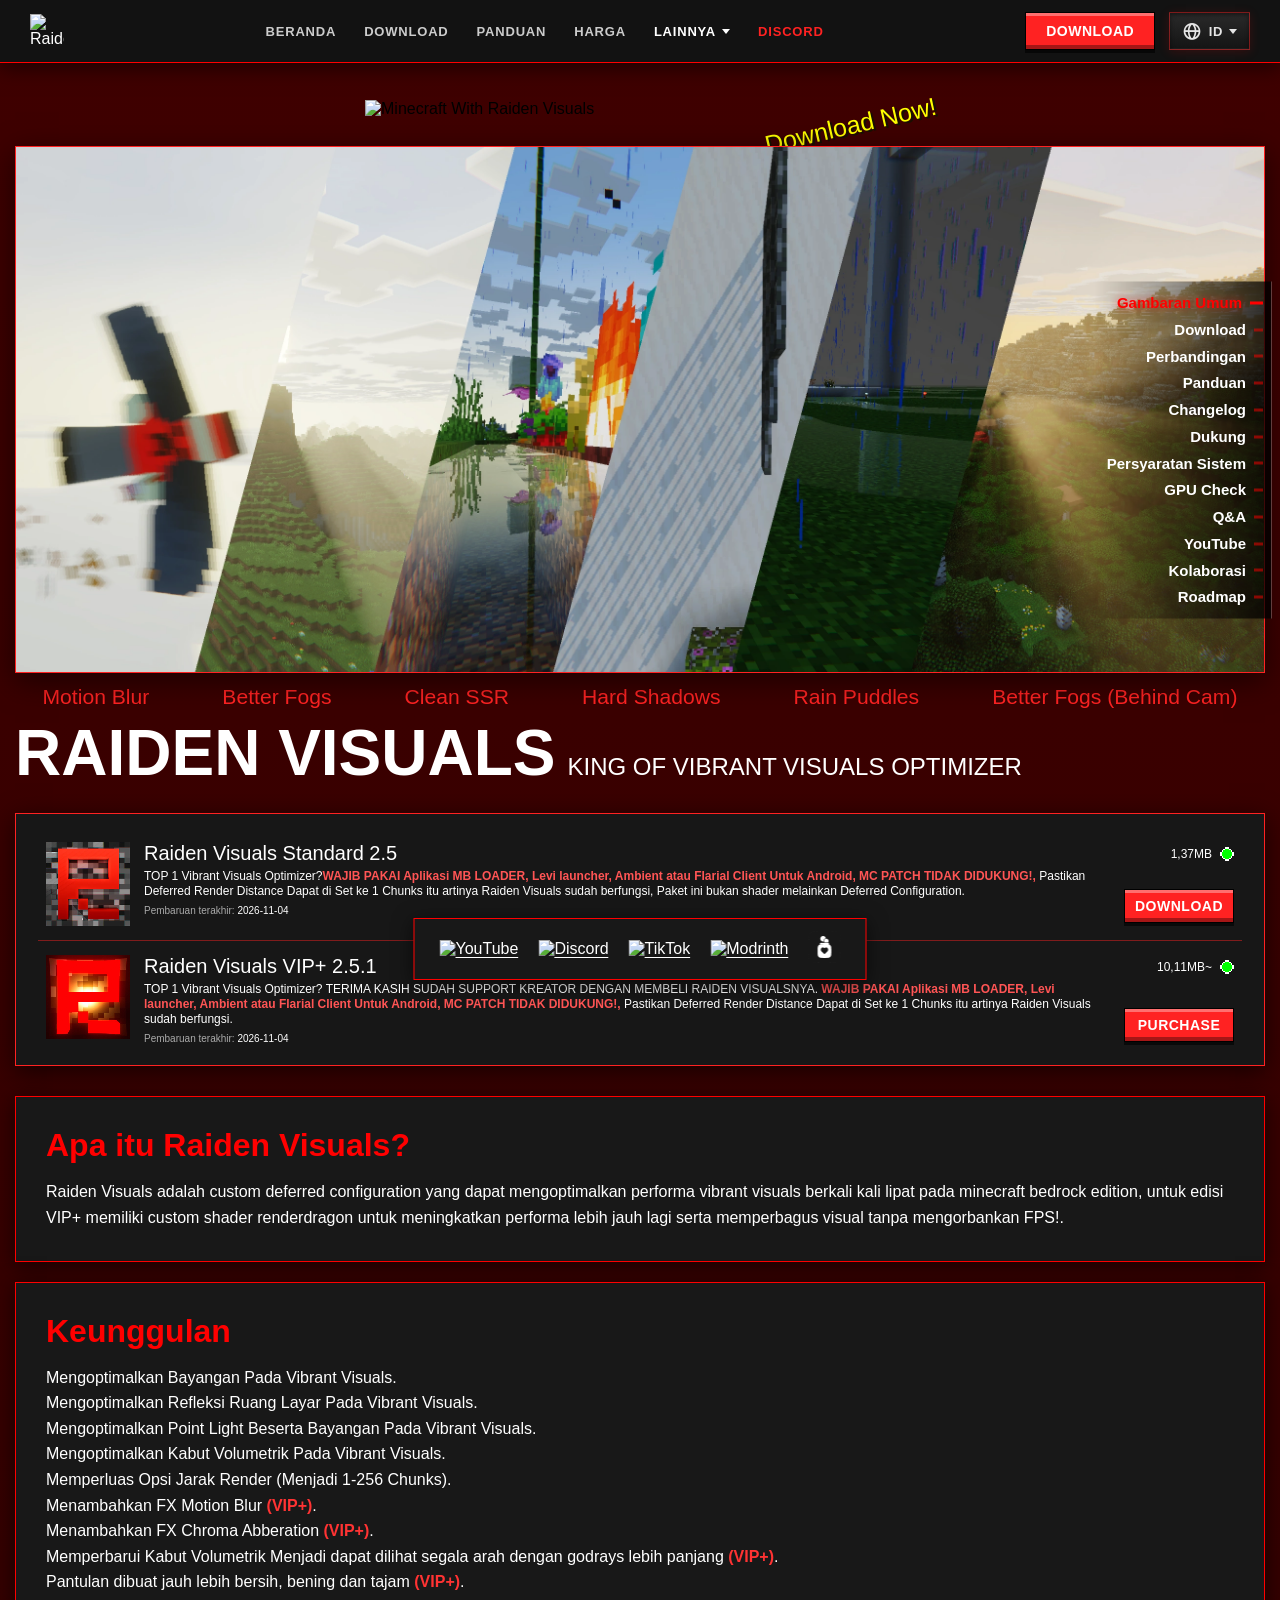
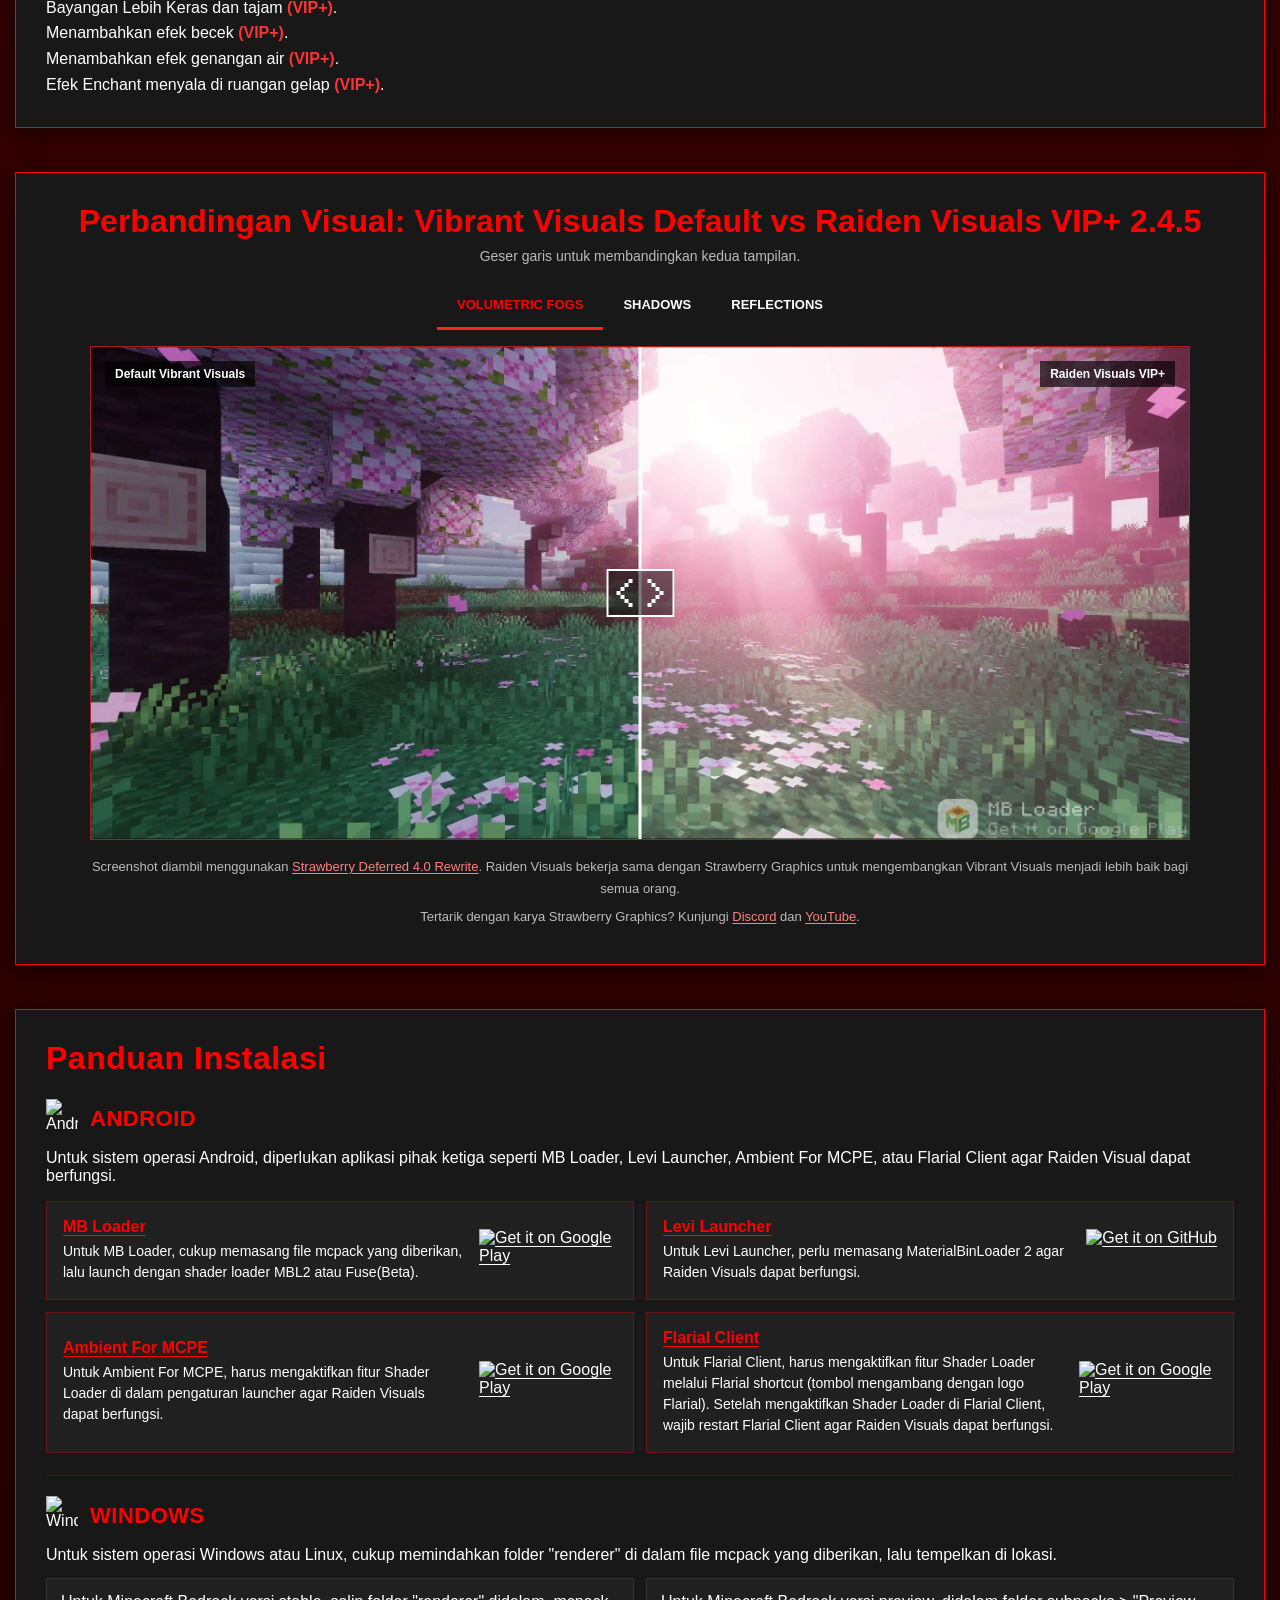
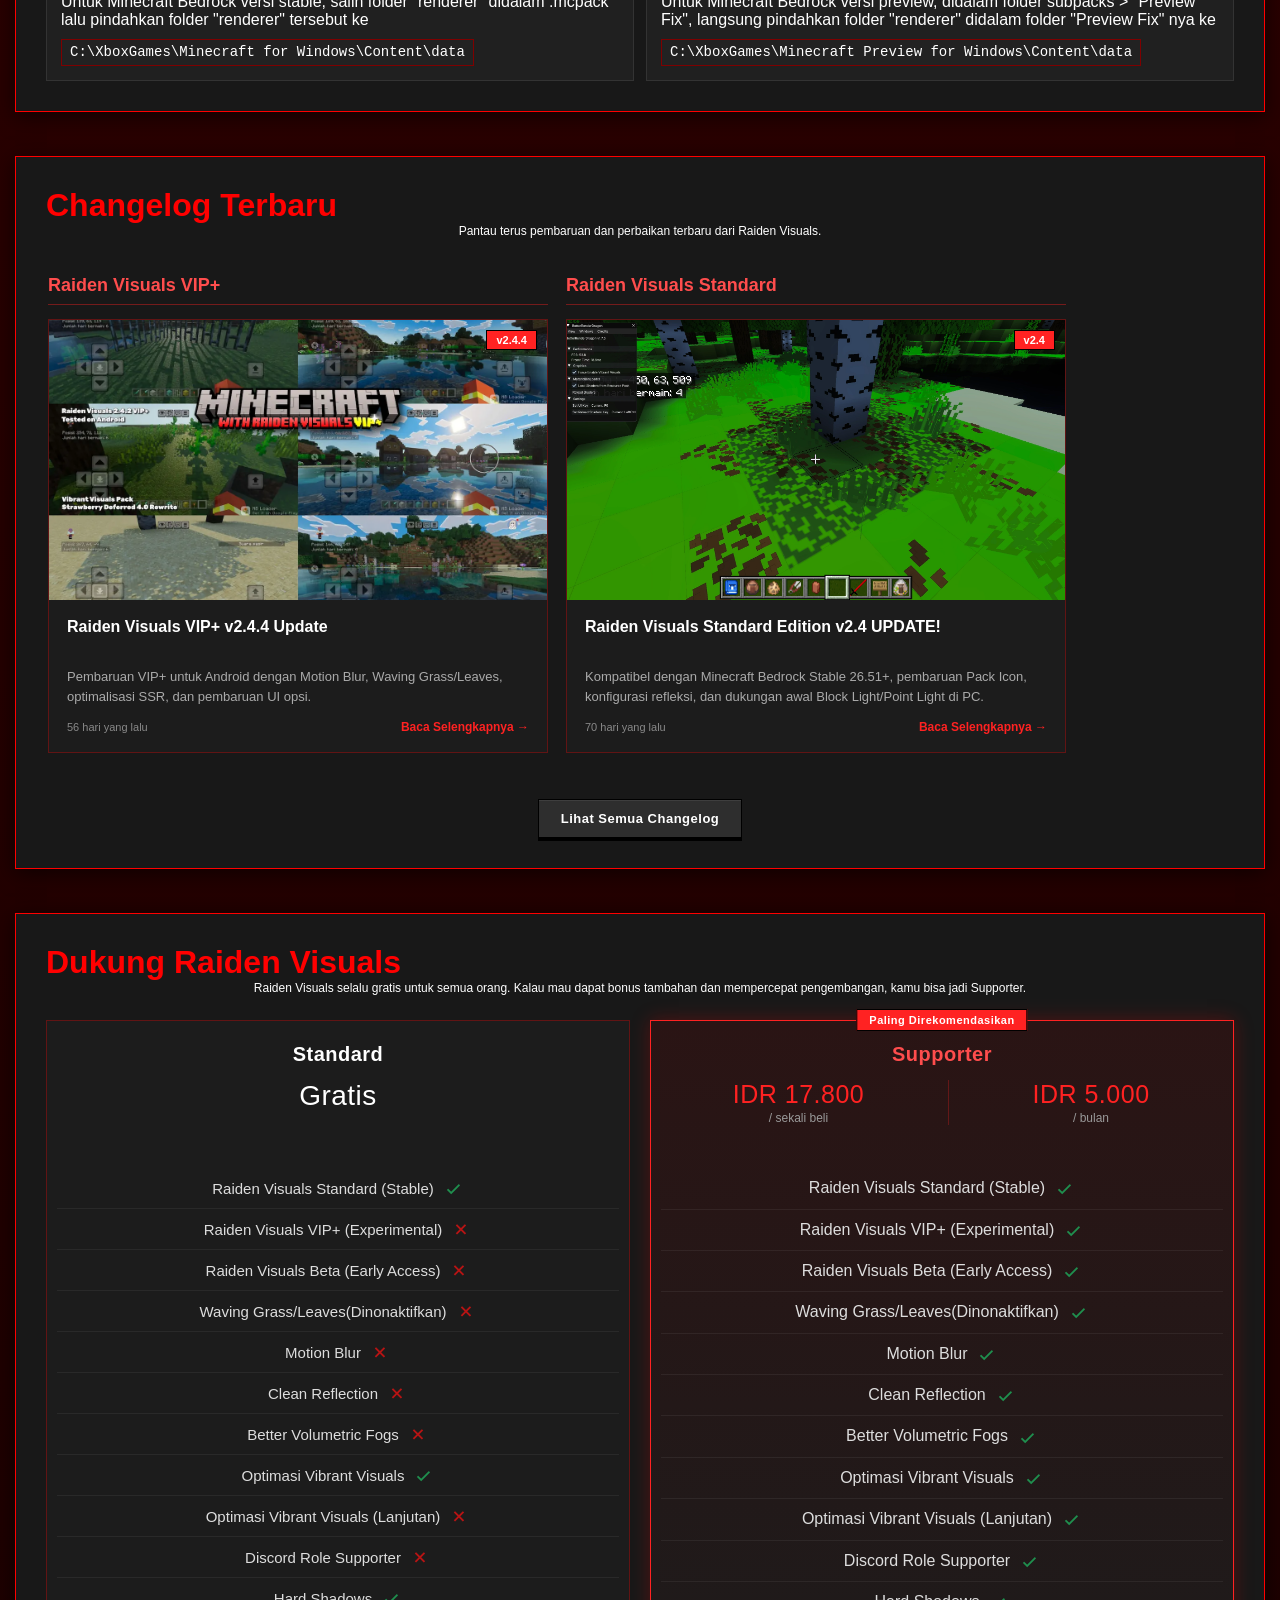
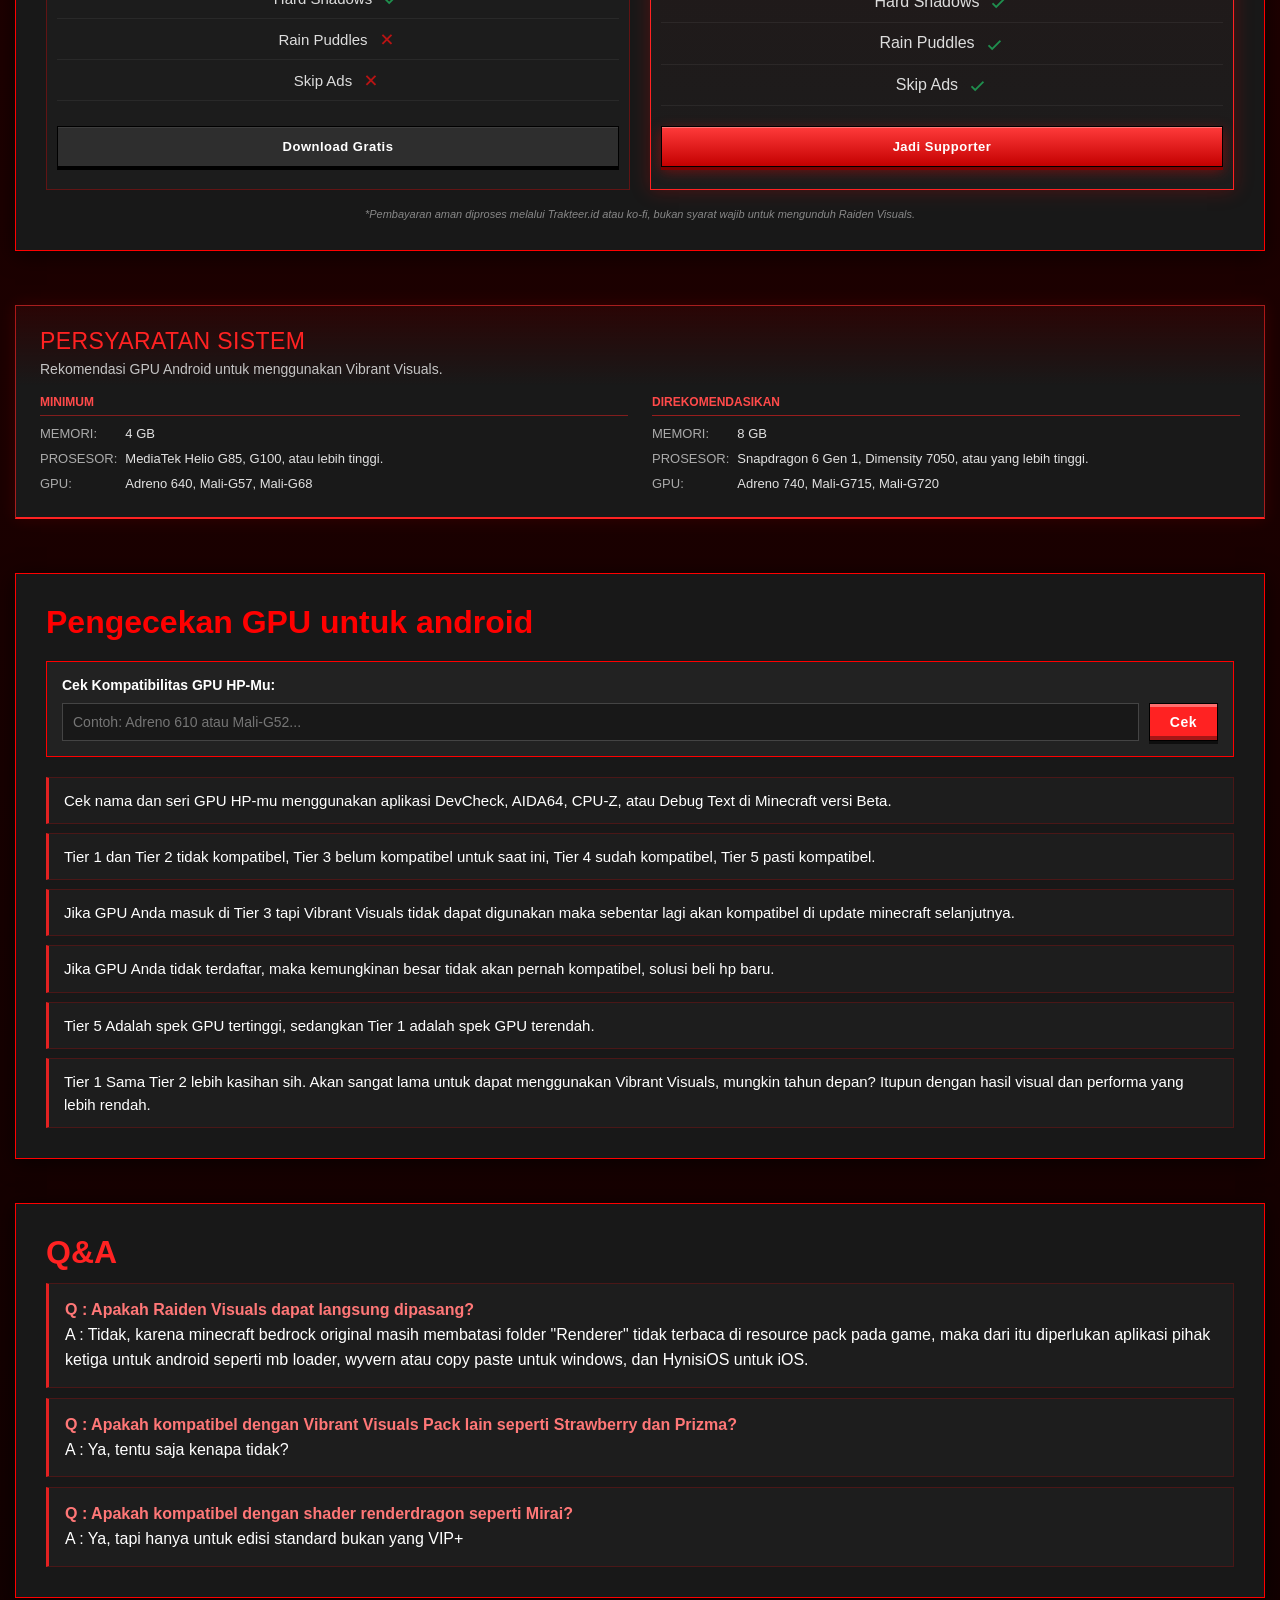
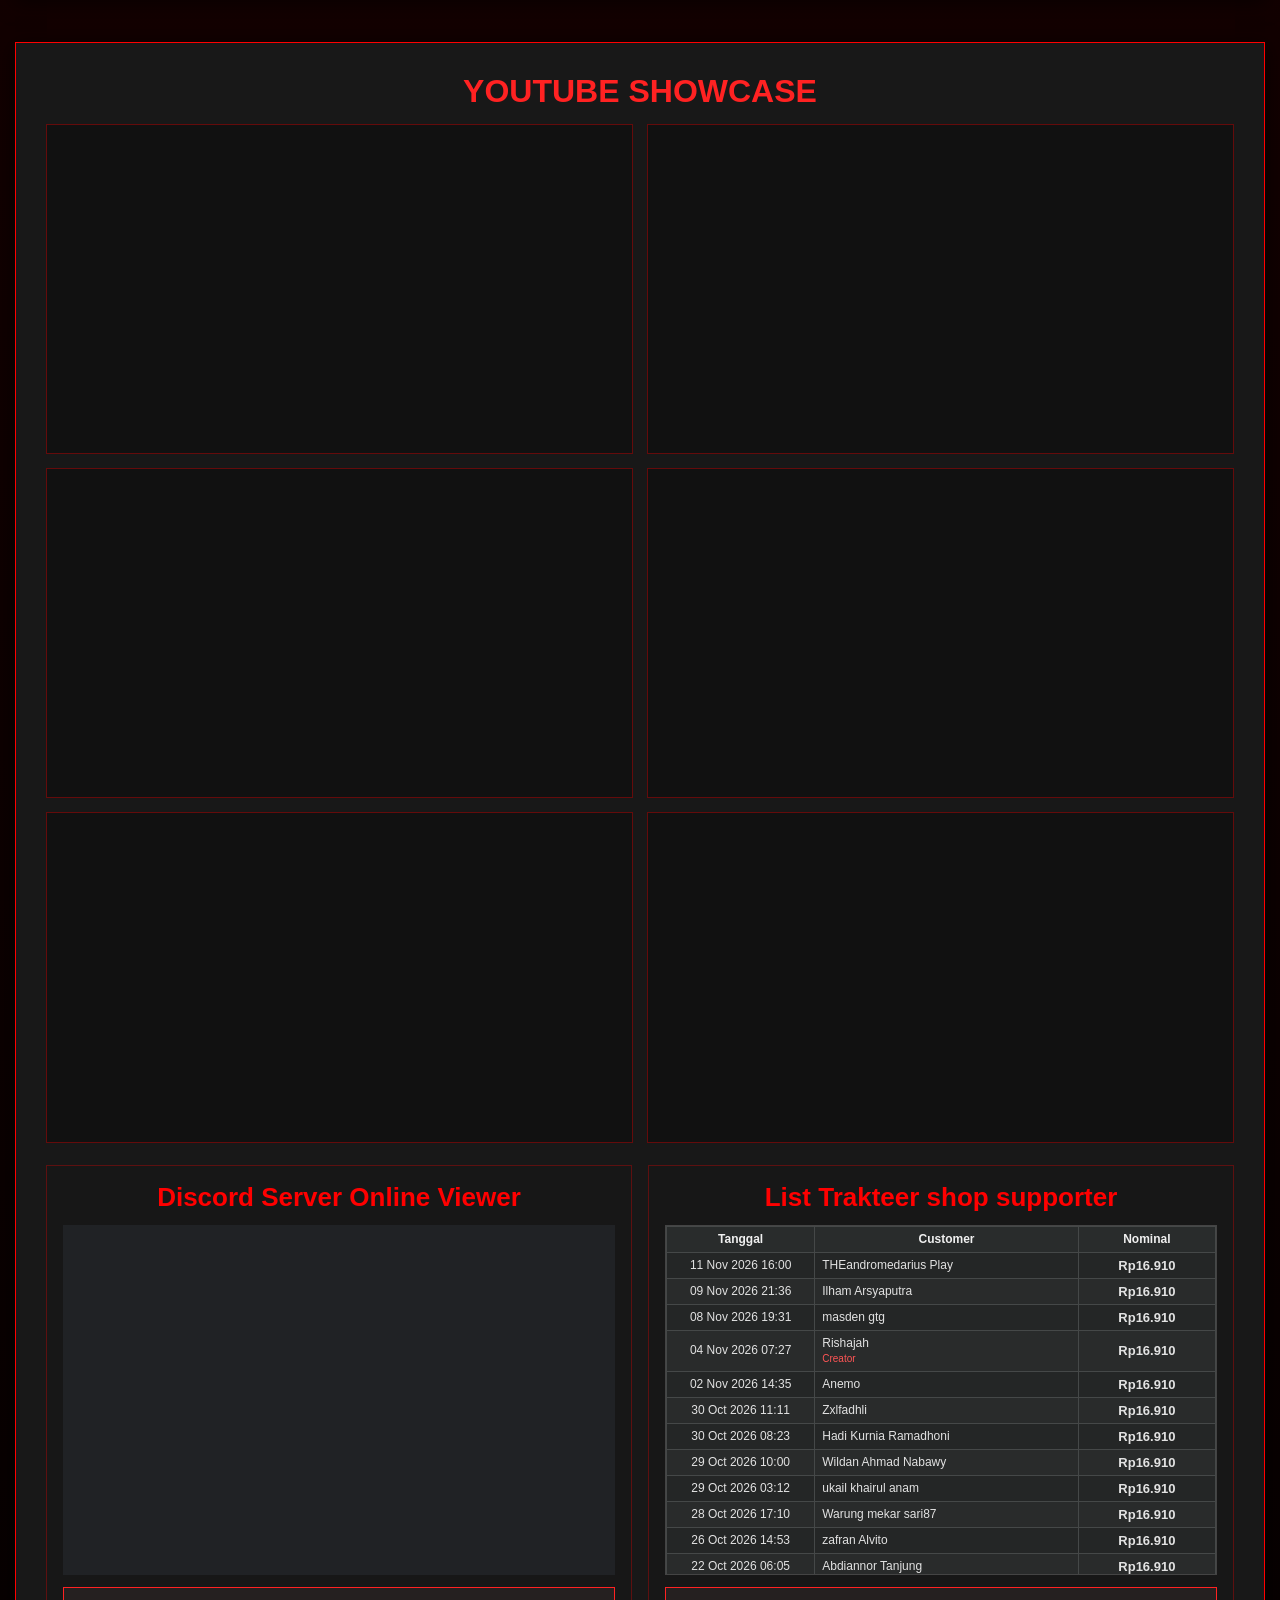
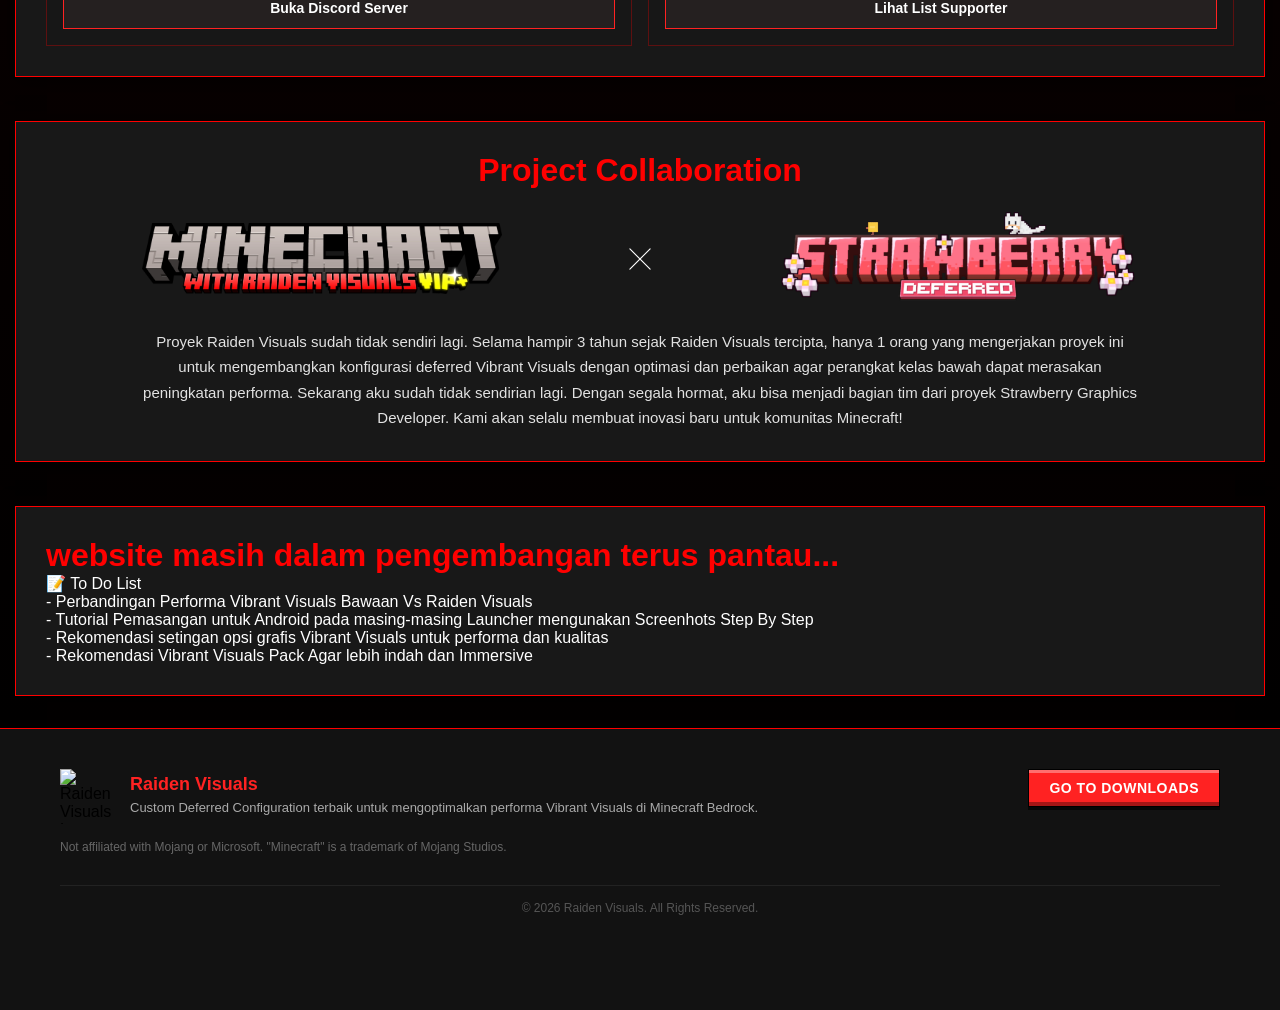
==== commit 08c6e34b: "Refresh website content, cards, and navigation Update website sections, translations, feature screen" ====
--- a/index.html
+++ b/index.html
@@ -105,7 +105,7 @@
             <h1 class="hero-brand-title">Raiden Visuals</h1>
             <p class="hero-brand-tagline">King of Vibrant Visuals Optimizer</p>
         </div>
-    </section>
+   </section>
 </div>
 <section class="container download-section" id="download-section" aria-label="Raiden Visuals downloads">
     <div class="download-card">
@@ -143,11 +143,12 @@
         </div>
     </div>
 </section>
-<div class="description-full-container">
-    <h2 data-i18n="about.title">Apa itu Raiden Visuals?</h2>
+<section class="description-full-container about-card" aria-labelledby="aboutTitle">
+    <h2 id="aboutTitle" data-i18n="about.title">Apa itu Raiden Visuals?</h2>
     <p data-i18n="about.desc">Raiden Visuals adalah custom deferred configuration yang dapat mengoptimalkan performa vibrant visuals berkali kali lipat pada minecraft bedrock edition, untuk edisi VIP+ memiliki custom shader renderdragon untuk meningkatkan performa lebih jauh lagi serta memperbagus visual tanpa mengorbankan FPS!.</p>
-    <div class="os-guide-block"></div>
-    <h2 data-i18n="features.title">Keunggulan</h2>
+ </section>
+<section class="description-full-container features-full-container" aria-labelledby="featuresTitle">
+    <h2 id="featuresTitle" data-i18n="features.title">Keunggulan</h2>
     <p data-i18n="features.item1">Mengoptimalkan Bayangan Pada Vibrant Visuals.</p>
     <p data-i18n="features.item2">Mengoptimalkan Refleksi Ruang Layar Pada Vibrant Visuals.</p>
     <p data-i18n="features.item3">Mengoptimalkan Point Light Beserta Bayangan Pada Vibrant Visuals.</p>
@@ -161,7 +162,8 @@
     <p data-i18n-html="features.item11">Menambahkan efek becek <span class="vip-feature-label">(VIP+)</span>.</p>
     <p data-i18n-html="features.item12">Menambahkan efek genangan air <span class="vip-feature-label">(VIP+)</span>.</p>
     <p data-i18n-html="features.item13">Efek Enchant menyala di ruangan gelap <span class="vip-feature-label">(VIP+)</span>.</p>
-<section class="comparison-section" id="visual-comparison">
+</section>
+<section class="comparison-section content-card" id="visual-comparison">
     <h2 class="comparison-title" data-i18n="comparison.title">Perbandingan Visual: Vibrant Visuals Default vs Raiden Visuals VIP+ 2.4.5</h2>
     <p class="comparison-caption" data-i18n="comparison.caption">Geser garis untuk membandingkan kedua tampilan.</p>
     <div class="comparison-tabs" role="tablist" aria-label="Comparison categories">
@@ -182,7 +184,7 @@
         <p><span data-i18n="comparison.creditsFollow">Tertarik dengan karya Strawberry Graphics? Kunjungi</span> <a href="https://discord.com/invite/yHvF7TaW72" target="_blank" rel="noopener noreferrer" data-i18n="comparison.discord">Discord</a> <span data-i18n="comparison.and">dan</span> <a href="https://www.youtube.com/@strawberrygraphics55" target="_blank" rel="noopener noreferrer" data-i18n="comparison.youtube">YouTube</a>.</p>
     </div>
 </section>
-<div class="os-guide-block" id="panduan-instalasi">
+<div class="os-guide-block content-card" id="panduan-instalasi">
     <h2 class="desc-title-bold" data-i18n="guide.title">Panduan Instalasi</h2>
     <div class="guide-platform">
     <div class="os-title-wrapper">
@@ -257,19 +259,16 @@
     </div>
 </div>
 </div>
-<div class="os-guide-block"></div>
-<div class="os-guide-block"></div>
-
+<section class="changelog-section content-card" aria-labelledby="changelog">
 <h2 id="changelog" data-i18n="changelog.sectionTitle">Changelog Terbaru</h2>
 <p class="subtitle" data-i18n="changelog.sectionSubtitle">Pantau terus pembaruan dan perbaikan terbaru dari Raiden Visuals.</p>
 <div class="changelog-card-grid" id="changelogCardContainer" role="region" aria-label="Changelog terbaru / Latest changelog updates" tabindex="0"></div>
 <div class="changelog-viewall-wrap">
     <a href="changelog.html" class="changelog-viewall-btn" data-i18n="changelog.viewAll">Lihat Semua Changelog</a>
 </div>
+</section>
 
-<div class="os-guide-block"></div>
-
-<div class="pricing-section">
+<div class="pricing-section content-card">
 <h2 id="pricing" data-i18n="pricing.title">Dukung Raiden Visuals</h2>
 <p class="subtitle" data-i18n="pricing.subtitle">Raiden Visuals selalu gratis untuk semua orang. Kalau mau dapat bonus tambahan dan mempercepat pengembangan, kamu bisa jadi Supporter.</p>
 
@@ -292,6 +291,8 @@
             <li><span data-i18n="pricing.supporterFeat9">Optimasi Vibrant Visuals (Lanjutan)</span><i class="bx bx-x pricing-icon pricing-icon-no" aria-hidden="true"></i></li>
             <li><span data-i18n="pricing.supporterFeat10">Discord Role Supporter</span><i class="bx bx-x pricing-icon pricing-icon-no" aria-hidden="true"></i></li>
             <li><span data-i18n="pricing.supporterFeat11">Hard Shadows</span><i class="bx bx-check pricing-icon pricing-icon-yes" aria-hidden="true"></i></li>
+            <li><span data-i18n="pricing.rainPuddlesUnavailable">Rain Puddles</span><i class="bx bx-x pricing-icon pricing-icon-no" aria-hidden="true"></i></li>
+            <li><span data-i18n="pricing.skipAdsUnavailable">Skip Ads</span><i class="bx bx-x pricing-icon pricing-icon-no" aria-hidden="true"></i></li>
         </ul>
         <a href="#download-section" class="pricing-cta-btn pricing-cta-free" data-i18n="pricing.standardCta">Download Gratis</a>
     </div>
@@ -321,6 +322,8 @@
             <li><span data-i18n="pricing.supporterFeatpaid9">Optimasi Vibrant Visuals (Lanjutan)</span><i class="bx bx-check pricing-icon pricing-icon-yes" aria-hidden="true"></i></li>
             <li><span data-i18n="pricing.supporterFeatpaid10">Discord Role Supporter</span><i class="bx bx-check pricing-icon pricing-icon-yes" aria-hidden="true"></i></li>
             <li><span data-i18n="pricing.supporterFeatpaid11">Hard Shadows</span><i class="bx bx-check pricing-icon pricing-icon-yes" aria-hidden="true"></i></li>
+            <li><span data-i18n="pricing.rainPuddlesAvailable">Rain Puddles</span><i class="bx bx-check pricing-icon pricing-icon-yes" aria-hidden="true"></i></li>
+            <li><span data-i18n="pricing.skipAdsAvailable">Skip Ads</span><i class="bx bx-check pricing-icon pricing-icon-yes" aria-hidden="true"></i></li>
         </ul>
         <a href="https://trakteer.id/veda_raiden/shop/raiden-visuals-plus-bundle-oq8tT" target="_blank" class="pricing-cta-btn pricing-cta-supporter" data-payment-selector="true" data-i18n="pricing.supporterCta" rel="noopener noreferrer">Jadi Supporter</a>
     </div>
@@ -357,7 +360,7 @@
     </div>
 </section>
 
-<div class="os-guide-block"></div>
+<section class="gpu-check-section content-card" aria-labelledby="cek-gpu">
 <h2 id="cek-gpu" data-i18n="gpu.title">Pengecekan GPU untuk android</h2>
 <div class="gpu-checker-box">
     <h4 class="gpu-box-title" data-i18n="gpu.boxTitle">Cek Kompatibilitas GPU HP-Mu:</h4>
@@ -375,7 +378,8 @@
     <p data-i18n="gpu.tierInfo4">Tier 5 Adalah spek GPU tertinggi, sedangkan Tier 1 adalah spek GPU terendah.</p>
     <p data-i18n="gpu.tierInfo5">Tier 1 Sama Tier 2 lebih kasihan sih. Akan sangat lama untuk dapat menggunakan Vibrant Visuals, mungkin tahun depan? Itupun dengan hasil visual dan performa yang lebih rendah.</p>
 </div>
-<section class="gpu-faq" aria-labelledby="gpuFaqTitle">
+</section>
+<section class="gpu-faq content-card" aria-labelledby="gpuFaqTitle">
     <h3 id="gpuFaqTitle" data-i18n="gpu.faqTitle">Q&A</h3>
     <div class="gpu-faq-list">
         <div class="gpu-faq-item">
@@ -392,7 +396,7 @@
         </div>
     </div>
 </section>
-<section class="youtube-showcase" aria-labelledby="youtubeShowcaseTitle">
+<section class="youtube-showcase content-card" aria-labelledby="youtubeShowcaseTitle">
     <h3 id="youtubeShowcaseTitle" data-i18n="showcase.title">YOUTUBE SHOWCASE</h3>
     <div class="youtube-video-grid">
         <div class="youtube-video"><iframe src="https://www.youtube-nocookie.com/embed/EFGAV0GaRUc" title="Raiden Visuals YouTube Showcase 1" loading="lazy" referrerpolicy="strict-origin-when-cross-origin" allow="accelerometer; autoplay; clipboard-write; encrypted-media; gyroscope; picture-in-picture; web-share" allowfullscreen></iframe></div>
@@ -451,8 +455,16 @@
         </div>
     </div>
 </section>
-
-</section>
+<section class="project-collaboration content-card" aria-labelledby="projectCollaborationTitle">
+    <h2 id="projectCollaborationTitle" data-i18n="collaboration.title">Project Collaboration</h2>
+    <div class="collaboration-partners" aria-label="Raiden Visuals VIP+ and Strawberry Graphics">
+        <img src="img/title_vip+.webp" alt="Raiden Visuals VIP+">
+        <img class="collaboration-x" src="img/x-thin-svgrepo-com.svg" alt="" aria-hidden="true">
+        <img src="img/strawberry_title.webp" alt="Strawberry Deferred">
+    </div>
+    <p data-i18n="collaboration.description">Proyek Raiden Visuals Sudah Tidak Sendiri lagi, Selama Hampir 3 Tahun sejak Raiden Visuals Tercipta hanya 1 orang yang mengerjakan proyek ini untuk mengembangkan konfigurasi deferred vibrant visuals dengan optimasi perbaiknya agar perangkat kelas bawah dapat merasakan peningkatan peforma, sekarang aku sudah tidak sendirian lagi, dengan segala hormat aku bisa menjadi bagian tim dari Proyek Strawberry Graphics Developer, kami akan selalu membuat inovasi baru untuk komunitas minecraft!</p>
+ </section>
+<section class="roadmap-section content-card" aria-labelledby="roadmap">
 <h2 id="roadmap" data-i18n="roadmap.title">website masih dalam pengembangan terus pantau...</h2>
 <p data-i18n="roadmap.listTitle">📝 To Do List</p>
 <p data-i18n="roadmap.item1">- Perbandingan Performa Vibrant Visuals Bawaan Vs Raiden Visuals</p>
@@ -460,7 +472,6 @@
 <p data-i18n="roadmap.item5">- Rekomendasi setingan opsi grafis Vibrant Visuals untuk performa dan kualitas</p>
 <p data-i18n="roadmap.item6">- Rekomendasi Vibrant Visuals Pack Agar lebih indah dan Immersive</p>
 </section>
-</div> <!-- AKHIR DARI MAIN CONTENT ROW -->
 <div class="social-media-container">
     <a href="https://www.youtube.com/@vedaraiden" target="_blank" class="social-link" rel="noopener noreferrer">
         <img src="img/yt.png" alt="YouTube">
@@ -485,7 +496,6 @@
 <audio id="soundWarn" src="audio/Villager_idle1.ogg" preload="none"></audio>
 <audio id="soundRelease" src="audio/Release.ogg.mp3" preload="none"></audio>
     <!-- Batas akhir dari semua kotak to-do list atau konten atas Anda -->
-    </div> 
 <!-- KOTAK FOOTER WAJIB BERDIRI SENDIRI BEBAS DI LUAR SEMUA DIV ATAS -->
 <footer class="site-footer">
     <div class="footer-container">
@@ -531,6 +541,20 @@
         </div>
     </div>
 </div>
+<nav class="page-section-nav" data-page-section-nav aria-label="Navigasi bagian halaman">
+    <a href="#top" data-page-nav-link data-section-id="top" data-i18n="pageNav.overview">Gambaran Umum</a>
+    <a href="#download-section" data-page-nav-link data-section-id="download-section" data-i18n="pageNav.downloads">Download</a>
+    <a href="#visual-comparison" data-page-nav-link data-section-id="visual-comparison" data-i18n="pageNav.comparison">Perbandingan</a>
+    <a href="#panduan-instalasi" data-page-nav-link data-section-id="panduan-instalasi" data-i18n="pageNav.installation">Panduan</a>
+    <a href="#changelog" data-page-nav-link data-section-id="changelog" data-i18n="pageNav.changelog">Changelog</a>
+    <a href="#pricing" data-page-nav-link data-section-id="pricing" data-i18n="pageNav.pricing">Dukung</a>
+    <a href="#gpu-requirements-title" data-page-nav-link data-section-id="gpu-requirements-title" data-i18n="pageNav.system">Persyaratan Sistem</a>
+    <a href="#cek-gpu" data-page-nav-link data-section-id="cek-gpu" data-i18n="pageNav.gpu">GPU Check</a>
+    <a href="#gpuFaqTitle" data-page-nav-link data-section-id="gpuFaqTitle" data-i18n="pageNav.faq">Q&amp;A</a>
+    <a href="#youtubeShowcaseTitle" data-page-nav-link data-section-id="youtubeShowcaseTitle" data-i18n="pageNav.videos">YouTube</a>
+    <a href="#projectCollaborationTitle" data-page-nav-link data-section-id="projectCollaborationTitle" data-i18n="pageNav.collaboration">Kolaborasi</a>
+    <a href="#roadmap" data-page-nav-link data-section-id="roadmap" data-i18n="pageNav.roadmap">Roadmap</a>
+</nav>
 <script src="script.js"></script>
 <script src="changelog.js"></script>
 </body>
--- a/style.css
+++ b/style.css
@@ -206,7 +206,7 @@
     width: 100%;
     margin-left: auto;
     margin-right: auto;
-    margin-bottom: 0 !important; /* Menghilangkan margin bawah lama agar lurus dengan teks */
+    margin-bottom: 20px !important;
 }
 
 .description-full-container h2 {
@@ -914,7 +914,7 @@
     margin: 0 0 12px;
     color: #ff2222;
     font-family: 'MinecraftTen', sans-serif !important;
-    font-size: 22px;
+    font-size: 32px !important;
 }
 
 .gpu-faq-list {
@@ -966,7 +966,8 @@
     margin: 0 0 14px;
     color: #ff2222;
     font-family: 'MinecraftTen', sans-serif !important;
-    font-size: 22px;
+    font-size: 32px !important;
+    text-align: center;
 }
 
 .youtube-video-grid,
@@ -1012,7 +1013,55 @@
     margin: 0;
     color: #ff0000;
     font-family: 'MinecraftTen', sans-serif !important;
-    font-size: 20px;
+    font-size: clamp(20px, 2.3vw, 26px);
+    text-align: center;
+}
+
+.project-collaboration {
+    width: min(100%, 1300px);
+    margin: 28px auto 0;
+    padding: 22px 24px;
+    border: 1px solid rgba(255, 34, 34, 0.45);
+    border-top: 1px solid rgba(255, 34, 34, 0.7);
+    background: #171717;
+}
+
+.project-collaboration h2 {
+    margin: 0 0 20px;
+    color: #ff2222;
+    font-family: 'MinecraftTen', sans-serif !important;
+    font-size: 32px !important;
+    text-align: center;
+}
+
+.collaboration-partners {
+    display: grid;
+    grid-template-columns: minmax(0, 1fr) auto minmax(0, 1fr);
+    align-items: center;
+    justify-items: center;
+    gap: 24px;
+    margin: 0 auto 20px;
+}
+
+.collaboration-partners img {
+    display: block;
+    width: 100%;
+    max-width: 360px;
+    max-height: 100px;
+    object-fit: contain;
+}
+
+.collaboration-x {
+    width: 36px;
+    height: 36px;
+}
+
+.project-collaboration > p {
+    max-width: 1000px;
+    margin: 0 auto;
+    color: #e2e2e2;
+    font-size: 15px;
+    line-height: 1.7;
     text-align: center;
 }
 
@@ -1216,6 +1265,23 @@
 
     .showcase-community-card {
         padding: 12px;
+    }
+
+    .project-collaboration {
+        padding: 18px 14px;
+    }
+
+    .collaboration-partners {
+        gap: 12px;
+    }
+
+    .collaboration-partners img {
+        max-height: 72px;
+    }
+
+    .collaboration-x {
+        width: 27px;
+        height: 27px;
     }
 }
 
@@ -3345,8 +3411,8 @@
 
 .hero-feature-button:hover,
 .hero-feature-button.is-active {
-    color: #ff6666;
-    text-shadow: 0 0 8px rgba(255, 34, 34, 0.45);
+    color: #ffffff;
+    text-shadow: 0 0 8px #ff0000;
 }
 
 .hero-feature-button:focus-visible {
@@ -3358,6 +3424,77 @@
 .hero-feature-button:disabled {
     cursor: progress;
     opacity: 0.7;
+}
+
+.page-section-nav {
+    display: none;
+}
+
+#changelog {
+    margin-top: 28px;
+    padding-top: 18px;
+    border-top: 1px solid #ff0000;
+}
+
+@media (min-width: 1200px) {
+    .page-section-nav {
+        position: fixed;
+        top: 50%;
+        right: 8px;
+        z-index: 450;
+        display: flex;
+        max-height: 70vh;
+        flex-direction: column;
+        justify-content: center;
+        gap: 8px;
+        overflow-y: auto;
+        padding: 12px 8px 12px 12px;
+        border-right: 1px solid rgba(255, 255, 255, 0.24);
+        background: linear-gradient(90deg, transparent, rgba(0, 0, 0, 0.78));
+        transform: translateY(-50%);
+        scrollbar-width: none;
+    }
+
+    .page-section-nav::-webkit-scrollbar {
+        display: none;
+    }
+
+    .page-section-nav a {
+        display: flex;
+        align-items: center;
+        justify-content: flex-end;
+        gap: 8px;
+        color: #ffffff;
+        font-family: 'NotoSans', sans-serif !important;
+        font-size: 15px;
+        font-weight: 600;
+        line-height: 1.25;
+        text-align: right;
+        text-decoration: none;
+        transition: color 160ms ease, text-shadow 160ms ease;
+    }
+
+    .page-section-nav a::after {
+        width: 9px;
+        height: 3px;
+        flex: 0 0 9px;
+        background: rgba(255, 0, 0, 0.5);
+        content: "";
+        transition: width 160ms ease, background-color 160ms ease;
+    }
+
+    .page-section-nav a:hover,
+    .page-section-nav a.is-active {
+        color: #ff0000;
+        text-shadow: 0 0 8px rgba(255, 0, 0, 0.55);
+    }
+
+    .page-section-nav a:hover::after,
+    .page-section-nav a.is-active::after {
+        width: 13px;
+        flex-basis: 13px;
+        background: #ff0000;
+    }
 }
 
 .hero-feature-status {
@@ -3631,3 +3768,51 @@
 *::after {
     border-radius: 0 !important;
 }
+
+.content-card {
+    width: min(100%, 1340px);
+    max-width: 1340px;
+    margin: 24px auto 20px;
+    padding: 30px;
+    background: #181818;
+    border: 1px solid #ff0000;
+    box-shadow: 0 4px 20px rgba(0, 0, 0, 0.6);
+    color: #ffffff;
+}
+
+.content-card > h2 {
+    color: #ff0000;
+}
+
+#panduan-instalasi p,
+.changelog-section > .subtitle,
+.pricing-section > .subtitle,
+.gpu-guide-notes p,
+.roadmap-section > p {
+    color: #ffffff;
+}
+
+.gpu-requirements {
+    width: min(100%, 1340px);
+    max-width: 1340px;
+    margin-right: auto;
+    margin-left: auto;
+}
+
+.changelog-section #changelog {
+    margin-top: 0;
+    padding-top: 0;
+    border-top: 0;
+}
+
+.roadmap-section #roadmap {
+    margin-top: 0;
+    padding-top: 0;
+    border-top: 0;
+}
+
+@media (max-width: 700px) {
+    .content-card {
+        padding: 18px 14px;
+    }
+}
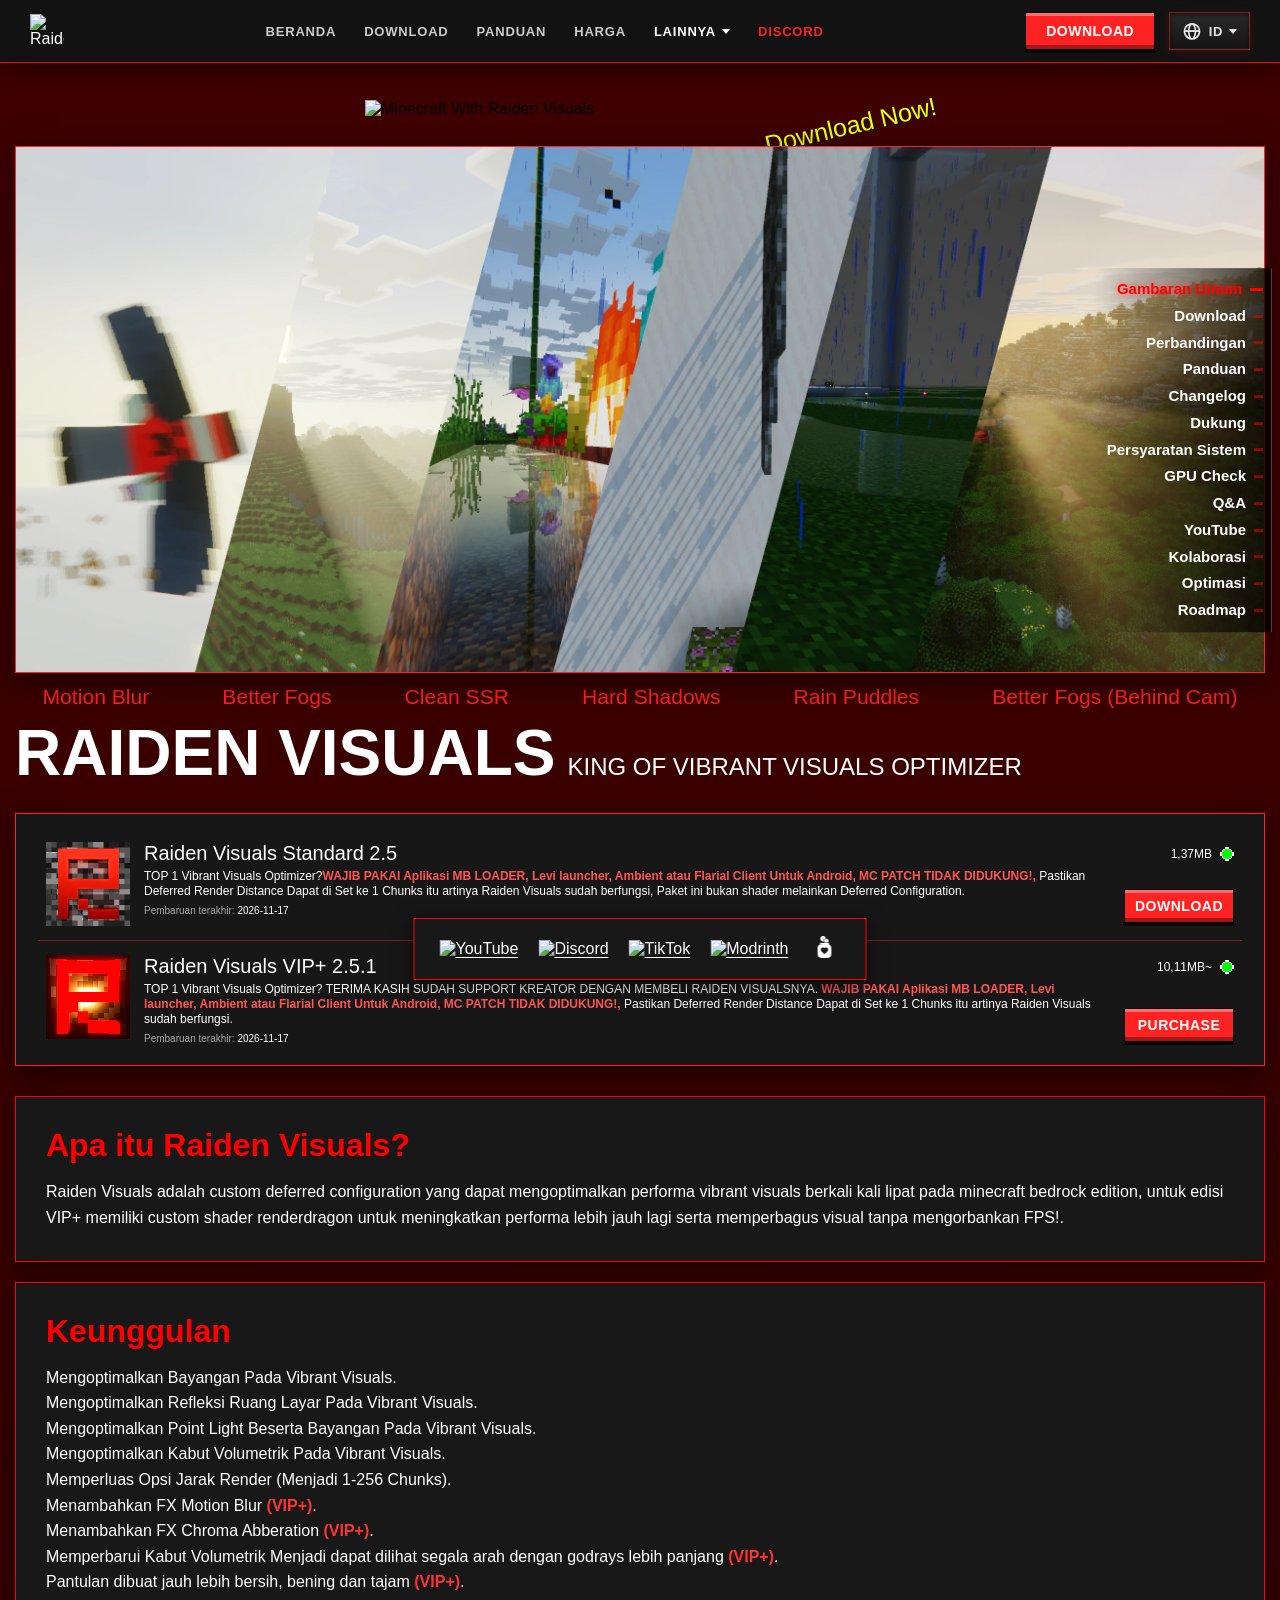
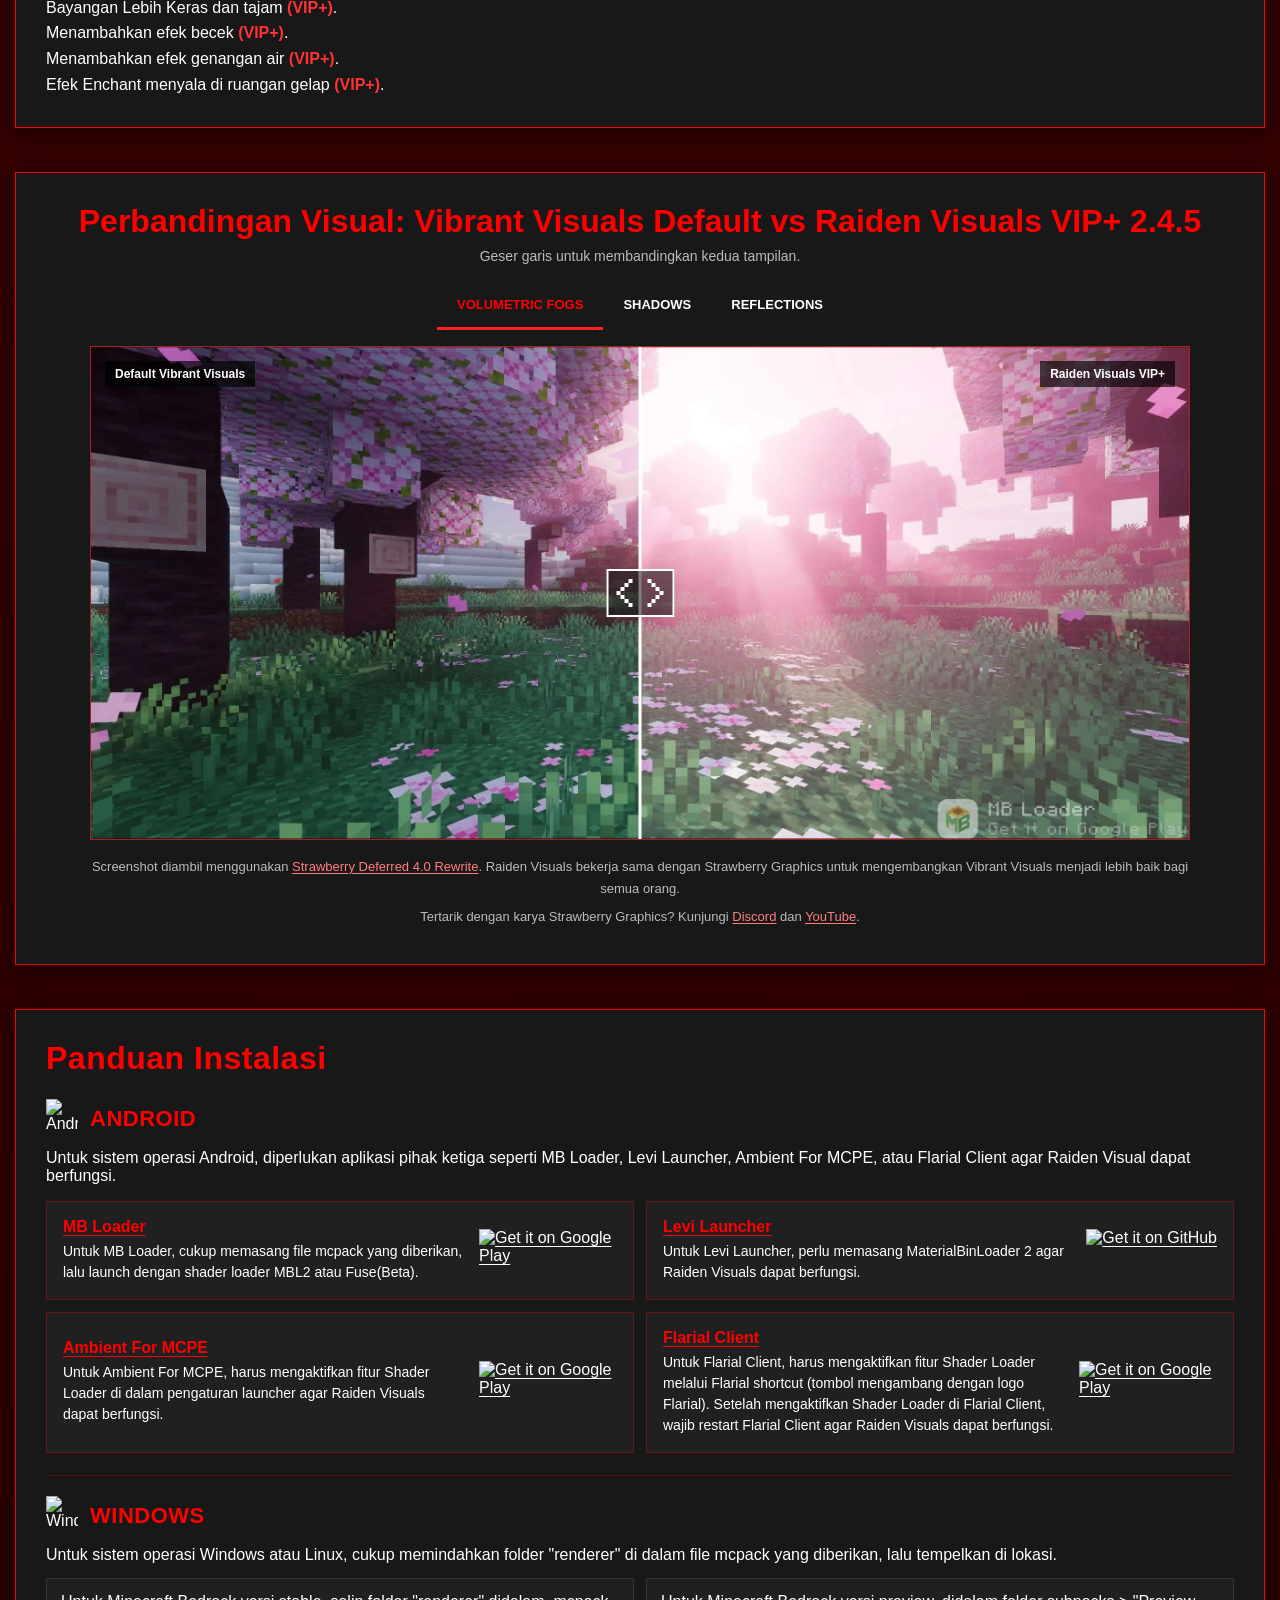
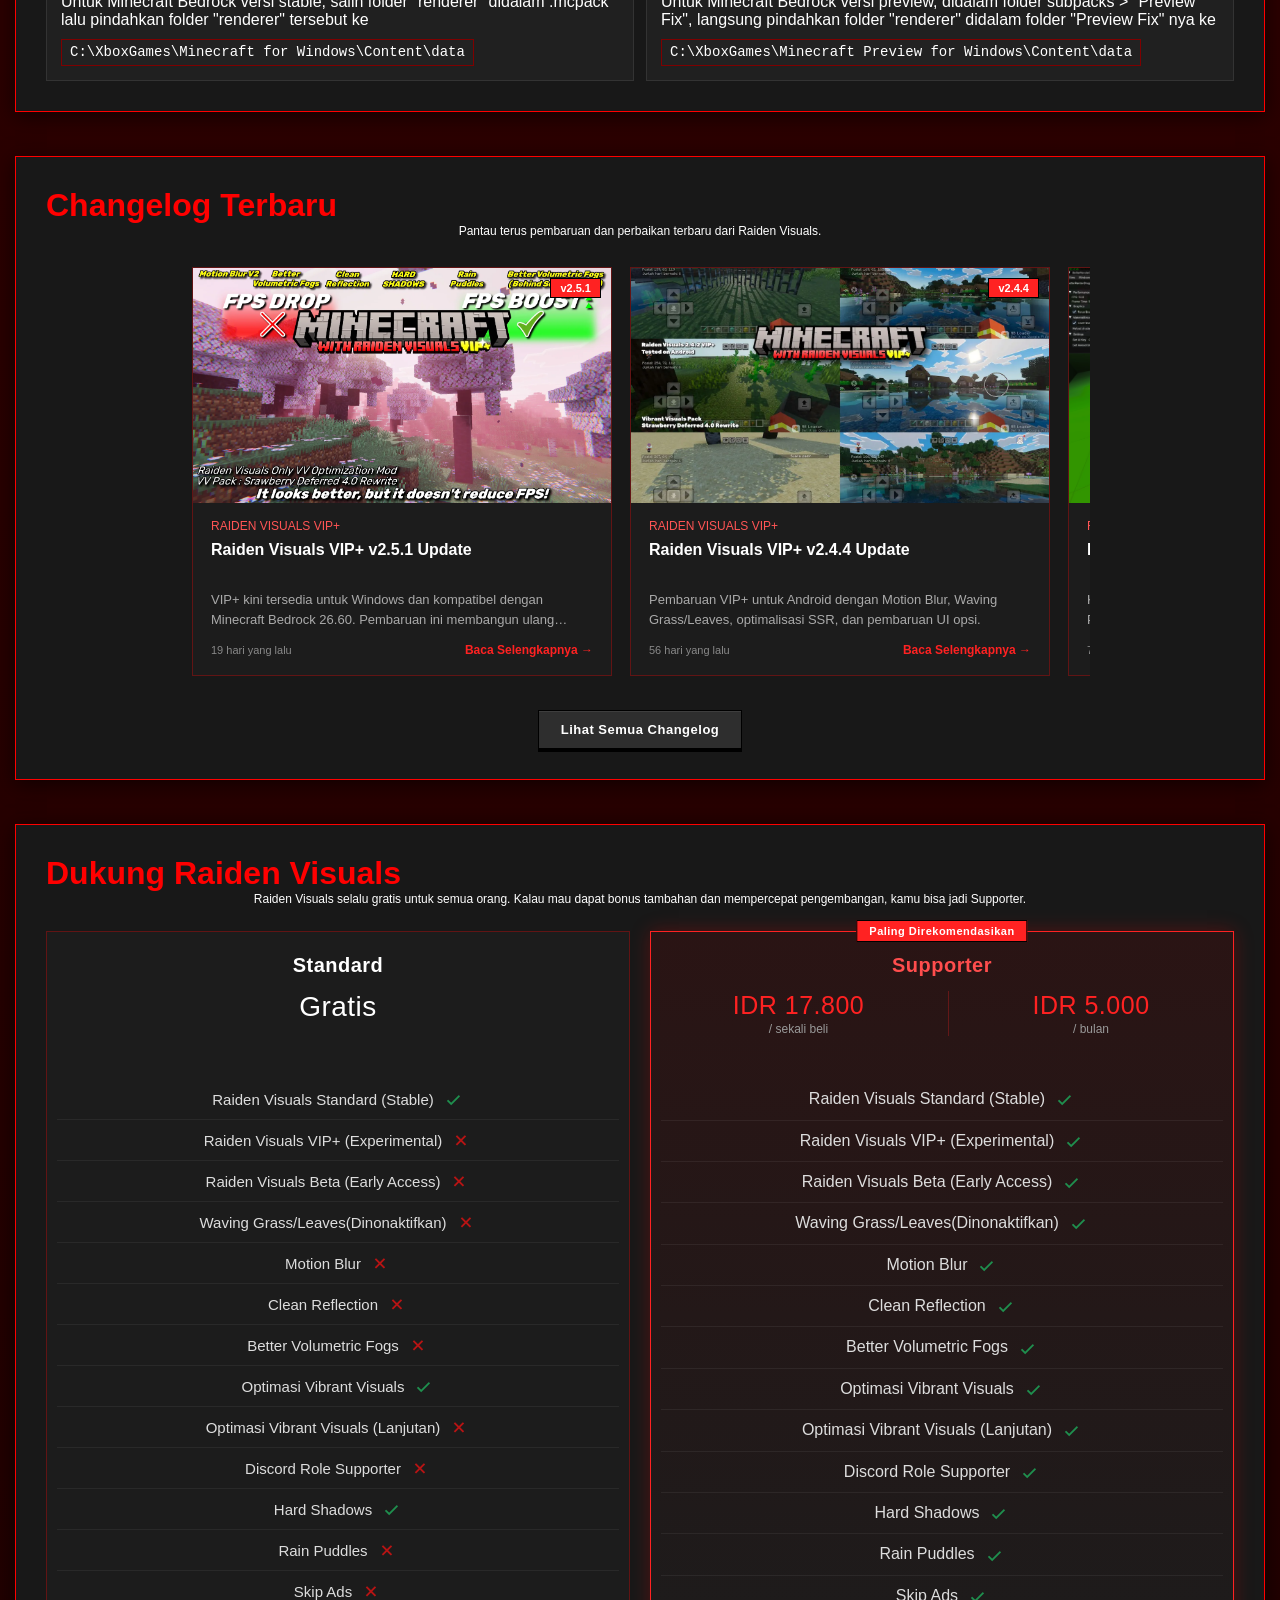
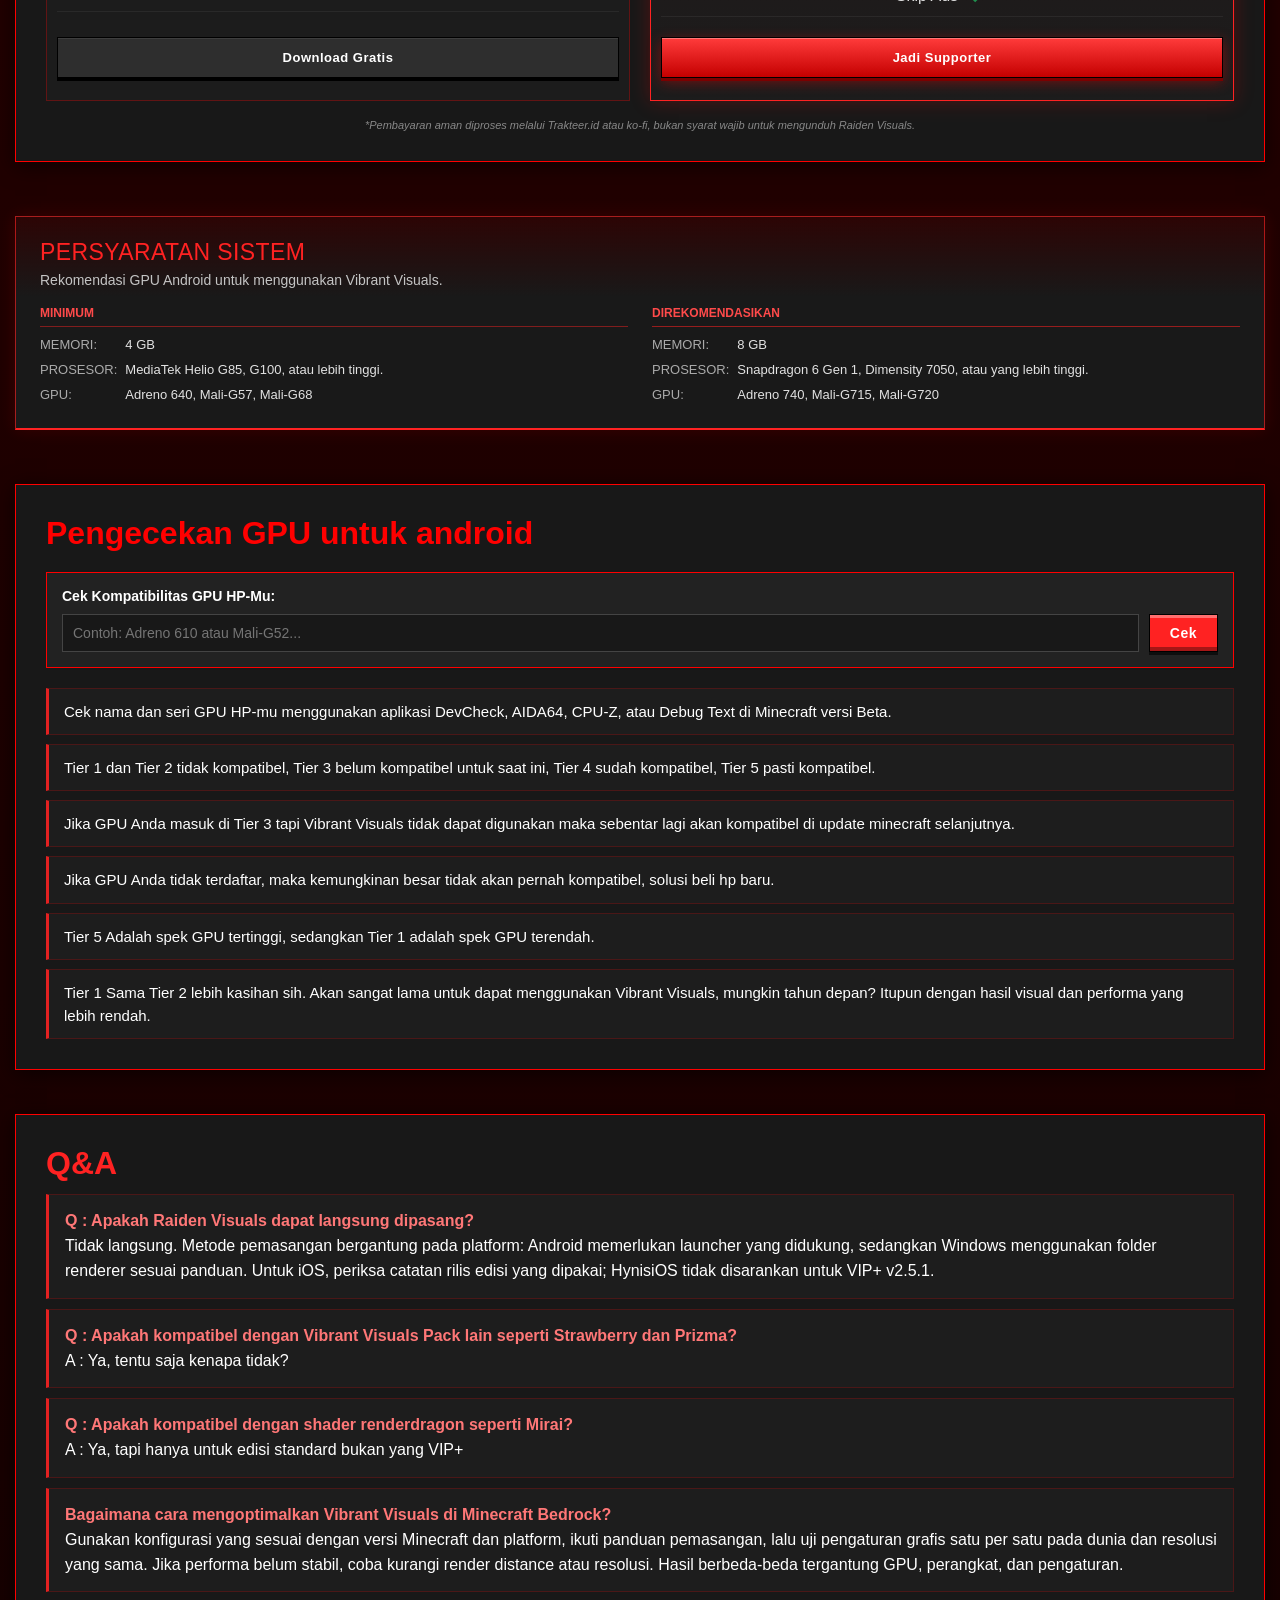
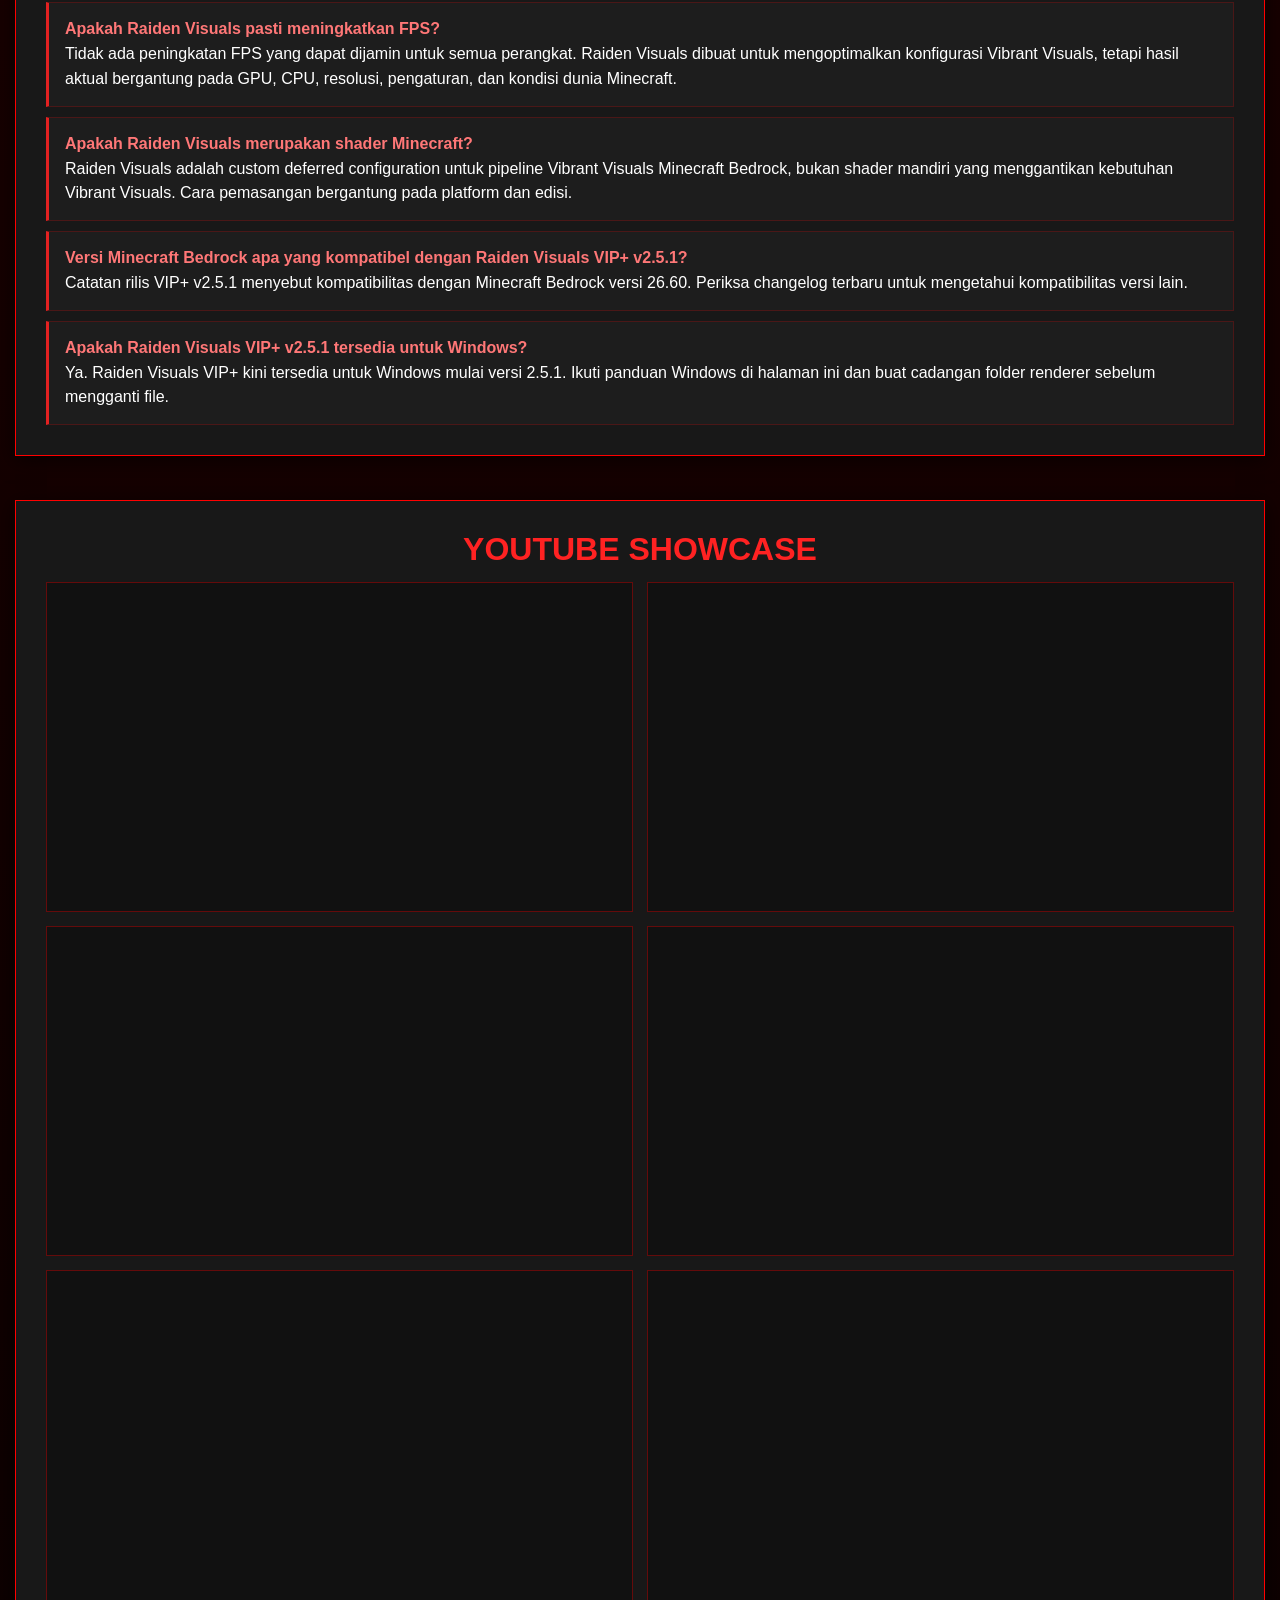
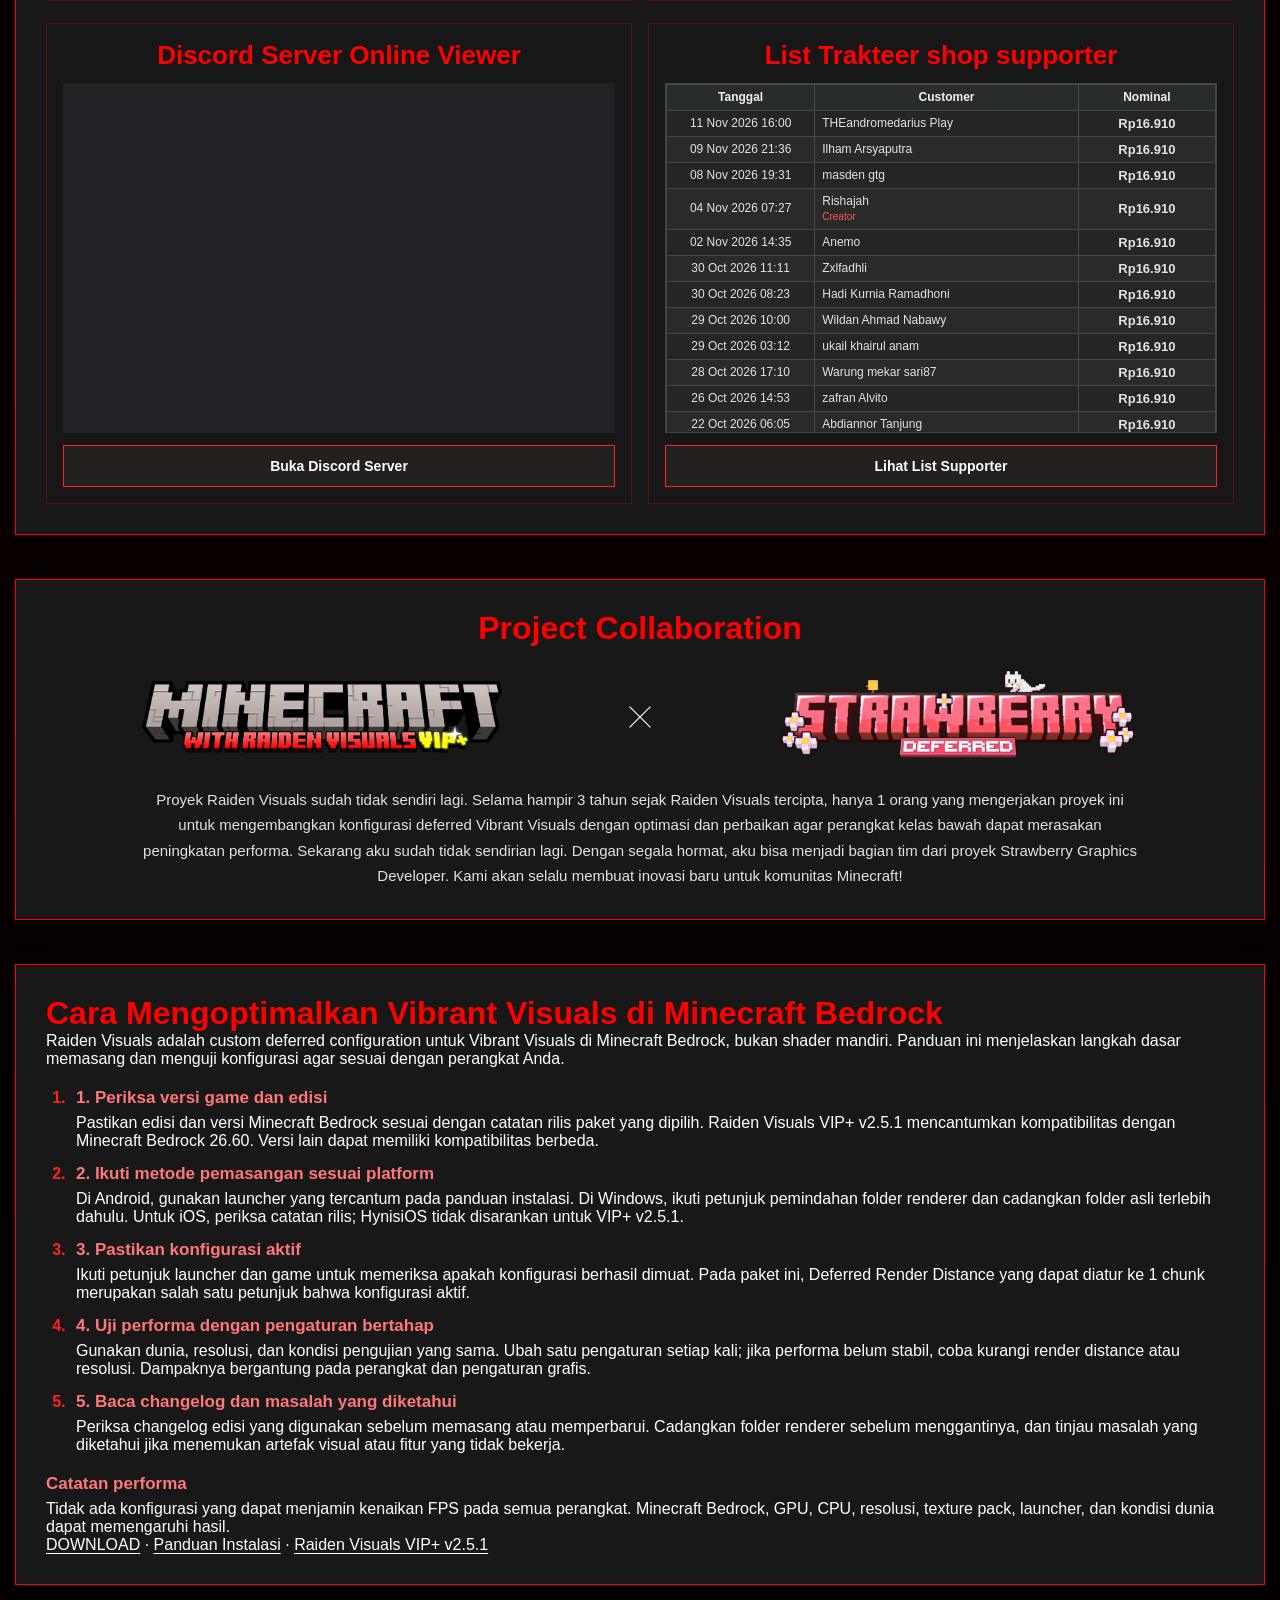
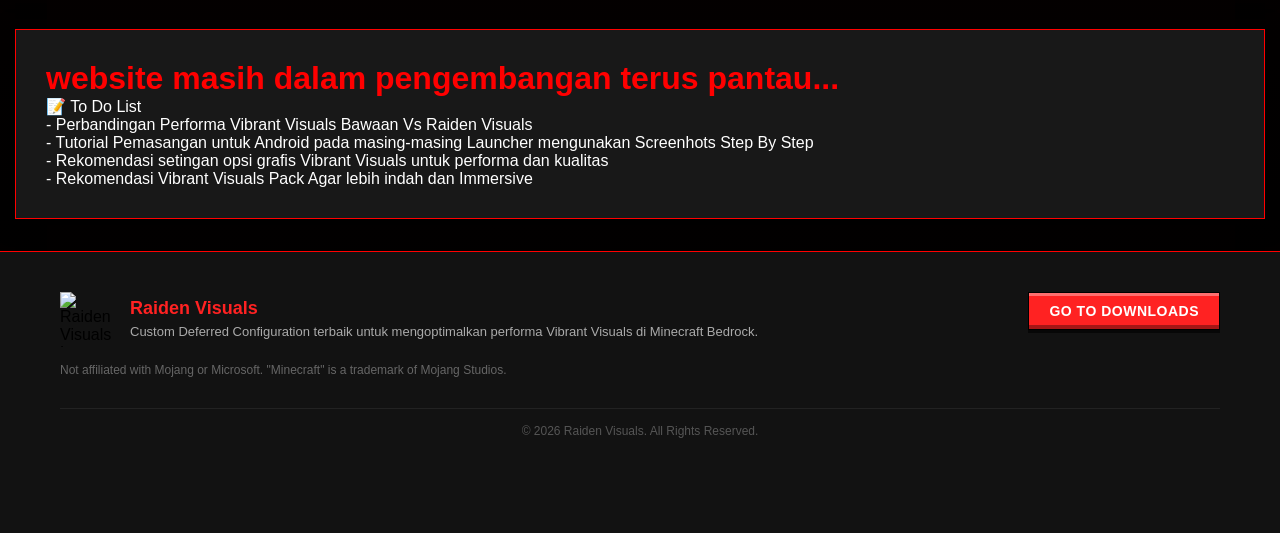
==== commit 8f3d6b28: "Improve SEO and changelog browsing Add VIP+ v2.5.1 release notes, make changelog cards scrollable, m" ====
--- a/index.html
+++ b/index.html
@@ -5,7 +5,7 @@
     <meta name="viewport" content="width=device-width, initial-scale=1.0">
     <meta name="google-site-verification" content="google2b6186536590153f" />
     <meta name="theme-color" content="#0b1020">
-    <title>Raiden Visuals - Minecraft Bedrock Vibrant Visuals Optimizer</title>
+    <title>Raiden Visuals | Minecraft Bedrock Vibrant Visuals</title>
     <link rel="canonical" href="https://vedaryden.github.io/RaidenVisuals/">
     <link rel="preconnect" href="https://unpkg.com" crossorigin>
     <link rel="stylesheet" href="https://unpkg.com/boxicons@2.1.4/css/boxicons.min.css">
@@ -13,25 +13,123 @@
     <link rel="icon" type="image/webp" href="img/pack_icon.webp">
     <link rel="shortcut icon" type="image/webp" href="img/pack_icon.webp">
     <link rel="apple-touch-icon" href="img/apple-touch-icon.png">
-    <meta name="description" content="Download Raiden Visuals gratis. Custom Deferred Configuration terbaik untuk mendongkrak FPS, mengoptimalkan performa, dan panduan lengkap Minecraft Bedrock Performance Mod.">
-    <meta name="keywords" content="performance mod minecraft, minecraft optimization guide, raiden visuals download, cara meningkatkan fps minecraft, mcpe performance pack, vibrant visuals lag fix">
+    <meta name="description" content="Raiden Visuals helps optimize Minecraft Bedrock Vibrant Visuals with a custom deferred configuration. Find downloads, setup guides, compatibility, and updates.">
+    <meta name="keywords" content="Raiden Visuals, Minecraft Bedrock Vibrant Visuals, deferred configuration, Vibrant Visuals optimization, Minecraft Bedrock performance, Raiden Visuals VIP+">
     <meta property="og:site_name" content="Raiden Visuals">
     <meta property="og:type" content="website">
-    <meta property="og:locale" content="id_ID">
-    <meta property="og:locale:alternate" content="en_US">
+    <meta property="og:locale" content="en_US">
+    <meta property="og:locale:alternate" content="id_ID">
     <meta property="og:url" content="https://vedaryden.github.io/RaidenVisuals/">
-    <meta property="og:title" content="Raiden Visuals - Vibrant Visuals Optimizer">
+    <meta property="og:title" content="Raiden Visuals | Minecraft Bedrock Vibrant Visuals">
     <meta property="og:image" content="https://vedaryden.github.io/RaidenVisuals/img/foto%20sampul.png">
     <meta property="og:image:type" content="image/png">
     <meta property="og:image:width" content="2560">
     <meta property="og:image:height" content="1080">
-    <meta property="og:image:alt" content="Foto sampul Raiden Visuals untuk Minecraft Bedrock Vibrant Visuals">
-    <meta property="og:description" content="Raiden Visuals adalah Custom Deferred Configuration yang dapat mengoptimalkan performa Vibrant Visuals pada Minecraft Bedrockmu dan kompatibel dengan sistem operasi Android, Windows dan iOS.">
+    <meta property="og:image:alt" content="Raiden Visuals for Minecraft Bedrock Vibrant Visuals">
+    <meta property="og:description" content="Raiden Visuals helps optimize Minecraft Bedrock Vibrant Visuals with a custom deferred configuration. Find downloads, setup guides, compatibility, and updates.">
     <meta name="twitter:card" content="summary_large_image">
-    <meta name="twitter:title" content="Raiden Visuals - Vibrant Visuals Optimizer">
-    <meta name="twitter:description" content="Custom Deferred Configuration untuk mengoptimalkan performa Vibrant Visuals di Minecraft Bedrock. Kompatibel Android, Windows, dan iOS.">
+    <meta name="twitter:title" content="Raiden Visuals | Minecraft Bedrock Vibrant Visuals">
+    <meta name="twitter:description" content="Raiden Visuals helps optimize Minecraft Bedrock Vibrant Visuals with a custom deferred configuration. Find downloads, setup guides, compatibility, and updates.">
     <meta name="twitter:image" content="https://vedaryden.github.io/RaidenVisuals/img/foto%20sampul.png">
-    <meta name="twitter:image:alt" content="Foto sampul Raiden Visuals untuk Minecraft Bedrock Vibrant Visuals">
+    <meta name="twitter:image:alt" content="Raiden Visuals for Minecraft Bedrock Vibrant Visuals">
+    <script type="application/ld+json">
+    {
+      "@context": "https://schema.org",
+      "@graph": [
+        {
+          "@type": "Organization",
+          "@id": "https://vedaryden.github.io/RaidenVisuals/#organization",
+          "name": "Raiden Visuals",
+          "url": "https://vedaryden.github.io/RaidenVisuals/",
+          "logo": "https://vedaryden.github.io/RaidenVisuals/img/R.png",
+          "description": "Raiden Visuals is a community-made custom deferred configuration to optimize Vibrant Visuals in Minecraft Bedrock.",
+          "sameAs": [
+            "https://www.youtube.com/@vedaraiden",
+            "https://www.tiktok.com/@veda_raiden",
+            "https://trakteer.id/veda_raiden"
+          ]
+        },
+        {
+          "@type": "WebSite",
+          "@id": "https://vedaryden.github.io/RaidenVisuals/#website",
+          "name": "Raiden Visuals",
+          "description": "Explore downloads, installation guides, compatibility, GPU information, and release notes for Raiden Visuals, a custom deferred configuration to optimize Vibrant Visuals in Minecraft Bedrock.",
+          "url": "https://vedaryden.github.io/RaidenVisuals/",
+          "inLanguage": ["id-ID", "en"],
+          "publisher": { "@id": "https://vedaryden.github.io/RaidenVisuals/#organization" }
+        },
+        {
+          "@type": "TechArticle",
+          "@id": "https://vedaryden.github.io/RaidenVisuals/#vibrant-visuals-guide",
+          "headline": "Cara Mengoptimalkan Vibrant Visuals di Minecraft Bedrock",
+          "description": "Panduan memeriksa kompatibilitas, memasang Raiden Visuals, dan menguji pengaturan grafis Vibrant Visuals di Minecraft Bedrock.",
+          "mainEntityOfPage": "https://vedaryden.github.io/RaidenVisuals/#vibrant-visuals-optimization-guide",
+          "author": { "@id": "https://vedaryden.github.io/RaidenVisuals/#organization" },
+          "publisher": { "@id": "https://vedaryden.github.io/RaidenVisuals/#organization" },
+          "inLanguage": "id-ID",
+          "about": ["Minecraft Bedrock", "Vibrant Visuals", "Raiden Visuals"]
+        },
+        {
+          "@type": "Article",
+          "@id": "https://vedaryden.github.io/RaidenVisuals/changelog.html#vip-plus-v2-5-1",
+          "headline": "Raiden Visuals VIP+ v2.5.1 Update",
+          "description": "Raiden Visuals VIP+ v2.5.1 menambahkan dukungan Windows, kompatibilitas Minecraft Bedrock 26.60, pembaruan Material Bin multi-platform, serta perbaikan visual dan performa.",
+          "image": "https://vedaryden.github.io/RaidenVisuals/img/changelog-vip-plus-v2.5.1.webp",
+          "datePublished": "2026-11-17",
+          "author": { "@id": "https://vedaryden.github.io/RaidenVisuals/#organization" },
+          "publisher": { "@id": "https://vedaryden.github.io/RaidenVisuals/#organization" },
+          "inLanguage": "id-ID",
+          "about": ["Raiden Visuals VIP+", "Minecraft Bedrock 26.60", "Vibrant Visuals"]
+        },
+        {
+          "@type": "FAQPage",
+          "@id": "https://vedaryden.github.io/RaidenVisuals/#faq",
+          "mainEntity": [
+            {
+              "@type": "Question",
+              "name": "Apakah Raiden Visuals dapat langsung dipasang?",
+              "acceptedAnswer": { "@type": "Answer", "text": "Tidak langsung. Metode pemasangan bergantung pada platform: Android memerlukan launcher yang didukung, sedangkan Windows menggunakan folder renderer sesuai panduan. Untuk iOS, periksa catatan rilis edisi yang dipakai; HynisiOS tidak disarankan untuk VIP+ v2.5.1." }
+            },
+            {
+              "@type": "Question",
+              "name": "Apakah kompatibel dengan Vibrant Visuals Pack lain seperti Strawberry dan Prizma?",
+              "acceptedAnswer": { "@type": "Answer", "text": "Ya, tentu saja kenapa tidak?" }
+            },
+            {
+              "@type": "Question",
+              "name": "Apakah kompatibel dengan shader renderdragon seperti Mirai?",
+              "acceptedAnswer": { "@type": "Answer", "text": "Ya, tapi hanya untuk edisi standard bukan yang VIP+" }
+            },
+            {
+              "@type": "Question",
+              "name": "Bagaimana cara mengoptimalkan Vibrant Visuals di Minecraft Bedrock?",
+              "acceptedAnswer": { "@type": "Answer", "text": "Gunakan konfigurasi yang sesuai dengan versi Minecraft dan platform, ikuti panduan pemasangan, lalu uji pengaturan grafis satu per satu pada dunia dan resolusi yang sama. Jika performa belum stabil, coba kurangi render distance atau resolusi. Hasil berbeda-beda tergantung GPU, perangkat, dan pengaturan." }
+            },
+            {
+              "@type": "Question",
+              "name": "Apakah Raiden Visuals pasti meningkatkan FPS?",
+              "acceptedAnswer": { "@type": "Answer", "text": "Tidak ada peningkatan FPS yang dapat dijamin untuk semua perangkat. Raiden Visuals dibuat untuk mengoptimalkan konfigurasi Vibrant Visuals, tetapi hasil aktual bergantung pada GPU, CPU, resolusi, pengaturan, dan kondisi dunia Minecraft." }
+            },
+            {
+              "@type": "Question",
+              "name": "Apakah Raiden Visuals merupakan shader Minecraft?",
+              "acceptedAnswer": { "@type": "Answer", "text": "Raiden Visuals adalah custom deferred configuration untuk pipeline Vibrant Visuals Minecraft Bedrock, bukan shader mandiri yang menggantikan kebutuhan Vibrant Visuals. Cara pemasangan bergantung pada platform dan edisi." }
+            },
+            {
+              "@type": "Question",
+              "name": "Versi Minecraft Bedrock apa yang kompatibel dengan Raiden Visuals VIP+ v2.5.1?",
+              "acceptedAnswer": { "@type": "Answer", "text": "Catatan rilis VIP+ v2.5.1 menyebut kompatibilitas dengan Minecraft Bedrock versi 26.60. Periksa changelog terbaru untuk mengetahui kompatibilitas versi lain." }
+            },
+            {
+              "@type": "Question",
+              "name": "Apakah Raiden Visuals VIP+ v2.5.1 tersedia untuk Windows?",
+              "acceptedAnswer": { "@type": "Answer", "text": "Ya. Raiden Visuals VIP+ kini tersedia untuk Windows mulai versi 2.5.1. Ikuti panduan Windows di halaman ini dan buat cadangan folder renderer sebelum mengganti file." }
+            }
+          ]
+        }
+      ]
+    }
+    </script>
 </head>
 <body>
 <header class="site-header">
@@ -52,6 +150,7 @@
                 <div class="header-dropdown-menu" id="headerMoreMenu">
                     <a href="#cek-gpu" class="header-dropdown-item" data-i18n="nav.gpu">Cek GPU</a>
                     <a href="#changelog" class="header-dropdown-item" data-i18n="nav.changelog">Changelog</a>
+                    <a href="#vibrant-visuals-optimization-guide" class="header-dropdown-item" data-i18n="pageNav.optimization">Optimasi</a>
                     <a href="#roadmap" class="header-dropdown-item" data-i18n="nav.roadmap">Roadmap</a>
                 </div>
             </div>
@@ -114,7 +213,7 @@
             <div class="file-copy">
                 <div class="file-name" data-minecraft-text>Raiden Visuals Standard 2.5</div>
                 <p class="file-description" data-i18n="download.standardDescription" data-minecraft-text>TOP 1 Vibrant Visuals Optimizer?§c§lWAJIB PAKAI Aplikasi MB LOADER, Levi launcher, Ambient atau Flarial Client Untuk Android, MC PATCH TIDAK DIDUKUNG!, §rPastikan Deferred Render Distance Dapat di Set ke 1 Chunks itu artinya Raiden Visuals sudah berfungsi, Paket ini bukan shader melainkan Deferred Configuration.</p>
-                <div class="file-updated" data-i18n="download.updated" data-minecraft-text>§7Diperbarui: §f2026-11-04</div>
+                <div class="file-updated" data-i18n="download.updated" data-minecraft-text>§7Diperbarui: §f2026-11-17</div>
             </div>
         </div>
         <div class="file-actions">
@@ -131,7 +230,7 @@
             <div class="file-copy">
                 <div class="file-name" data-minecraft-text>Raiden Visuals VIP+ 2.5.1</div>
                 <p class="file-description" data-i18n="download.vipDescription" data-minecraft-text>TOP 1 Vibrant Visuals Optimizer? TERIMA KASIH SUDAH SUPPORT KREATOR DENGAN MEMBELI RAIDEN VISUALSNYA. §c§lWAJIB PAKAI Aplikasi MB LOADER, Levi launcher, Ambient atau Flarial Client Untuk Android, MC PATCH TIDAK DIDUKUNG!, §rPastikan Deferred Render Distance Dapat di Set ke 1 Chunks itu artinya Raiden Visuals sudah berfungsi.</p>
-                <div class="file-updated" data-i18n="download.updated" data-minecraft-text>§7Diperbarui: §f2026-11-04</div>
+                <div class="file-updated" data-i18n="download.updated" data-minecraft-text>§7Diperbarui: §f2026-11-17</div>
             </div>
         </div>
         <div class="file-actions">
@@ -384,7 +483,7 @@
     <div class="gpu-faq-list">
         <div class="gpu-faq-item">
             <p class="gpu-faq-question" data-i18n="gpu.faq1.question">Q : Apakah Raiden Visuals dapat langsung dipasang?</p>
-            <p class="gpu-faq-answer" data-i18n="gpu.faq1.answer">A : Tidak, karena minecraft bedrock original masih membatasi folder "Renderer" tidak terbaca di resource pack pada game, maka dari itu diperlukan aplikasi pihak ketiga untuk android seperti mb loader, wyvern atau copy paste untuk windows, dan HynisiOS untuk iOS.</p>
+            <p class="gpu-faq-answer" data-i18n="gpu.faq1.answer">Tidak langsung. Metode pemasangan bergantung pada platform: Android memerlukan launcher yang didukung, sedangkan Windows menggunakan folder renderer sesuai panduan. Untuk iOS, periksa catatan rilis edisi yang dipakai; HynisiOS tidak disarankan untuk VIP+ v2.5.1.</p>
         </div>
         <div class="gpu-faq-item">
             <p class="gpu-faq-question" data-i18n="gpu.faq2.question">Q : Apakah kompatibel dengan Vibrant Visuals Pack lain seperti Strawberry dan Prizma?</p>
@@ -393,6 +492,26 @@
         <div class="gpu-faq-item">
             <p class="gpu-faq-question" data-i18n="gpu.faq3.question">Q : Apakah kompatibel dengan shader renderdragon seperti Mirai?</p>
             <p class="gpu-faq-answer" data-i18n="gpu.faq3.answer">A : Ya, tapi hanya untuk edisi standard bukan yang VIP+</p>
+        </div>
+        <div class="gpu-faq-item">
+            <p class="gpu-faq-question" data-i18n="gpu.faq4.question">Bagaimana cara mengoptimalkan Vibrant Visuals di Minecraft Bedrock?</p>
+            <p class="gpu-faq-answer" data-i18n="gpu.faq4.answer">Gunakan konfigurasi yang sesuai dengan versi Minecraft dan platform, ikuti panduan pemasangan, lalu uji pengaturan grafis satu per satu pada dunia dan resolusi yang sama. Jika performa belum stabil, coba kurangi render distance atau resolusi. Hasil berbeda-beda tergantung GPU, perangkat, dan pengaturan.</p>
+        </div>
+        <div class="gpu-faq-item">
+            <p class="gpu-faq-question" data-i18n="gpu.faq5.question">Apakah Raiden Visuals pasti meningkatkan FPS?</p>
+            <p class="gpu-faq-answer" data-i18n="gpu.faq5.answer">Tidak ada peningkatan FPS yang dapat dijamin untuk semua perangkat. Raiden Visuals dibuat untuk mengoptimalkan konfigurasi Vibrant Visuals, tetapi hasil aktual bergantung pada GPU, CPU, resolusi, pengaturan, dan kondisi dunia Minecraft.</p>
+        </div>
+        <div class="gpu-faq-item">
+            <p class="gpu-faq-question" data-i18n="gpu.faq6.question">Apakah Raiden Visuals merupakan shader Minecraft?</p>
+            <p class="gpu-faq-answer" data-i18n="gpu.faq6.answer">Raiden Visuals adalah custom deferred configuration untuk pipeline Vibrant Visuals Minecraft Bedrock, bukan shader mandiri yang menggantikan kebutuhan Vibrant Visuals. Cara pemasangan bergantung pada platform dan edisi.</p>
+        </div>
+        <div class="gpu-faq-item">
+            <p class="gpu-faq-question" data-i18n="gpu.faq7.question">Versi Minecraft Bedrock apa yang kompatibel dengan Raiden Visuals VIP+ v2.5.1?</p>
+            <p class="gpu-faq-answer" data-i18n="gpu.faq7.answer">Catatan rilis VIP+ v2.5.1 menyebut kompatibilitas dengan Minecraft Bedrock versi 26.60. Periksa changelog terbaru untuk mengetahui kompatibilitas versi lain.</p>
+        </div>
+        <div class="gpu-faq-item">
+            <p class="gpu-faq-question" data-i18n="gpu.faq8.question">Apakah Raiden Visuals VIP+ v2.5.1 tersedia untuk Windows?</p>
+            <p class="gpu-faq-answer" data-i18n="gpu.faq8.answer">Ya. Raiden Visuals VIP+ kini tersedia untuk Windows mulai versi 2.5.1. Ikuti panduan Windows di halaman ini dan buat cadangan folder renderer sebelum mengganti file.</p>
         </div>
     </div>
 </section>
@@ -464,6 +583,35 @@
     </div>
     <p data-i18n="collaboration.description">Proyek Raiden Visuals Sudah Tidak Sendiri lagi, Selama Hampir 3 Tahun sejak Raiden Visuals Tercipta hanya 1 orang yang mengerjakan proyek ini untuk mengembangkan konfigurasi deferred vibrant visuals dengan optimasi perbaiknya agar perangkat kelas bawah dapat merasakan peningkatan peforma, sekarang aku sudah tidak sendirian lagi, dengan segala hormat aku bisa menjadi bagian tim dari Proyek Strawberry Graphics Developer, kami akan selalu membuat inovasi baru untuk komunitas minecraft!</p>
  </section>
+<article class="optimization-guide content-card" id="vibrant-visuals-optimization-guide" aria-labelledby="optimizationGuideTitle">
+    <h2 id="optimizationGuideTitle" data-i18n="seo.guideTitle">Cara Mengoptimalkan Vibrant Visuals di Minecraft Bedrock</h2>
+    <p data-i18n="seo.guideIntro">Raiden Visuals adalah custom deferred configuration untuk Vibrant Visuals di Minecraft Bedrock, bukan shader mandiri. Panduan ini menjelaskan langkah dasar memasang dan menguji konfigurasi agar sesuai dengan perangkat Anda.</p>
+    <ol>
+        <li>
+            <h3 data-i18n="seo.guideStep1Title">1. Periksa versi game dan edisi</h3>
+            <p data-i18n="seo.guideStep1">Pastikan edisi dan versi Minecraft Bedrock sesuai dengan catatan rilis paket yang dipilih. Raiden Visuals VIP+ v2.5.1 mencantumkan kompatibilitas dengan Minecraft Bedrock 26.60. Versi lain dapat memiliki kompatibilitas berbeda.</p>
+        </li>
+        <li>
+            <h3 data-i18n="seo.guideStep2Title">2. Ikuti metode pemasangan sesuai platform</h3>
+            <p data-i18n="seo.guideStep2">Di Android, gunakan launcher yang tercantum pada panduan instalasi. Di Windows, ikuti petunjuk pemindahan folder renderer dan cadangkan folder asli terlebih dahulu. Untuk iOS, periksa catatan rilis; HynisiOS tidak disarankan untuk VIP+ v2.5.1.</p>
+        </li>
+        <li>
+            <h3 data-i18n="seo.guideStep3Title">3. Pastikan konfigurasi aktif</h3>
+            <p data-i18n="seo.guideStep3">Ikuti petunjuk launcher dan game untuk memeriksa apakah konfigurasi berhasil dimuat. Pada paket ini, Deferred Render Distance yang dapat diatur ke 1 chunk merupakan salah satu petunjuk bahwa konfigurasi aktif.</p>
+        </li>
+        <li>
+            <h3 data-i18n="seo.guideStep4Title">4. Uji performa dengan pengaturan bertahap</h3>
+            <p data-i18n="seo.guideStep4">Gunakan dunia, resolusi, dan kondisi pengujian yang sama. Ubah satu pengaturan setiap kali; jika performa belum stabil, coba kurangi render distance atau resolusi. Dampaknya bergantung pada perangkat dan pengaturan grafis.</p>
+        </li>
+        <li>
+            <h3 data-i18n="seo.guideStep5Title">5. Baca changelog dan masalah yang diketahui</h3>
+            <p data-i18n="seo.guideStep5">Periksa changelog edisi yang digunakan sebelum memasang atau memperbarui. Cadangkan folder renderer sebelum menggantinya, dan tinjau masalah yang diketahui jika menemukan artefak visual atau fitur yang tidak bekerja.</p>
+        </li>
+    </ol>
+    <h3 data-i18n="seo.guideNoteTitle">Catatan performa</h3>
+    <p data-i18n="seo.guideNote">Tidak ada konfigurasi yang dapat menjamin kenaikan FPS pada semua perangkat. Minecraft Bedrock, GPU, CPU, resolusi, texture pack, launcher, dan kondisi dunia dapat memengaruhi hasil.</p>
+    <p><a href="#download-section" data-i18n="cta.download">DOWNLOAD</a> · <a href="#panduan-instalasi" data-i18n="guide.title">Panduan Instalasi</a> · <a href="changelog.html#vip-plus-v2-5-1">Raiden Visuals VIP+ v2.5.1</a></p>
+</article>
 <section class="roadmap-section content-card" aria-labelledby="roadmap">
 <h2 id="roadmap" data-i18n="roadmap.title">website masih dalam pengembangan terus pantau...</h2>
 <p data-i18n="roadmap.listTitle">📝 To Do List</p>
@@ -553,6 +701,7 @@
     <a href="#gpuFaqTitle" data-page-nav-link data-section-id="gpuFaqTitle" data-i18n="pageNav.faq">Q&amp;A</a>
     <a href="#youtubeShowcaseTitle" data-page-nav-link data-section-id="youtubeShowcaseTitle" data-i18n="pageNav.videos">YouTube</a>
     <a href="#projectCollaborationTitle" data-page-nav-link data-section-id="projectCollaborationTitle" data-i18n="pageNav.collaboration">Kolaborasi</a>
+    <a href="#vibrant-visuals-optimization-guide" data-page-nav-link data-section-id="vibrant-visuals-optimization-guide" data-i18n="pageNav.optimization">Optimasi</a>
     <a href="#roadmap" data-page-nav-link data-section-id="roadmap" data-i18n="pageNav.roadmap">Roadmap</a>
 </nav>
 <script src="script.js"></script>
--- a/style.css
+++ b/style.css
@@ -3228,14 +3228,16 @@
     }
 }
 
-/* Homepage changelogs: swipe horizontally between product editions. */
+/* Homepage changelogs: swipe or drag horizontally between individual releases. */
 #changelogCardContainer.changelog-card-grid {
     display: flex;
     flex-wrap: nowrap;
     justify-content: flex-start;
     gap: 18px;
     width: 100%;
-    max-width: 100%;
+    max-width: 900px;
+    margin-right: auto;
+    margin-left: auto;
     padding: 4px 2px 14px;
     overflow-x: auto;
     overflow-y: hidden;
@@ -3248,24 +3250,32 @@
     touch-action: pan-x pan-y;
 }
 
-#changelogCardContainer .changelog-edition-group {
-    flex: 0 0 calc((100% - 18px) / 2);
-    width: calc((100% - 18px) / 2);
-    max-width: 500px;
-    min-width: 0;
-    margin: 8px 0 12px;
+#changelogCardContainer .changelog-card {
+    box-sizing: border-box;
+    flex: 0 0 420px;
+    width: 420px;
+    max-width: 88%;
+    height: auto;
     scroll-snap-align: start;
     scroll-snap-stop: always;
 }
 
-#changelogCardContainer .changelog-edition-cards {
-    grid-template-columns: minmax(0, 1fr);
-    justify-content: stretch;
-}
-
-#changelogCardContainer .changelog-card {
-    width: 100%;
-    height: 100%;
+.changelog-card-edition {
+    margin-bottom: 6px;
+    color: #ff5555;
+    font-family: 'MinecraftTen', sans-serif !important;
+    font-size: 12px;
+    text-transform: uppercase;
+}
+
+#changelogCardContainer {
+    cursor: grab;
+    user-select: none;
+}
+
+#changelogCardContainer.is-dragging {
+    cursor: grabbing;
+    scroll-snap-type: none;
 }
 
 #changelogCardContainer::-webkit-scrollbar {
@@ -3289,9 +3299,10 @@
         gap: 14px;
     }
 
-    #changelogCardContainer .changelog-edition-group {
+    #changelogCardContainer .changelog-card {
         flex-basis: 88%;
         width: 88%;
+        max-width: 88%;
     }
 }
 
@@ -3811,6 +3822,32 @@
     border-top: 0;
 }
 
+.optimization-guide ol {
+    display: grid;
+    gap: 14px;
+    margin: 20px 0;
+    padding-left: 24px;
+}
+
+.optimization-guide li {
+    padding-left: 6px;
+}
+
+.optimization-guide li::marker {
+    color: #ff2222;
+    font-weight: 700;
+}
+
+.optimization-guide h3 {
+    margin: 0 0 6px;
+    color: #ff7777;
+    font-size: 17px;
+}
+
+.optimization-guide p {
+    color: #ffffff;
+}
+
 @media (max-width: 700px) {
     .content-card {
         padding: 18px 14px;
